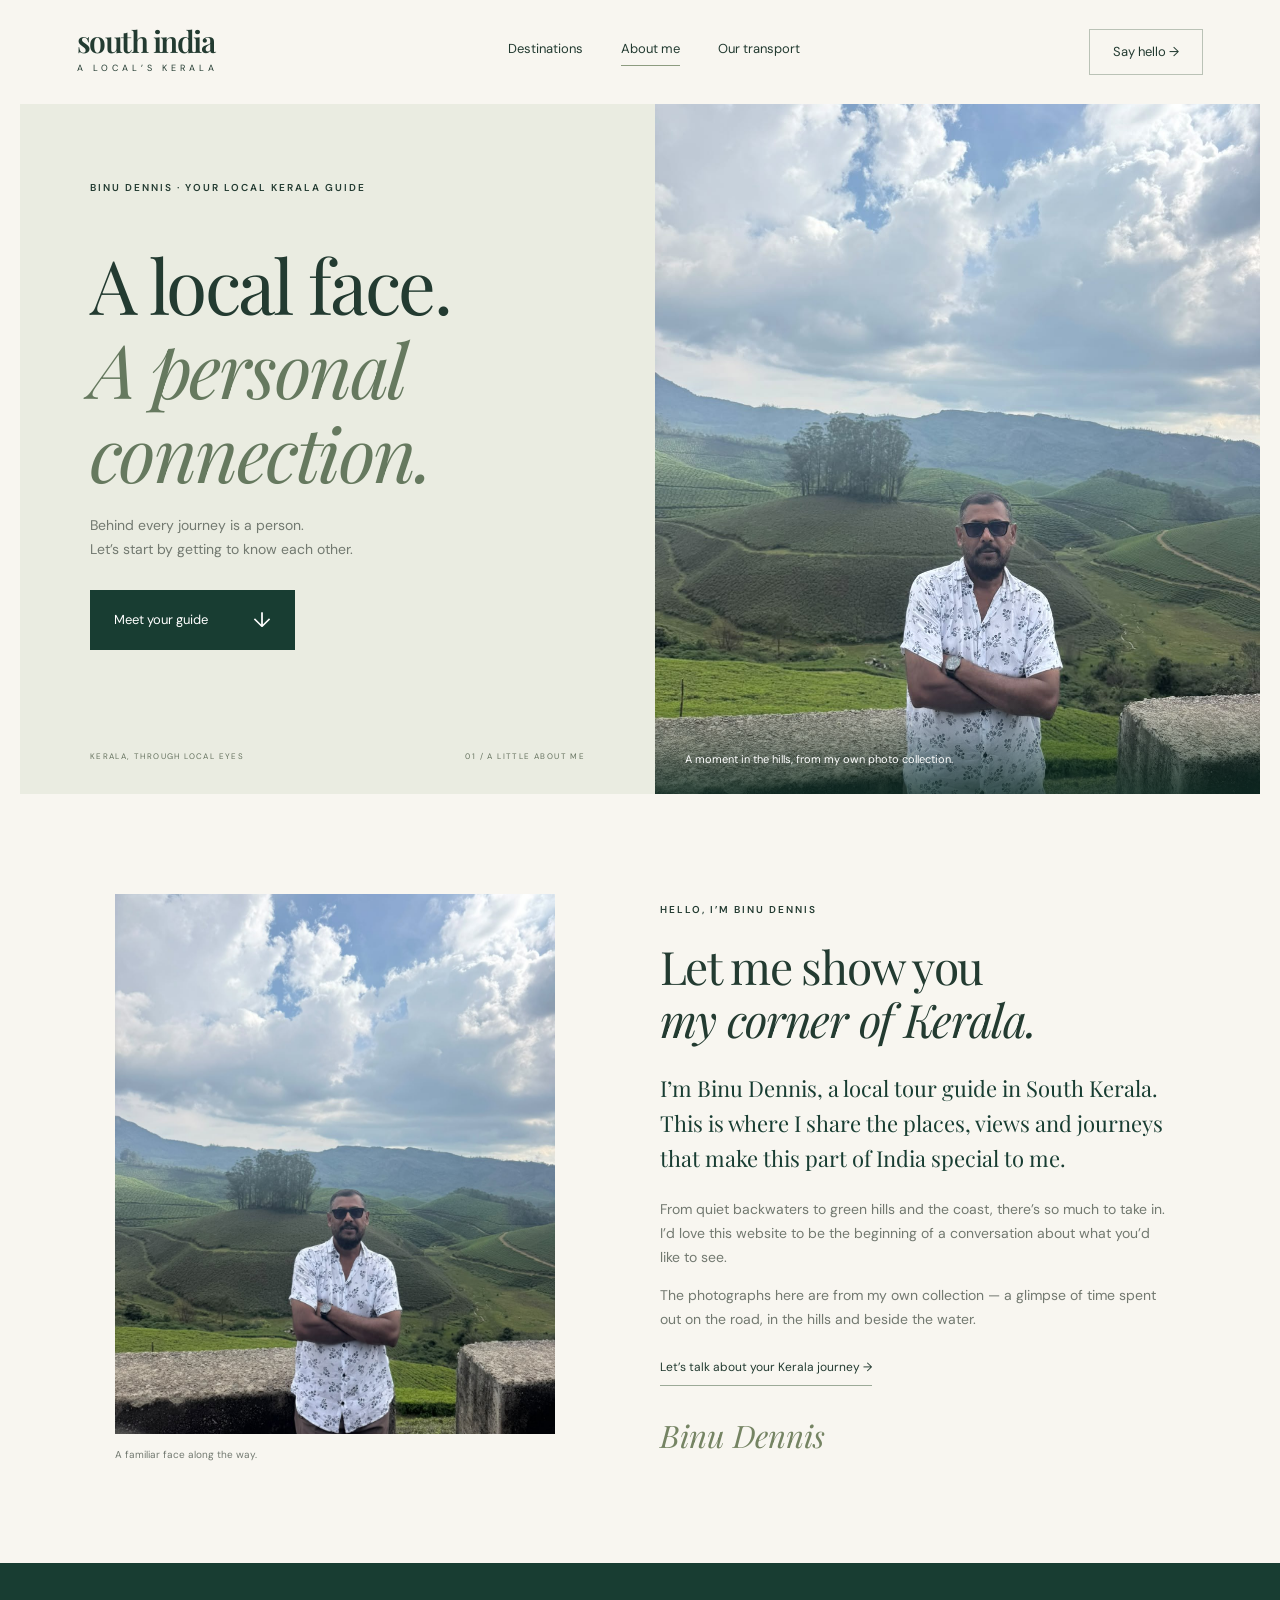
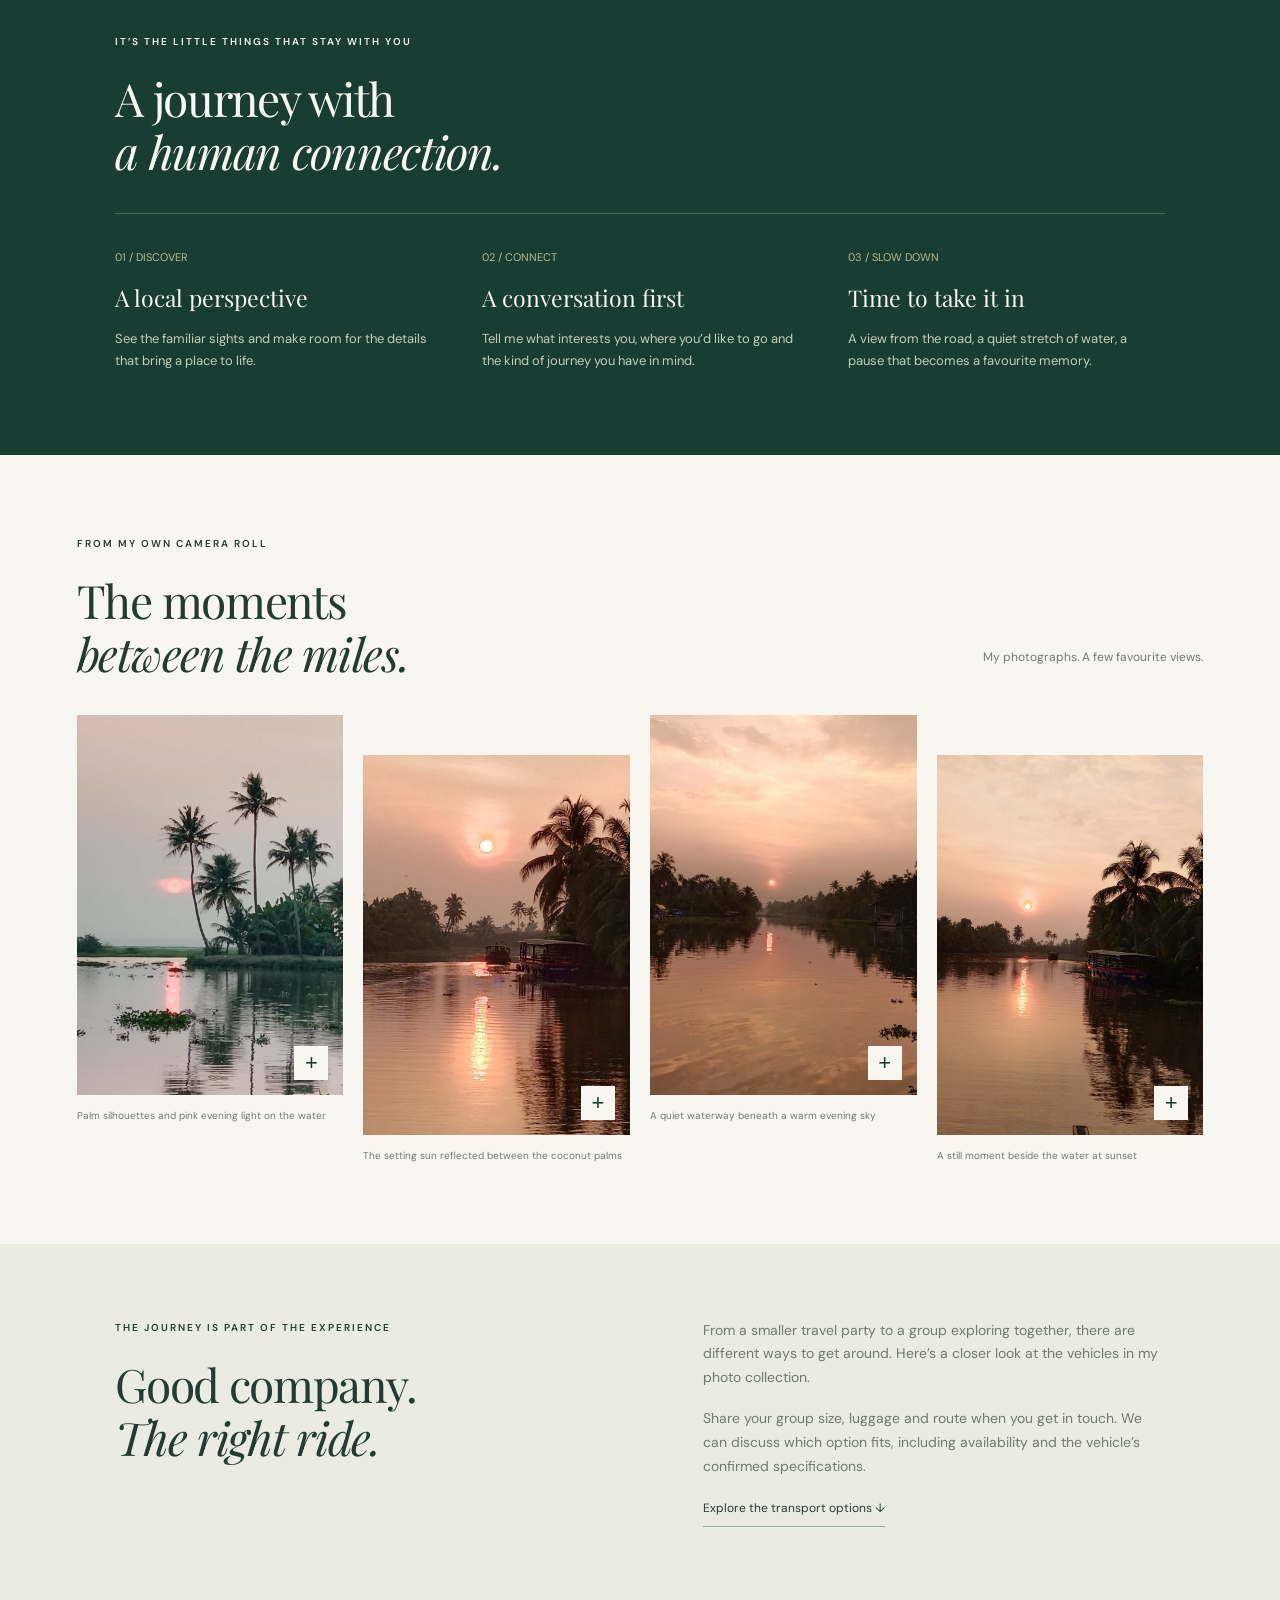
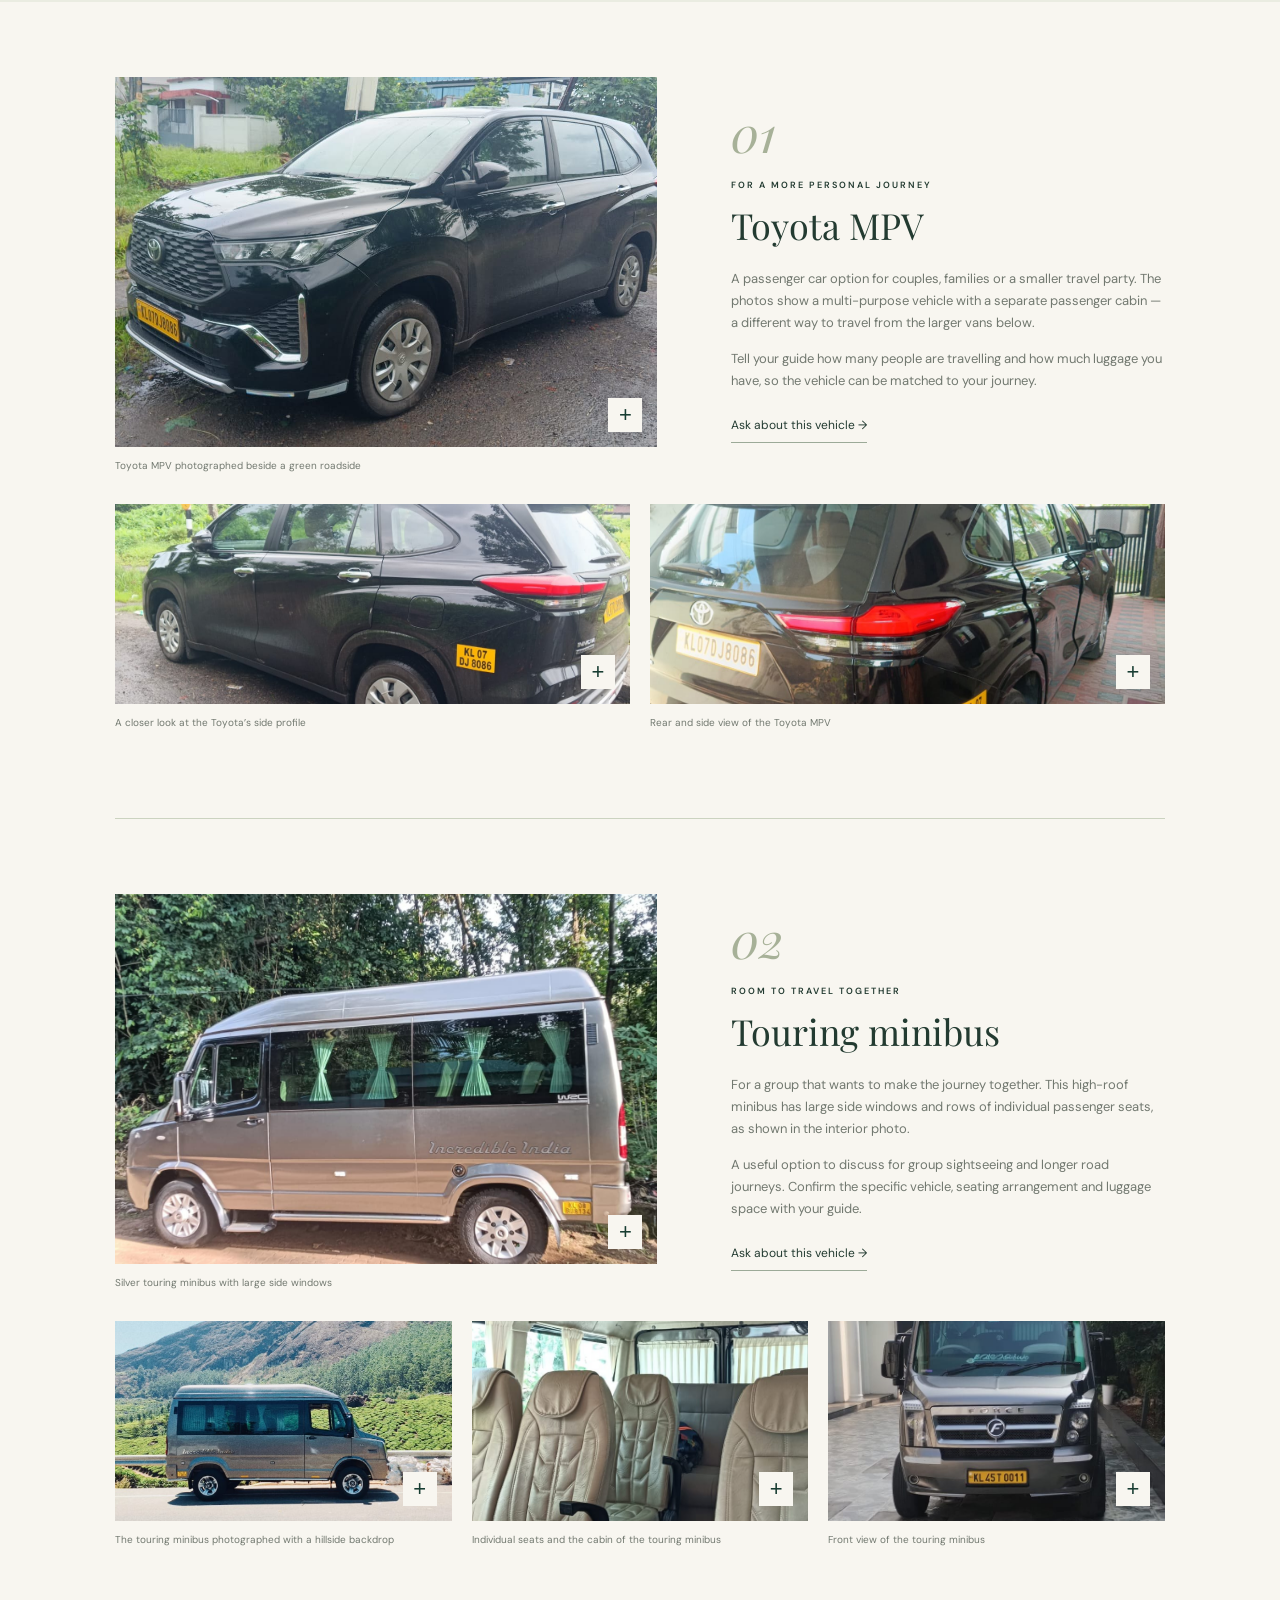
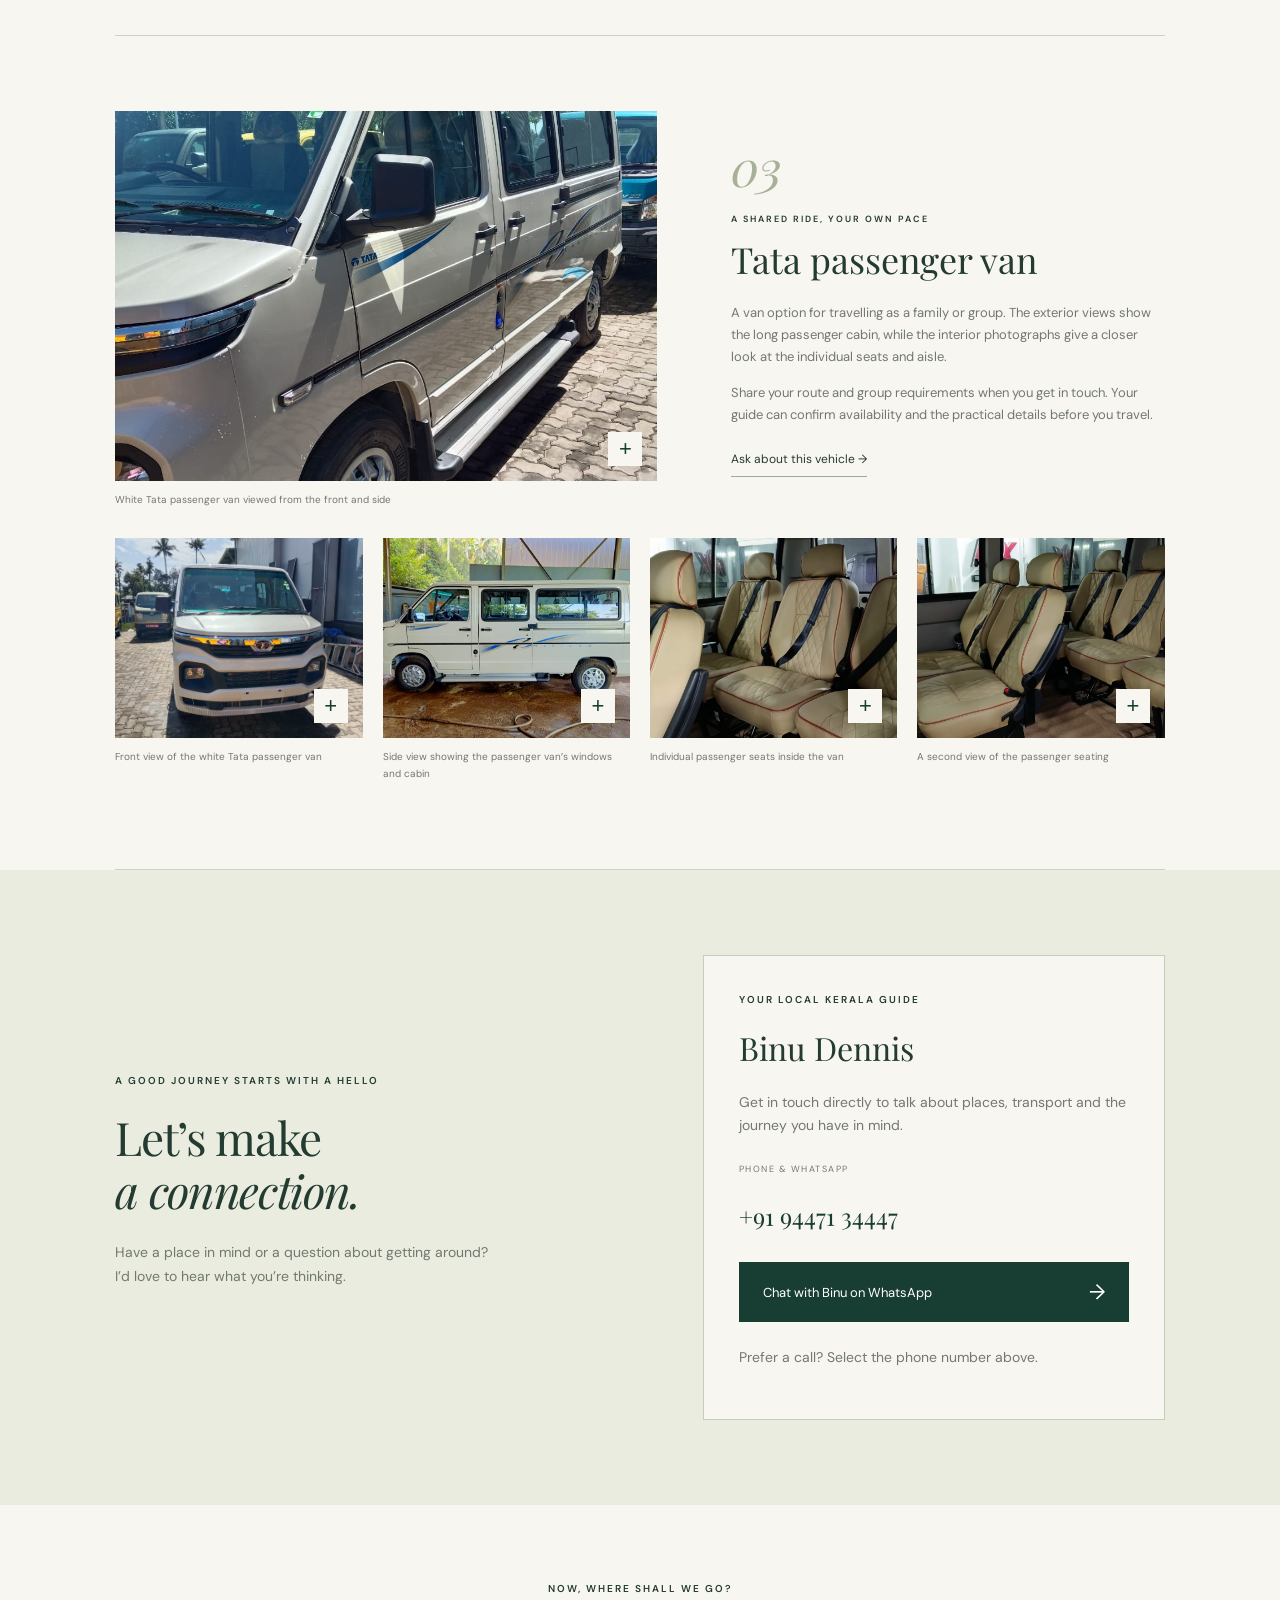
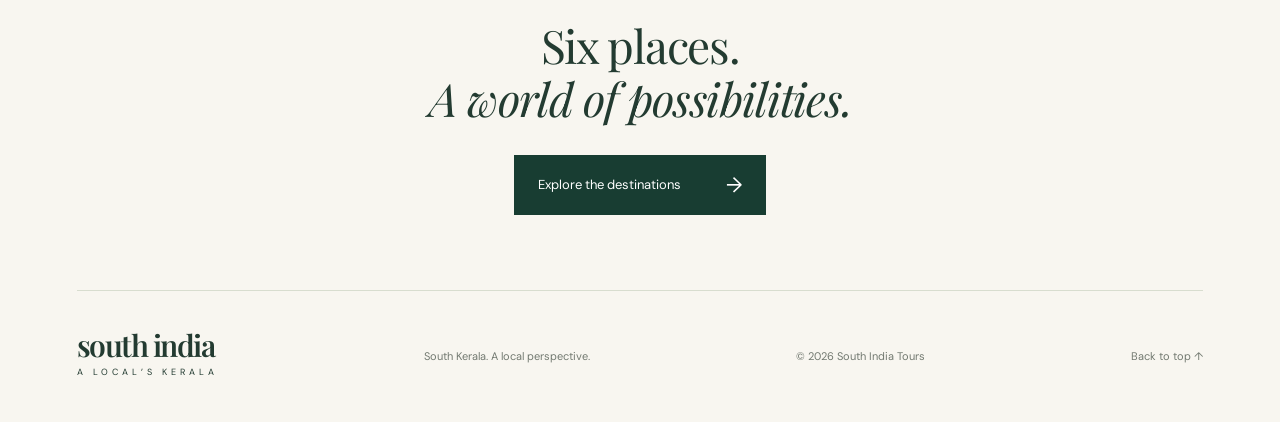
==== about.html @ bb4df58a "Add Binu Dennis about page, personal photos, transport and WhatsApp contact" ====
<!doctype html><html lang="en"><head><meta charset="UTF-8"><meta name="viewport" content="width=device-width, initial-scale=1"><meta name="description" content="Meet your local Kerala guide, see personal photos from the road and explore transport options for your journey."><title>Binu Dennis — Your Guide & Transport | South India Tours</title><link rel="stylesheet" href="style.css"></head><body class="about-page"><header><a class="logo" href="index.html">south india<span>A LOCAL’S KERALA</span></a><nav aria-label="Main navigation"><a href="index.html#destinations">Destinations</a><a href="about.html" aria-current="page">About me</a><a href="#transport">Our transport</a></nav><a class="nav-button" href="#contact">Say hello →</a></header><main>
<section class="about-hero"><div class="about-hero-copy"><p class="eyebrow">BINU DENNIS · YOUR LOCAL KERALA GUIDE</p><h1>A local face.<br><em>A personal<br>connection.</em></h1><p>Behind every journey is a person.<br>Let’s start by getting to know each other.</p><a class="button" href="#my-story">Meet your guide <span>↓</span></a><div class="about-hero-note"><span>KERALA, THROUGH LOCAL EYES</span><span>01 / A LITTLE ABOUT ME</span></div></div><figure class="about-hero-photo"><img class="" src="assets/guide/guide-in-the-hills.jpg" alt="Binu Dennis standing in front of Kerala’s green hills" width="1200" height="1600" fetchpriority="high" decoding="async"><figcaption>A moment in the hills, from my own photo collection.</figcaption></figure></section>
<section class="guide-story" id="my-story"><figure><img class="" src="assets/guide/guide-portrait.jpg" alt="Binu Dennis with tea-covered hills in the background" width="1200" height="1600" loading="lazy" decoding="async"><figcaption>A familiar face along the way.</figcaption></figure><div><p class="eyebrow">HELLO, I’M BINU DENNIS</p><h2>Let me show you<br><em>my corner of Kerala.</em></h2><p class="story-lead">I’m Binu Dennis, a local tour guide in South Kerala. This is where I share the places, views and journeys that make this part of India special to me.</p><p>From quiet backwaters to green hills and the coast, there’s so much to take in. I’d love this website to be the beginning of a conversation about what you’d like to see.</p><p>The photographs here are from my own collection — a glimpse of time spent out on the road, in the hills and beside the water.</p><a class="text-link" href="#contact">Let’s talk about your Kerala journey →</a><div class="guide-signature">Binu Dennis</div></div></section>
<section class="guide-principles"><p class="eyebrow">IT’S THE LITTLE THINGS THAT STAY WITH YOU</p><h2>A journey with<br><em>a human connection.</em></h2><div class="value-grid"><article><span>01 / DISCOVER</span><h3>A local perspective</h3><p>See the familiar sights and make room for the details that bring a place to life.</p></article><article><span>02 / CONNECT</span><h3>A conversation first</h3><p>Tell me what interests you, where you’d like to go and the kind of journey you have in mind.</p></article><article><span>03 / SLOW DOWN</span><h3>Time to take it in</h3><p>A view from the road, a quiet stretch of water, a pause that becomes a favourite memory.</p></article></div></section>
<section class="personal-journal"><div class="section-top"><div><p class="eyebrow">FROM MY OWN CAMERA ROLL</p><h2>The moments<br><em>between the miles.</em></h2></div><p class="muted">My photographs. A few favourite views.</p></div><div class="personal-photo-grid"><figure><button type="button" class="photo-open" data-photo="assets/guide/backwater-dusk.jpg" data-caption="Palm silhouettes and pink evening light on the water" aria-label="Enlarge photograph: Palm silhouettes and pink evening light on the water"><img class="" src="assets/guide/backwater-dusk.jpg" alt="Palm silhouettes and pink evening light on the water" width="960" height="1280" loading="lazy" decoding="async"><span class="enlarge" aria-hidden="true">+</span></button><figcaption>Palm silhouettes and pink evening light on the water</figcaption></figure><figure><button type="button" class="photo-open" data-photo="assets/guide/palms-at-sunset.jpg" data-caption="The setting sun reflected between the coconut palms" aria-label="Enlarge photograph: The setting sun reflected between the coconut palms"><img class="" src="assets/guide/palms-at-sunset.jpg" alt="The setting sun reflected between the coconut palms" width="960" height="1280" loading="lazy" decoding="async"><span class="enlarge" aria-hidden="true">+</span></button><figcaption>The setting sun reflected between the coconut palms</figcaption></figure><figure><button type="button" class="photo-open" data-photo="assets/guide/river-reflections.jpg" data-caption="A quiet waterway beneath a warm evening sky" aria-label="Enlarge photograph: A quiet waterway beneath a warm evening sky"><img class="" src="assets/guide/river-reflections.jpg" alt="A quiet waterway beneath a warm evening sky" width="960" height="1280" loading="lazy" decoding="async"><span class="enlarge" aria-hidden="true">+</span></button><figcaption>A quiet waterway beneath a warm evening sky</figcaption></figure><figure><button type="button" class="photo-open" data-photo="assets/guide/quiet-water.jpg" data-caption="A still moment beside the water at sunset" aria-label="Enlarge photograph: A still moment beside the water at sunset"><img class="" src="assets/guide/quiet-water.jpg" alt="A still moment beside the water at sunset" width="960" height="1280" loading="lazy" decoding="async"><span class="enlarge" aria-hidden="true">+</span></button><figcaption>A still moment beside the water at sunset</figcaption></figure></div></section>
<section class="transport-intro" id="transport"><div><p class="eyebrow">THE JOURNEY IS PART OF THE EXPERIENCE</p><h2>Good company.<br><em>The right ride.</em></h2></div><div><p>From a smaller travel party to a group exploring together, there are different ways to get around. Here’s a closer look at the vehicles in my photo collection.</p><p>Share your group size, luggage and route when you get in touch. We can discuss which option fits, including availability and the vehicle’s confirmed specifications.</p><a class="text-link" href="#vehicle-01">Explore the transport options ↓</a></div></section><section class="transport-collection" aria-label="Vehicle options"><article class="vehicle-story" id="vehicle-01"><div class="vehicle-main"><figure><button type="button" class="photo-open" data-photo="assets/transport/toyota-front.jpg" data-caption="Toyota MPV photographed beside a green roadside" aria-label="Enlarge photograph: Toyota MPV photographed beside a green roadside"><img class="" src="assets/transport/toyota-front.jpg" alt="Toyota MPV photographed beside a green roadside" width="1280" height="720" loading="lazy" decoding="async"><span class="enlarge" aria-hidden="true">+</span></button><figcaption>Toyota MPV photographed beside a green roadside</figcaption></figure><div class="vehicle-copy"><span class="vehicle-number">01</span><p class="eyebrow">FOR A MORE PERSONAL JOURNEY</p><h3>Toyota MPV</h3><p>A passenger car option for couples, families or a smaller travel party. The photos show a multi-purpose vehicle with a separate passenger cabin — a different way to travel from the larger vans below.</p><p>Tell your guide how many people are travelling and how much luggage you have, so the vehicle can be matched to your journey.</p><a class="text-link" href="#contact">Ask about this vehicle →</a></div></div><div class="vehicle-gallery"><figure><button type="button" class="photo-open" data-photo="assets/transport/toyota-side.jpg" data-caption="A closer look at the Toyota’s side profile" aria-label="Enlarge photograph: A closer look at the Toyota’s side profile"><img class="" src="assets/transport/toyota-side.jpg" alt="A closer look at the Toyota’s side profile" width="1280" height="720" loading="lazy" decoding="async"><span class="enlarge" aria-hidden="true">+</span></button><figcaption>A closer look at the Toyota’s side profile</figcaption></figure><figure><button type="button" class="photo-open" data-photo="assets/transport/toyota-rear.jpg" data-caption="Rear and side view of the Toyota MPV" aria-label="Enlarge photograph: Rear and side view of the Toyota MPV"><img class="" src="assets/transport/toyota-rear.jpg" alt="Rear and side view of the Toyota MPV" width="1280" height="720" loading="lazy" decoding="async"><span class="enlarge" aria-hidden="true">+</span></button><figcaption>Rear and side view of the Toyota MPV</figcaption></figure></div></article><article class="vehicle-story" id="vehicle-02"><div class="vehicle-main"><figure><button type="button" class="photo-open" data-photo="assets/transport/minibus-side.jpg" data-caption="Silver touring minibus with large side windows" aria-label="Enlarge photograph: Silver touring minibus with large side windows"><img class="" src="assets/transport/minibus-side.jpg" alt="Silver touring minibus with large side windows" width="1280" height="942" loading="lazy" decoding="async"><span class="enlarge" aria-hidden="true">+</span></button><figcaption>Silver touring minibus with large side windows</figcaption></figure><div class="vehicle-copy"><span class="vehicle-number">02</span><p class="eyebrow">ROOM TO TRAVEL TOGETHER</p><h3>Touring minibus</h3><p>For a group that wants to make the journey together. This high-roof minibus has large side windows and rows of individual passenger seats, as shown in the interior photo.</p><p>A useful option to discuss for group sightseeing and longer road journeys. Confirm the specific vehicle, seating arrangement and luggage space with your guide.</p><a class="text-link" href="#contact">Ask about this vehicle →</a></div></div><div class="vehicle-gallery"><figure><button type="button" class="photo-open" data-photo="assets/transport/minibus-in-the-hills.jpg" data-caption="The touring minibus photographed with a hillside backdrop" aria-label="Enlarge photograph: The touring minibus photographed with a hillside backdrop"><img class="" src="assets/transport/minibus-in-the-hills.jpg" alt="The touring minibus photographed with a hillside backdrop" width="1280" height="575" loading="lazy" decoding="async"><span class="enlarge" aria-hidden="true">+</span></button><figcaption>The touring minibus photographed with a hillside backdrop</figcaption></figure><figure><button type="button" class="photo-open" data-photo="assets/transport/minibus-interior.jpg" data-caption="Individual seats and the cabin of the touring minibus" aria-label="Enlarge photograph: Individual seats and the cabin of the touring minibus"><img class="" src="assets/transport/minibus-interior.jpg" alt="Individual seats and the cabin of the touring minibus" width="720" height="1280" loading="lazy" decoding="async"><span class="enlarge" aria-hidden="true">+</span></button><figcaption>Individual seats and the cabin of the touring minibus</figcaption></figure><figure><button type="button" class="photo-open" data-photo="assets/transport/minibus-front.jpg" data-caption="Front view of the touring minibus" aria-label="Enlarge photograph: Front view of the touring minibus"><img class="" src="assets/transport/minibus-front.jpg" alt="Front view of the touring minibus" width="720" height="1600" loading="lazy" decoding="async"><span class="enlarge" aria-hidden="true">+</span></button><figcaption>Front view of the touring minibus</figcaption></figure></div></article><article class="vehicle-story" id="vehicle-03"><div class="vehicle-main"><figure><button type="button" class="photo-open" data-photo="assets/transport/tata-angle.jpg" data-caption="White Tata passenger van viewed from the front and side" aria-label="Enlarge photograph: White Tata passenger van viewed from the front and side"><img class="" src="assets/transport/tata-angle.jpg" alt="White Tata passenger van viewed from the front and side" width="960" height="1280" loading="lazy" decoding="async"><span class="enlarge" aria-hidden="true">+</span></button><figcaption>White Tata passenger van viewed from the front and side</figcaption></figure><div class="vehicle-copy"><span class="vehicle-number">03</span><p class="eyebrow">A SHARED RIDE, YOUR OWN PACE</p><h3>Tata passenger van</h3><p>A van option for travelling as a family or group. The exterior views show the long passenger cabin, while the interior photographs give a closer look at the individual seats and aisle.</p><p>Share your route and group requirements when you get in touch. Your guide can confirm availability and the practical details before you travel.</p><a class="text-link" href="#contact">Ask about this vehicle →</a></div></div><div class="vehicle-gallery"><figure><button type="button" class="photo-open" data-photo="assets/transport/tata-front.jpg" data-caption="Front view of the white Tata passenger van" aria-label="Enlarge photograph: Front view of the white Tata passenger van"><img class="" src="assets/transport/tata-front.jpg" alt="Front view of the white Tata passenger van" width="1280" height="960" loading="lazy" decoding="async"><span class="enlarge" aria-hidden="true">+</span></button><figcaption>Front view of the white Tata passenger van</figcaption></figure><figure><button type="button" class="photo-open" data-photo="assets/transport/tata-side.jpg" data-caption="Side view showing the passenger van’s windows and cabin" aria-label="Enlarge photograph: Side view showing the passenger van’s windows and cabin"><img class="" src="assets/transport/tata-side.jpg" alt="Side view showing the passenger van’s windows and cabin" width="1600" height="1200" loading="lazy" decoding="async"><span class="enlarge" aria-hidden="true">+</span></button><figcaption>Side view showing the passenger van’s windows and cabin</figcaption></figure><figure><button type="button" class="photo-open" data-photo="assets/transport/tata-interior.jpg" data-caption="Individual passenger seats inside the van" aria-label="Enlarge photograph: Individual passenger seats inside the van"><img class="" src="assets/transport/tata-interior.jpg" alt="Individual passenger seats inside the van" width="1280" height="720" loading="lazy" decoding="async"><span class="enlarge" aria-hidden="true">+</span></button><figcaption>Individual passenger seats inside the van</figcaption></figure><figure><button type="button" class="photo-open" data-photo="assets/transport/tata-seating.jpg" data-caption="A second view of the passenger seating" aria-label="Enlarge photograph: A second view of the passenger seating"><img class="" src="assets/transport/tata-seating.jpg" alt="A second view of the passenger seating" width="1280" height="720" loading="lazy" decoding="async"><span class="enlarge" aria-hidden="true">+</span></button><figcaption>A second view of the passenger seating</figcaption></figure></div></article></section>
<section class="about-contact" id="contact"><div><p class="eyebrow">A GOOD JOURNEY STARTS WITH A HELLO</p><h2>Let’s make<br><em>a connection.</em></h2><p>Have a place in mind or a question about getting around?<br>I’d love to hear what you’re thinking.</p></div><div class="guide-contact-card"><p class="eyebrow">YOUR LOCAL KERALA GUIDE</p><h3>Binu Dennis</h3><p>Get in touch directly to talk about places, transport and the journey you have in mind.</p><span class="contact-label">PHONE &amp; WHATSAPP</span><a class="contact-phone" href="tel:+919447134447">+91 94471 34447</a><a class="button" href="https://wa.me/919447134447" target="_blank" rel="noopener noreferrer">Chat with Binu on WhatsApp <span>→</span></a><p class="form-note">Prefer a call? Select the phone number above.</p></div></section>
<section class="about-discover"><p class="eyebrow">NOW, WHERE SHALL WE GO?</p><h2>Six places.<br><em>A world of possibilities.</em></h2><a class="button" href="index.html#destinations">Explore the destinations <span>→</span></a></section></main><footer><a class="logo" href="index.html">south india<span>A LOCAL’S KERALA</span></a><p>South Kerala. A local perspective.</p><span>© <span id="year"></span> South India Tours</span><a href="#">Back to top ↑</a></footer><dialog class="photo-dialog" aria-label="Expanded photograph"><button class="photo-close" type="button" aria-label="Close photograph">Close ×</button><img alt=""><p></p></dialog><script src="app.js"></script></body></html>
---- style.css ----
@import url('https://fonts.googleapis.com/css2?family=DM+Sans:wght@400;500;600;700&family=Playfair+Display:ital,wght@0,400;0,500;0,600;1,400;1,500&display=swap');
:root{--paper:#f8f6f0;--green:#183d32;--ink:#233b31;--muted:#727970}*{box-sizing:border-box}html{scroll-behavior:smooth;scroll-padding-top:30px}body{margin:0;background:var(--paper);color:var(--ink);font:15px/1.7 'DM Sans',sans-serif}a{color:inherit;text-decoration:none}header{height:104px;display:flex;align-items:center;justify-content:space-between;padding:0 6%}.logo{font-family:'Playfair Display',Georgia,serif;font-size:30px;font-weight:600;letter-spacing:-1.5px;line-height:1.1}.logo span{display:block;font:9px/2.4 'DM Sans',sans-serif;letter-spacing:4px;text-align:center}nav{display:flex;gap:38px;font-size:13px}.nav-button{border:1px solid #bac2b6;padding:11px 23px;font-size:13px}.hero{height:650px;min-height:560px;position:relative;color:white;margin:0 20px;overflow:hidden}.hero>img,.shade{position:absolute;width:100%;height:100%;object-fit:cover}.shade{background:linear-gradient(90deg,rgba(8,30,28,.66),rgba(8,30,28,.08)),linear-gradient(0deg,rgba(8,30,28,.45),transparent 40%)}.hero-content{position:relative;padding:85px 6%}.eyebrow{font-size:10px;font-weight:600;letter-spacing:2px;margin:0 0 22px}h1,h2,h3{font-family:'Playfair Display',Georgia,serif;font-weight:400;line-height:1.15}h1{font-size:88px;letter-spacing:-3px;margin:22px 0}h1 em{color:#ede1b7}h2{font-size:46px;letter-spacing:-1.3px;margin:0}em{font-weight:400}h3{font-size:24px}.hero-content>p:not(.eyebrow){font-size:14px;line-height:1.9;color:#e4e8df}.button{background:var(--green);color:white;padding:16px 24px;display:inline-flex;align-items:center;justify-content:space-between;gap:45px;font:13px 'DM Sans',sans-serif;border:0;cursor:pointer}.cream{background:#f3eedb;color:var(--green);margin-top:20px}.button span{font-size:21px}.hero-bottom{position:absolute;bottom:28px;left:6%;right:6%;display:flex;justify-content:space-between;font-size:9px;letter-spacing:1.5px}.intro{display:grid;grid-template-columns:1.2fr 1fr;gap:0 10%;padding:100px 9%}.intro>.eyebrow{grid-column:1/-1}.intro>div p{margin:0 0 15px;color:var(--muted);font-size:14px}.text-link{font-size:12px;padding-bottom:7px;border-bottom:1px solid #9caa98;display:inline-block}.destinations,.journeys{padding:25px 6% 85px}.section-top{display:flex;align-items:end;justify-content:space-between;margin-bottom:35px;gap:24px}.destination-grid{display:grid;grid-template-columns:1.2fr 1fr 1fr;gap:20px}.destination{height:400px;position:relative;overflow:hidden;color:white;background:#607669}.destination img{width:100%;height:100%;object-fit:cover;transition:transform .5s}.destination:after{content:'';position:absolute;inset:0;background:linear-gradient(transparent 35%,#102e28bd)}.destination:hover img{transform:scale(1.04)}.destination>div{position:absolute;bottom:25px;left:25px;right:25px;z-index:1}.destination small{font-size:8px;letter-spacing:1.4px}.destination h3{font-size:32px;margin:10px 0 0}.destination h3 span{float:right;font-family:Arial;font-size:22px}.journeys{background:#eeeee5;padding-top:70px}.muted{font-size:12px;color:var(--muted)}.tour-grid{display:grid;grid-template-columns:repeat(3,1fr);gap:28px}.tour-photo{height:240px;position:relative;background:#61786b}.tour-photo img{width:100%;height:100%;object-fit:cover}.tour-photo span{position:absolute;bottom:15px;left:15px;background:var(--paper);padding:5px 12px;font-size:8px;letter-spacing:1.5px}.tour-grid .eyebrow{margin:24px 0 12px;font-size:9px}.tour-grid h3{margin:0;font-size:25px}.tour-grid article>p:not(.eyebrow){font-size:12px;color:var(--muted)}.tour-grid article>a{font-size:12px;border-bottom:1px solid #b3beae;padding-bottom:5px}.values{background:var(--green);color:#f4f1e5;padding:70px 9%}.values>div:not(.value-grid){display:grid;grid-template-columns:1.2fr 1fr;gap:10%;align-items:center}.values p:not(.eyebrow){color:#b9c7b9;font-size:13px}.value-grid{display:grid;grid-template-columns:repeat(3,1fr);gap:50px;margin-top:50px;padding-top:30px;border-top:1px solid #496356}.value-grid span{font-size:11px;color:#b5bd93}.value-grid h3{margin:16px 0;font-size:23px}.plan{padding:90px 9%;display:grid;grid-template-columns:1fr 1fr;gap:10%}.plan h2{font-size:60px}.plan>div>p:last-child{color:var(--muted);font-size:14px;margin-top:30px}label{display:block;font-size:11px;margin-bottom:18px}input,select,textarea{display:block;width:100%;border:0;border-bottom:1px solid #c5cbbc;background:transparent;padding:10px 0;font:13px 'DM Sans',sans-serif;color:var(--ink);border-radius:0}textarea{resize:vertical}.form-row{display:grid;grid-template-columns:1fr 1fr;gap:25px}.plan button{width:100%}.form-note{font-size:10px;color:var(--muted)}#form-status{font-size:13px}footer{border-top:1px solid #d8ddcf;margin:0 6%;padding:38px 0;display:flex;align-items:center;justify-content:space-between;gap:25px}footer p,footer>span,footer>a:last-child{font-size:11px;color:var(--muted)}a:hover{opacity:.82}a:focus-visible,button:focus-visible,input:focus-visible,select:focus-visible,textarea:focus-visible{outline:2px solid #b59a51;outline-offset:5px}@media(min-width:1600px){body{max-width:1800px;margin:auto}}@media(max-width:800px){header{height:85px;padding:0 5%}nav{gap:18px}nav a:last-child{display:none}.logo{font-size:25px}.nav-button{padding:9px 12px;font-size:11px}.hero{margin:0 10px;height:610px}.hero-content{padding:95px 7%}h1{font-size:70px}.hero-bottom span:nth-child(2){display:none}.intro{padding:65px 7%;gap:25px;grid-template-columns:1fr}.intro>.eyebrow{margin-bottom:0}.section-top{align-items:start;flex-direction:column}h2{font-size:37px}.destination-grid{grid-template-columns:1fr}.destination{height:340px}.tour-grid{grid-template-columns:1fr}.tour-photo{height:300px}.tour-grid article{padding-bottom:25px}.values>div:not(.value-grid){grid-template-columns:1fr;gap:20px}.value-grid{gap:25px}.plan{grid-template-columns:1fr;gap:35px;padding:65px 7%}footer{flex-wrap:wrap}footer p{display:none}}@media(max-width:480px){nav{display:none}.hero-content{padding-top:85px}h1{font-size:63px}.hero-content>p:not(.eyebrow){font-size:12px}.eyebrow{font-size:9px;letter-spacing:1.4px}.hero-bottom{font-size:8px}.value-grid{grid-template-columns:1fr;gap:15px}.value-grid h3{margin:7px 0}.plan h2{font-size:50px}footer .logo{width:100%;margin-bottom:15px}.logo span{text-align:left}}@media(prefers-reduced-motion:reduce){html{scroll-behavior:auto}*{transition:none!important}}
/* Local guide edition */
h1{font-size:72px;line-height:1.12}.hero-content{padding-top:95px}.draft-label{display:inline-block;font-size:9px;letter-spacing:1.2px;border:1px solid #c8d0bf;padding:6px 10px;margin-bottom:20px;color:#61705f}.destination p{font-size:12px;line-height:1.7;color:#eeeee2;max-width:260px;margin:12px 0 0}.destination-note{font-size:11px;color:var(--muted);margin-top:20px}.coast-card{background:linear-gradient(175deg,#8db8b4 0%,#467f7d 45%,#c2d5bf 46%,#e9dfbe 49%,#cbbb96 80%)}.coast-art{position:absolute;inset:0;background:repeating-radial-gradient(ellipse at 110% 0%,transparent 0 35px,#fff2 37px 39px,transparent 41px 72px);transform:rotate(-8deg) scale(1.2)}.coast-art span{position:absolute;top:60px;left:35%;font:90px Georgia;color:#fff8}.moments{padding:90px 9%;background:#eae9df;display:grid;grid-template-columns:1.1fr 1fr;gap:12%;position:relative}.moment-heading>p:last-child{color:var(--muted);max-width:350px;font-size:14px;margin-top:25px}.moment-notes article{border-top:1px solid #c4caba;padding:20px 0 10px}.moment-notes article>span{font-size:9px;letter-spacing:2px;color:#637562}.moment-notes h3{font-size:27px;margin:12px 0}.moment-notes p{font-size:13px;color:var(--muted)}.contact-section{text-align:center;padding:80px 20px 90px;background:radial-gradient(ellipse at 50% 100%,#e5e9d9,transparent 70%)}.contact-mark{font-size:55px;color:#a28049;margin-bottom:22px}.contact-section h2{font-size:55px}.contact-section>p:not(.eyebrow){font-size:14px;color:var(--muted);margin-top:25px}.contact-placeholder{display:inline-flex;align-items:center;gap:12px;margin-top:18px;border:1px solid #c4ccba;padding:17px 20px;font-size:10px;letter-spacing:1.2px}.contact-placeholder small{letter-spacing:0;color:var(--muted);border-left:1px solid #c4ccba;padding-left:12px}.contact-dot{height:7px;width:7px;background:#a08450;border-radius:50%}.contact-section .contact-footnote{font-size:11px!important}nav a{white-space:nowrap}@media(max-width:800px){h1{font-size:57px}.moments{grid-template-columns:1fr;gap:25px;padding:65px 7%}.contact-section h2{font-size:40px}.hero-content{padding-top:105px}nav{gap:15px;font-size:11px}.contact-placeholder{font-size:8px;gap:8px;padding:14px}}@media(max-width:480px){h1{font-size:48px;letter-spacing:-2px}.hero-content{padding-top:105px}.contact-section h2{font-size:35px}.contact-placeholder{flex-wrap:wrap;justify-content:center}.destination{height:380px}}

/* Expanded Kerala destination collection */
.destination-grid{grid-template-columns:repeat(3,minmax(0,1fr));gap:22px}.destination{height:410px}.landscape-card{isolation:isolate}.landscape-art{position:absolute;inset:0;overflow:hidden}.hills{background:linear-gradient(#a8c3bd 0%,#dae0c6 40%,#6e9372 41%,#1c5946 100%)}.hills .landscape-art:before,.hills .landscape-art:after{content:'';position:absolute;width:150%;height:70%;left:-30%;top:35%;border-radius:50%;background:repeating-linear-gradient(175deg,#456f4c 0 8px,#78965e 9px 14px);transform:rotate(-15deg)}.hills .landscape-art:after{left:20%;top:55%;transform:rotate(20deg);background:repeating-linear-gradient(175deg,#244f3b 0 9px,#597f49 10px 14px)}.forest{background:linear-gradient(#aebfaf,#4a7164 45%,#153e33)}.forest .landscape-art{background:repeating-conic-gradient(from 25deg at 50% 100%,transparent 0 20deg,#143d3260 21deg 25deg,transparent 26deg 50deg)}.cliffs{background:linear-gradient(#a8cbc9 0 35%,#518e95 36% 65%,#d7c7a5 66%)}.cliffs .landscape-art:before{content:'';position:absolute;inset:20% 50% 0 -30%;background:linear-gradient(100deg,#718760,#ae6e4a);clip-path:polygon(0 0,90% 25%,100% 55%,75% 100%,0 100%)}.beach{background:linear-gradient(#b6d6d5 0 35%,#518a91 36% 60%,#e2d3b0 61%)}.beach .landscape-art:before{content:'';position:absolute;width:28px;height:130px;right:23%;top:22%;background:repeating-linear-gradient(#ebe5d2 0 25px,#9b4a3e 25px 50px);clip-path:polygon(25% 0,75% 0,100% 100%,0 100%)}@media(min-width:801px){.destination:last-child{grid-column:2/3}}@media(max-width:1000px) and (min-width:801px){.destination-grid{grid-template-columns:repeat(2,minmax(0,1fr))}}@media(max-width:800px){.destination-grid{grid-template-columns:1fr}.destination{height:390px}}
/* Destination stories and photographic journals */
.destination{display:block;height:460px}.destination-grid .destination:last-child{grid-column:auto}.destination img{display:block}.destination>div{bottom:28px}.destination:after{background:linear-gradient(transparent 20%,rgba(8,29,24,.88) 100%)}.card-link{display:inline-block;margin-top:17px;font-size:10px;letter-spacing:1px;border-bottom:1px solid #ffffff70;padding-bottom:4px}.destination:focus-visible{outline-offset:5px}.photo-journal{padding:65px 6% 80px;background:#e8ebdf}.journal-heading{text-align:center;margin-bottom:38px}.journal-heading>p:last-child{font-size:13px;color:var(--muted)}.journal-grid{display:grid;grid-template-columns:repeat(6,minmax(0,1fr));gap:16px}.journal-grid figure{margin:0}.journal-grid img{width:100%;height:230px;object-fit:cover;display:block}.journal-grid a:nth-child(even){padding-top:30px}.journal-grid figcaption{font-family:'Playfair Display',Georgia,serif;font-size:18px;margin-top:12px}.journal-grid figcaption span{font:9px 'DM Sans',sans-serif;opacity:.6;margin-right:10px}.breadcrumbs{padding:0 6% 22px;display:flex;flex-wrap:wrap;gap:14px;font-size:10px;letter-spacing:.5px;color:var(--muted)}.breadcrumbs a{text-decoration:underline;text-underline-offset:4px}.place-hero{height:620px;margin:0 20px;position:relative;overflow:hidden;color:#fff}.place-hero>img{width:100%;height:100%;object-fit:cover}.place-hero>.shade{inset:0;background:linear-gradient(0deg,#102b25c9,transparent 85%)}.place-hero-copy{position:absolute;bottom:75px;left:6%;right:6%}.place-hero h1{font-size:110px;margin:12px 0;letter-spacing:-4px}.place-tagline{font-family:'Playfair Display',Georgia,serif;font-style:italic;font-size:30px;margin:15px 0 28px;color:#f1e9cd}.place-label{font-size:9px;letter-spacing:2px;border-top:1px solid #fff6;padding-top:16px}.hero-gallery{position:absolute;right:6%;bottom:35px;font-size:10px;letter-spacing:1px}.place-overview{display:grid;grid-template-columns:1fr 1.25fr;gap:12%;padding:90px 9%}.place-overview p:not(.eyebrow){font-size:14px;color:var(--muted)}.place-overview .place-lead{font:24px/1.5 'Playfair Display',Georgia,serif!important;color:var(--green)!important;margin-top:0}.place-history{padding:0 9% 90px;display:grid;grid-template-columns:1.15fr 1fr;gap:9%;align-items:center}.place-history figure{margin:0}.place-history img{width:100%;height:440px;object-fit:cover;display:block}.place-history figcaption{font-size:10px;color:var(--muted);margin-top:12px}.place-history>div>p:not(.eyebrow){font-size:14px;color:var(--muted);margin:25px 0}.place-highlights{background:var(--green);color:var(--paper);padding:70px 9%}.place-highlights .muted{color:#c0cbbd}.highlight-grid{display:grid;grid-template-columns:repeat(3,minmax(0,1fr));gap:42px}.highlight-grid article{border-top:1px solid #69806b;padding-top:24px}.highlight-grid .eyebrow{color:#c3c998}.highlight-grid h3{font-size:25px;margin:16px 0}.highlight-grid article>p{font-size:13px;color:#c7d0c2}.place-gallery{padding:85px 9%}.gallery-grid{display:grid;grid-template-columns:1.2fr 1fr;gap:40px 25px;align-items:start}.gallery-item{margin:0}.gallery-item:nth-child(even){padding-top:40px}.gallery-item img{width:100%;height:340px;object-fit:cover;display:block;transition:transform .4s}.gallery-item:nth-child(3) img{height:380px}.gallery-item:nth-child(4) img{height:300px}.photo-open{display:block;padding:0;border:0;width:100%;position:relative;cursor:zoom-in;overflow:hidden;background:#d4decf}.photo-open:hover img{transform:scale(1.025)}.enlarge{position:absolute;right:15px;bottom:15px;background:var(--paper);color:var(--green);width:34px;height:34px;display:grid;place-items:center;font-size:22px}.gallery-item figcaption{display:flex;gap:16px;color:var(--muted);font-size:11px;line-height:1.7;margin-top:12px}.gallery-item figcaption>span{color:#9c8c62}.field-notes{padding:60px 9%;background:#eaece1;display:grid;grid-template-columns:1.2fr 1fr 1fr;gap:50px}.field-notes h2{font-size:37px}.field-notes h3{font-size:22px;margin-top:0}.field-notes article p{font-size:13px;color:var(--muted)}.place-contact{text-align:center;padding:80px 7%}.place-contact>p:not(.eyebrow){font-size:14px;color:var(--muted);margin:25px 0}.more-places{padding:25px 6% 65px}.next-place{margin-top:35px;padding-top:20px;border-top:1px solid #cbd1c1;display:flex;justify-content:space-between;font-size:12px}.next-place>span{font-family:'Playfair Display',Georgia,serif;font-size:23px}.photo-dialog{padding:60px 24px 20px;border:1px solid #8d9f8b;background:#102a23;color:var(--paper);max-width:min(1100px,94vw);width:fit-content;max-height:94vh}.photo-dialog::backdrop{background:#071913e8}.photo-dialog>img{display:block;max-width:100%;max-height:70vh;width:auto;height:auto;margin:auto;object-fit:contain}.photo-dialog>p{font-size:12px;max-width:700px;margin:15px auto 0}.photo-close{position:absolute;top:15px;right:22px;border:1px solid #ffffff70;padding:7px 12px;color:white;background:transparent;cursor:pointer}.photo-dialog button:focus-visible,.photo-open:focus-visible{outline:2px solid #c6b676;outline-offset:4px}@media(max-width:1100px){.journal-grid{grid-template-columns:repeat(3,minmax(0,1fr))}.journal-grid a:nth-child(even){padding-top:0}.journal-grid img{height:240px}.place-hero h1{font-size:90px}}@media(max-width:800px){.destination{height:420px}.place-hero{height:520px;margin:0 10px}.place-hero h1{font-size:75px;letter-spacing:-2px}.place-hero-copy{bottom:85px}.place-tagline{font-size:26px}.place-overview{grid-template-columns:1fr;gap:28px;padding:55px 7%}.place-history{grid-template-columns:1fr;gap:35px;padding:0 7% 55px}.place-history img{height:350px}.highlight-grid{grid-template-columns:1fr;gap:20px}.place-highlights{padding:55px 7%}.place-gallery{padding:55px 7%}.gallery-grid{gap:25px 18px}.gallery-item img,.gallery-item:nth-child(3) img,.gallery-item:nth-child(4) img{height:250px}.field-notes{grid-template-columns:1fr;gap:22px;padding:50px 7%}.field-notes h3{margin-bottom:10px}.more-places .destination-grid{grid-template-columns:1fr}.photo-journal{padding:50px 7%}.journal-grid{grid-template-columns:repeat(2,minmax(0,1fr))}.journal-grid img{height:230px}.journal-grid figcaption{font-size:17px}.place-contact{padding:55px 7%}}@media(max-width:480px){.place-hero h1{font-size:59px}.place-tagline{font-size:23px}.place-label{font-size:8px;letter-spacing:1px}.gallery-grid{grid-template-columns:1fr}.gallery-item:nth-child(even){padding-top:0}.gallery-item img,.gallery-item:nth-child(3) img,.gallery-item:nth-child(4) img{height:300px}.journal-grid img{height:190px}.breadcrumbs{font-size:9px;gap:10px}.place-contact h2{font-size:34px}.destination-page header .nav-button{font-size:10px}.destination-page header .logo{font-size:24px}}
/* Binu's story and transport */
.about-hero{display:grid;grid-template-columns:1.05fr 1fr;margin:0 20px;background:#eaece1;min-height:690px}.about-hero-copy{padding:75px 11% 30px;display:flex;flex-direction:column;align-items:flex-start}.about-hero h1{font-size:75px;line-height:1.12;margin:24px 0 20px;letter-spacing:-2.5px}.about-hero h1 em{color:#66795f}.about-hero-copy>p:not(.eyebrow){font-size:14px;color:var(--muted);margin:0 0 28px}.about-hero-note{margin-top:auto;padding-top:40px;width:100%;display:flex;flex-wrap:wrap;justify-content:space-between;gap:15px;font-size:8px;letter-spacing:1.4px;color:#66735f}.about-hero-photo{margin:0;position:relative;min-height:690px;overflow:hidden}.about-hero-photo>img{height:100%;width:100%;object-fit:cover;object-position:center 60%;display:block;position:absolute;inset:0}.about-hero-photo figcaption{position:absolute;bottom:0;left:0;right:0;background:linear-gradient(transparent,#102e25c9);color:white;padding:50px 30px 25px;font-size:11px}.guide-story{padding:100px 9%;display:grid;grid-template-columns:1fr 1.15fr;gap:10%;align-items:center}.guide-story figure{margin:0}.guide-story img{display:block;width:100%;height:540px;object-fit:cover;object-position:50% 65%}.guide-story figcaption{color:var(--muted);font-size:10px;margin-top:12px}.guide-story>div>p:not(.eyebrow){font-size:14px;color:var(--muted)}.guide-story .story-lead{font:22px/1.6 'Playfair Display',Georgia,serif!important;color:var(--green)!important;margin-top:25px}.guide-story .text-link{margin-top:12px}.guide-principles{padding:70px 9%;background:var(--green);color:var(--paper)}.guide-principles .value-grid{margin-top:35px}.guide-principles .value-grid p{color:#c3cebd;font-size:13px}.personal-journal{padding:80px 6%}.personal-photo-grid{display:grid;grid-template-columns:repeat(4,minmax(0,1fr));gap:20px}.personal-photo-grid figure{margin:0}.personal-photo-grid figure:nth-child(even){padding-top:40px}.personal-photo-grid img{width:100%;height:380px;object-fit:cover;display:block}.personal-photo-grid figcaption{font-size:10px;color:var(--muted);margin-top:12px;line-height:1.7}.transport-intro{padding:75px 9%;display:grid;grid-template-columns:1fr 1fr;gap:12%;background:#eaece1}.transport-intro>div>p:not(.eyebrow){font-size:14px;color:var(--muted);margin:0 0 17px}.transport-collection{padding:0 9%}.vehicle-story{padding:75px 0;border-bottom:1px solid #cbd3c0;scroll-margin-top:40px}.vehicle-main{display:grid;grid-template-columns:1.25fr 1fr;gap:7%;align-items:center}.vehicle-main figure{margin:0}.vehicle-main img{height:370px;width:100%;object-fit:cover;display:block}.vehicle-story figcaption{font-size:10px;color:var(--muted);margin-top:10px}.vehicle-number{font:italic 50px/1 'Playfair Display',Georgia,serif;color:#a7b198;display:block;margin-bottom:20px}.vehicle-copy>.eyebrow{font-size:9px;margin-bottom:12px}.vehicle-copy h3{font-size:36px;margin:0 0 22px}.vehicle-copy>p:not(.eyebrow){font-size:13px;color:var(--muted)}.vehicle-copy .text-link{margin-top:10px}.vehicle-gallery{display:flex;gap:20px;overflow-x:auto;padding:30px 0 12px;scroll-snap-type:x proximity}.vehicle-gallery figure{margin:0;flex:1 0 230px;min-width:0;scroll-snap-align:start}.vehicle-gallery img{width:100%;height:200px;object-fit:cover;display:block}.about-contact{padding:85px 9%;display:grid;grid-template-columns:1fr 1fr;gap:12%;align-items:center;background:#e9ecdf}.about-contact>div>p:not(.eyebrow){font-size:14px;color:var(--muted);margin-top:24px}.guide-contact-card{border:1px solid #c4ceb8;background:var(--paper);padding:35px}.guide-contact-card h3{font-size:32px;margin:0}.guide-contact-card .contact-phone{font-size:24px;display:block;margin:18px 0;color:var(--green);font-family:'Playfair Display',Georgia,serif}.guide-contact-card .button{width:100%;margin-top:8px}.contact-label{display:block;font-size:9px;letter-spacing:1.5px;color:var(--muted);margin-top:24px}.about-discover{padding:75px 7%;text-align:center}.about-discover .button{margin-top:30px}.home-guide{padding:85px 9%;display:grid;grid-template-columns:.8fr 1.2fr;gap:10%;align-items:center}.home-guide figure{margin:0}.home-guide img{width:100%;height:430px;object-fit:cover;object-position:center 64%;display:block}.home-guide>div>p:not(.eyebrow){font-size:14px;color:var(--muted);max-width:500px;margin-top:26px}.home-guide-links{display:flex;align-items:center;gap:25px;flex-wrap:wrap;margin-top:28px}.contact-actions{display:flex;gap:16px;justify-content:center;align-items:center;flex-wrap:wrap;margin-top:25px}.contact-actions .text-link{font-size:16px}.guide-signature{font:italic 31px 'Playfair Display',Georgia,serif;color:#758463;margin-top:28px}.about-page .photo-dialog>img{max-height:72vh}nav a[aria-current="page"]{border-bottom:1px solid #8d9c80;padding-bottom:5px}@media(max-width:1100px){.about-hero h1{font-size:60px}.about-hero-copy{padding:65px 9% 30px}.about-hero,.about-hero-photo{min-height:650px}.personal-photo-grid{grid-template-columns:repeat(2,minmax(0,1fr))}.personal-photo-grid figure:nth-child(even){padding-top:0}.vehicle-main{gap:5%}.vehicle-copy h3{font-size:30px}}@media(max-width:800px){.about-hero{grid-template-columns:1fr;margin:0 10px}.about-hero-copy{padding:50px 7% 35px}.about-hero h1{font-size:60px}.about-hero-photo{min-height:560px}.about-hero-note{margin-top:5px;padding-top:25px}.guide-story{padding:60px 7%;grid-template-columns:1fr;gap:35px}.guide-story img{height:470px}.guide-principles{padding:55px 7%}.personal-journal{padding:55px 7%}.personal-photo-grid{gap:20px 15px}.personal-photo-grid img{height:300px}.transport-intro{grid-template-columns:1fr;gap:28px;padding:55px 7%}.transport-collection{padding:0 7%}.vehicle-story{padding:50px 0}.vehicle-main{grid-template-columns:1fr;gap:30px}.vehicle-main img{height:auto;max-height:420px;object-fit:contain}.vehicle-copy{max-width:600px}.vehicle-number{font-size:40px}.vehicle-gallery figure{flex:0 0 75%}.vehicle-gallery img{height:240px}.about-contact{grid-template-columns:1fr;gap:30px;padding:55px 7%}.guide-contact-card{padding:28px}.home-guide{grid-template-columns:1fr;gap:30px;padding:55px 7%}.home-guide img{height:450px}.home-guide-links{gap:20px}}@media(max-width:480px){.about-hero h1{font-size:52px}.about-hero-photo{min-height:470px}.about-hero .eyebrow{font-size:8px}.personal-photo-grid img{height:255px}.guide-story img{height:450px}.vehicle-gallery figure{flex-basis:85%}.vehicle-gallery img{height:210px}.vehicle-copy h3{font-size:30px}.about-contact h2{font-size:38px}.home-guide img{height:420px}.home-guide h2{font-size:34px}}
@media(max-width:800px){header nav a:last-child{display:inline}}@media(max-width:480px){header{height:auto;min-height:105px;flex-wrap:wrap;gap:14px 10px;padding:16px 6% 12px}header nav{display:flex;order:3;width:100%;justify-content:space-between;gap:12px;font-size:10px;line-height:1.5}header .nav-button{margin-left:auto}}
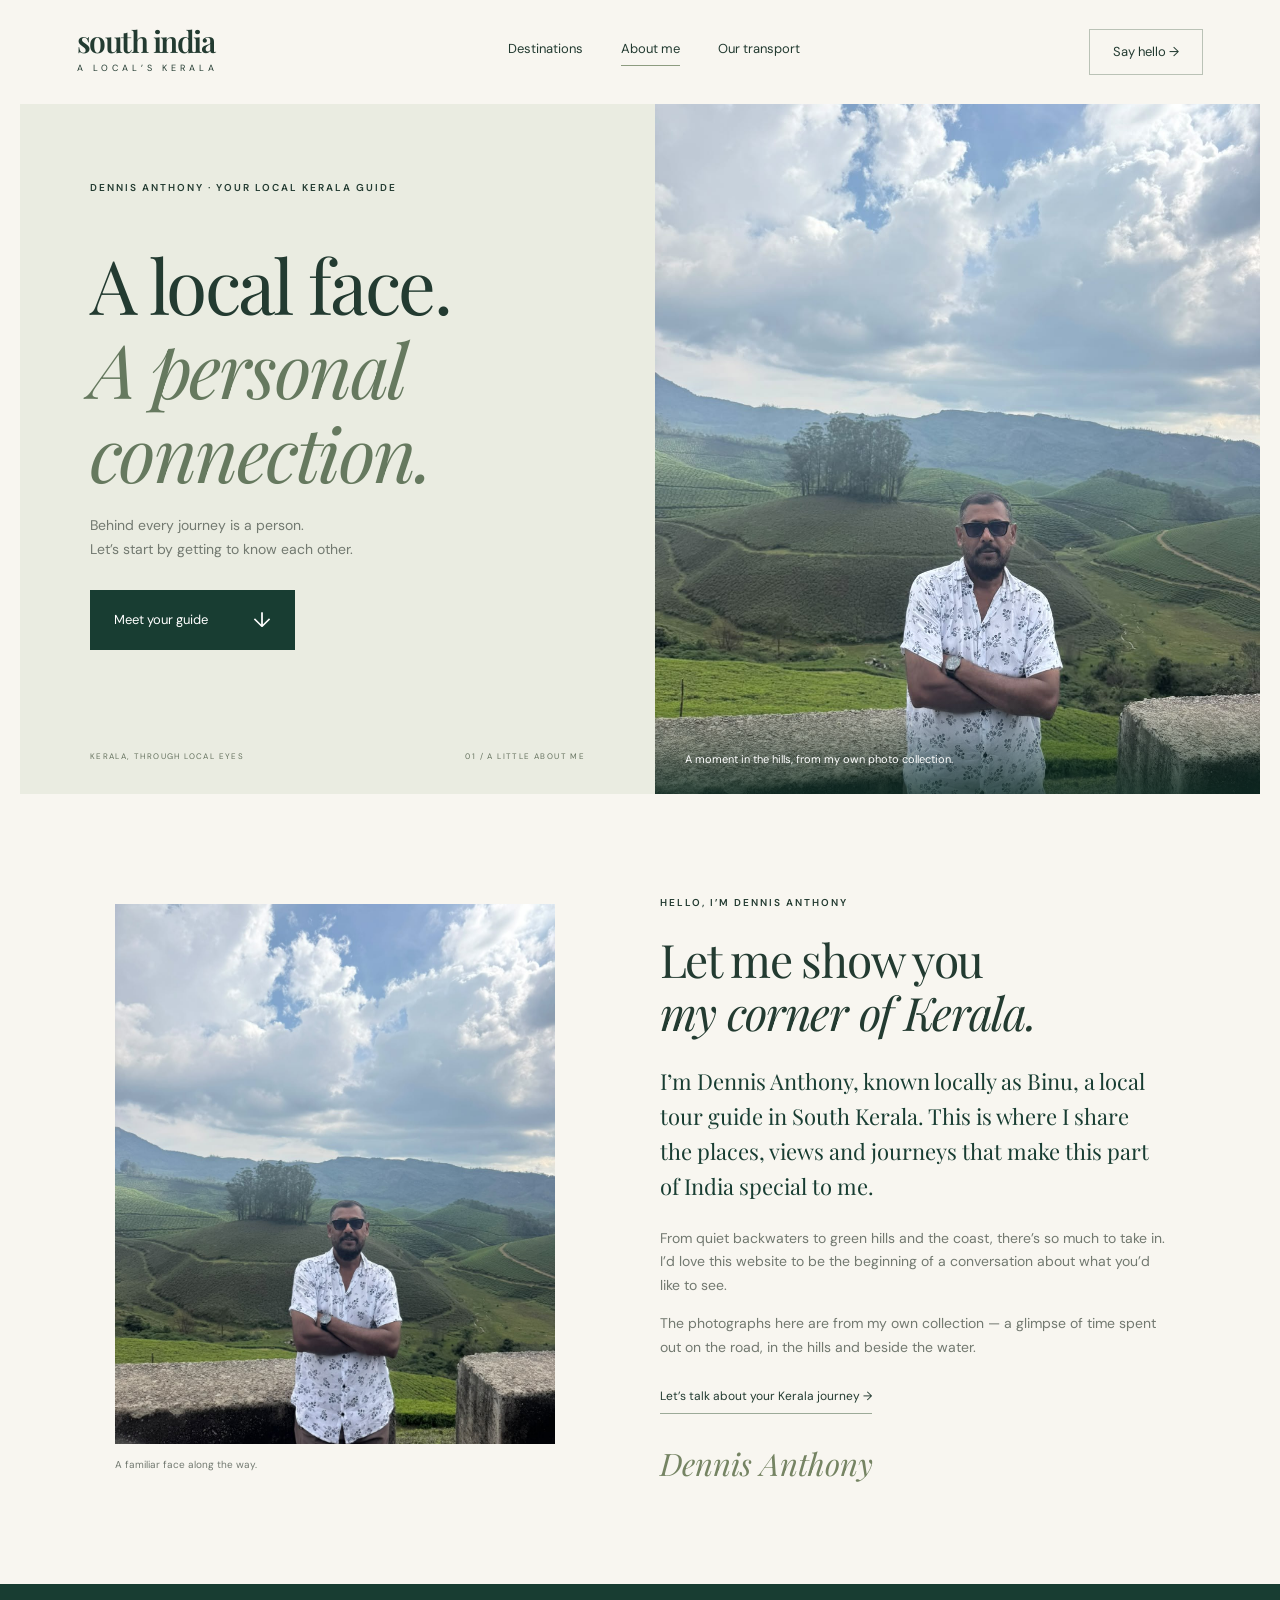
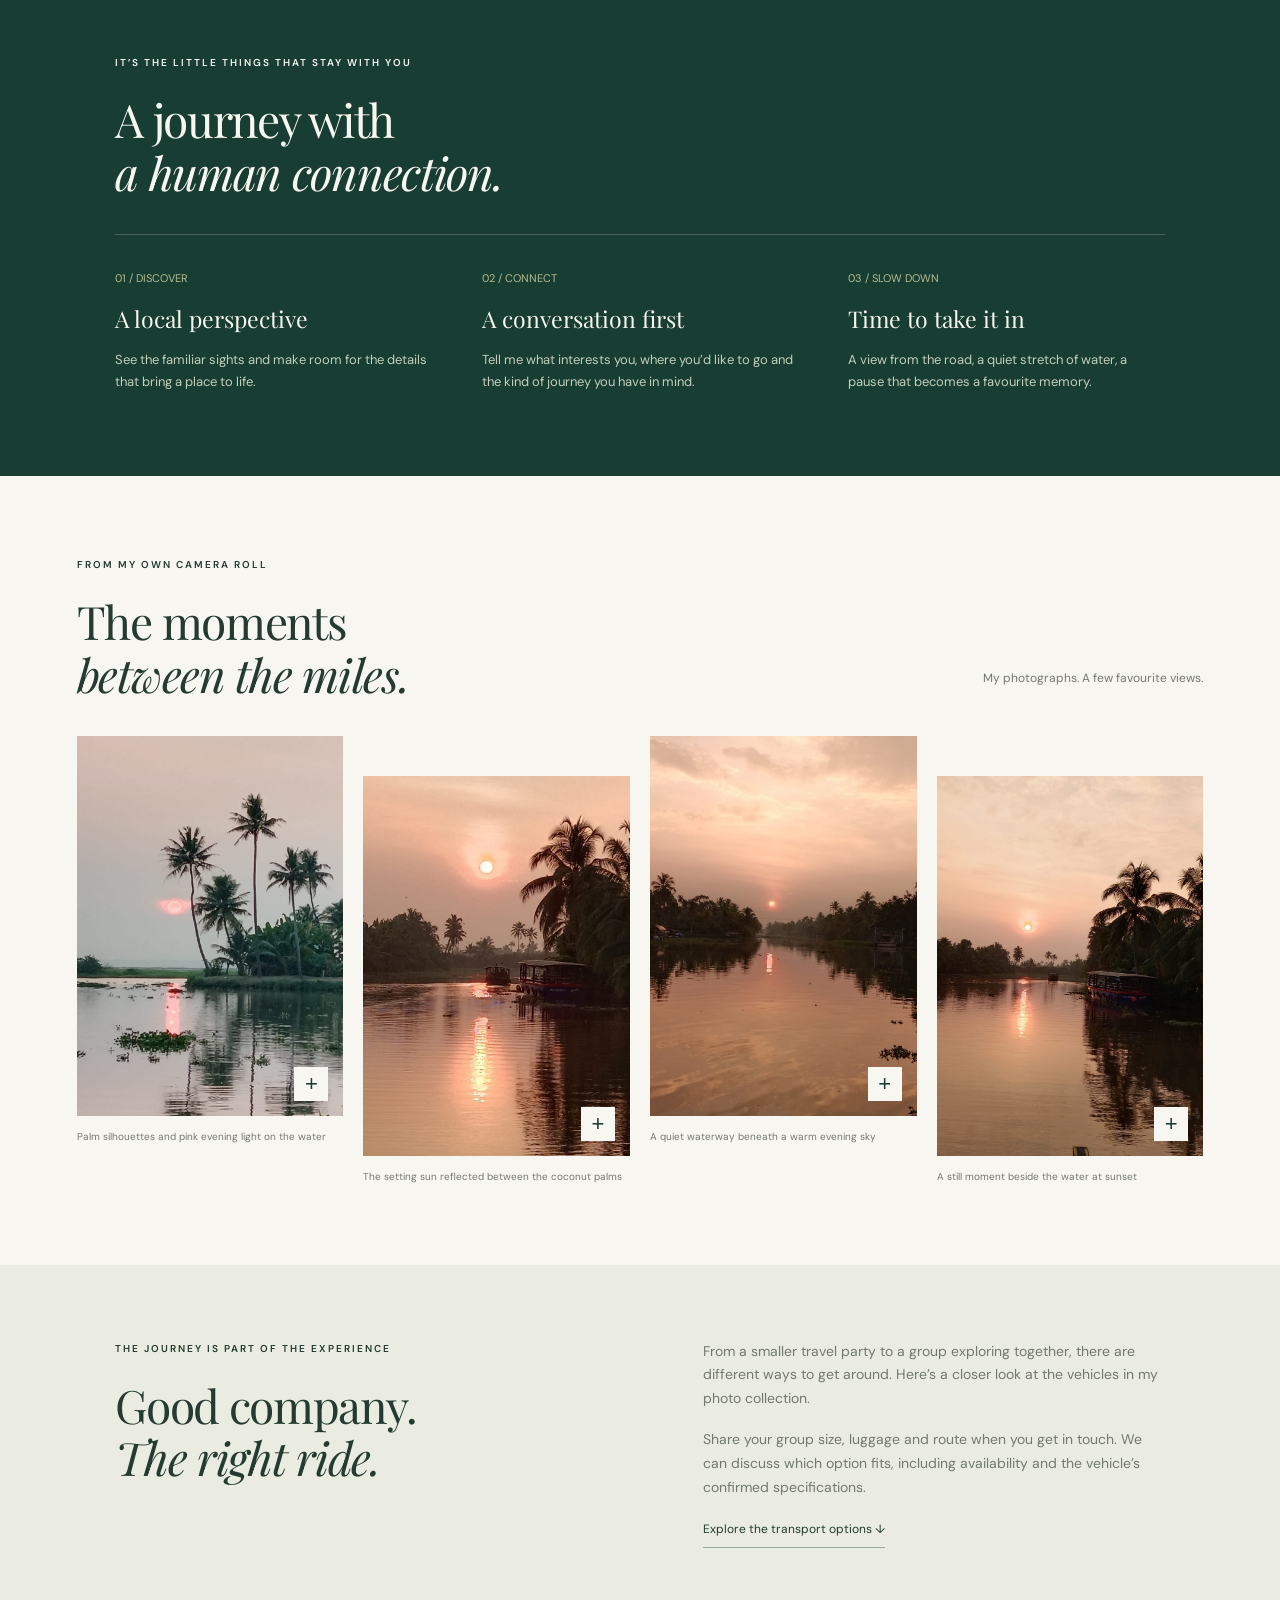
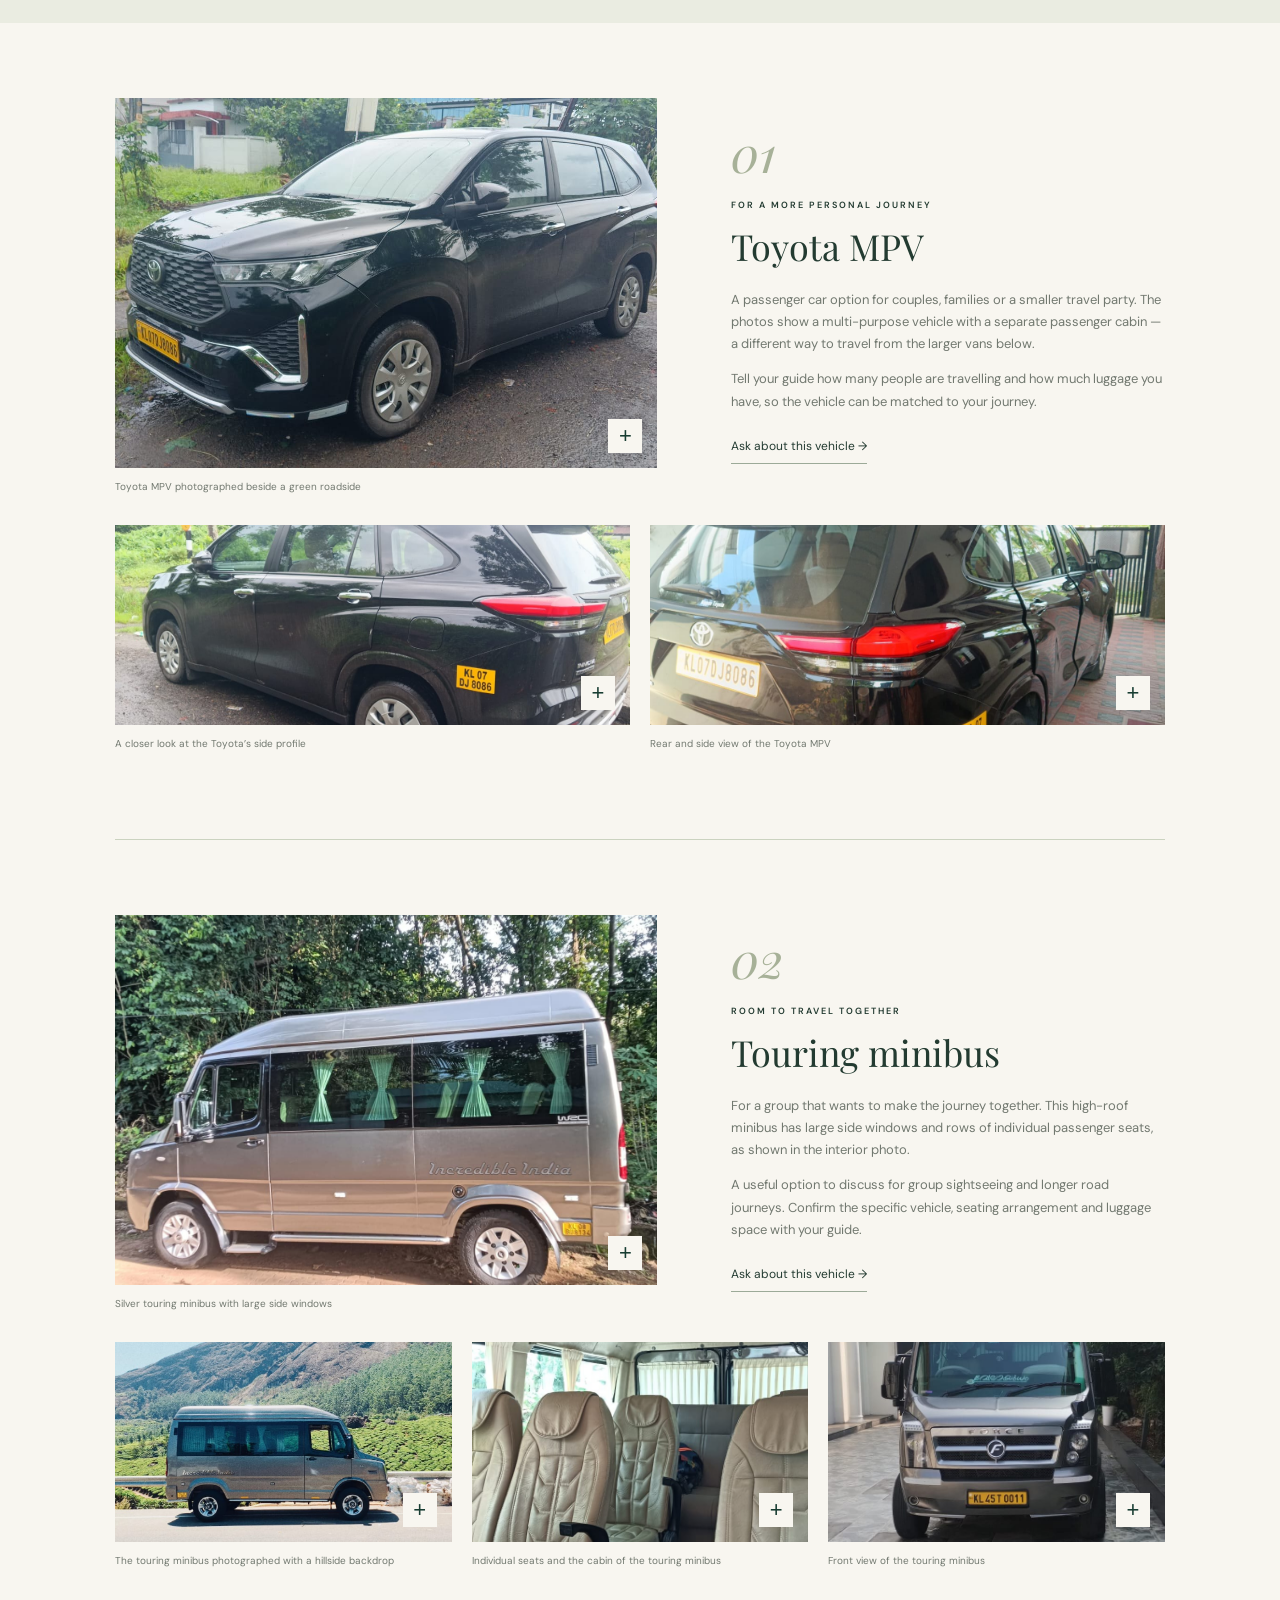
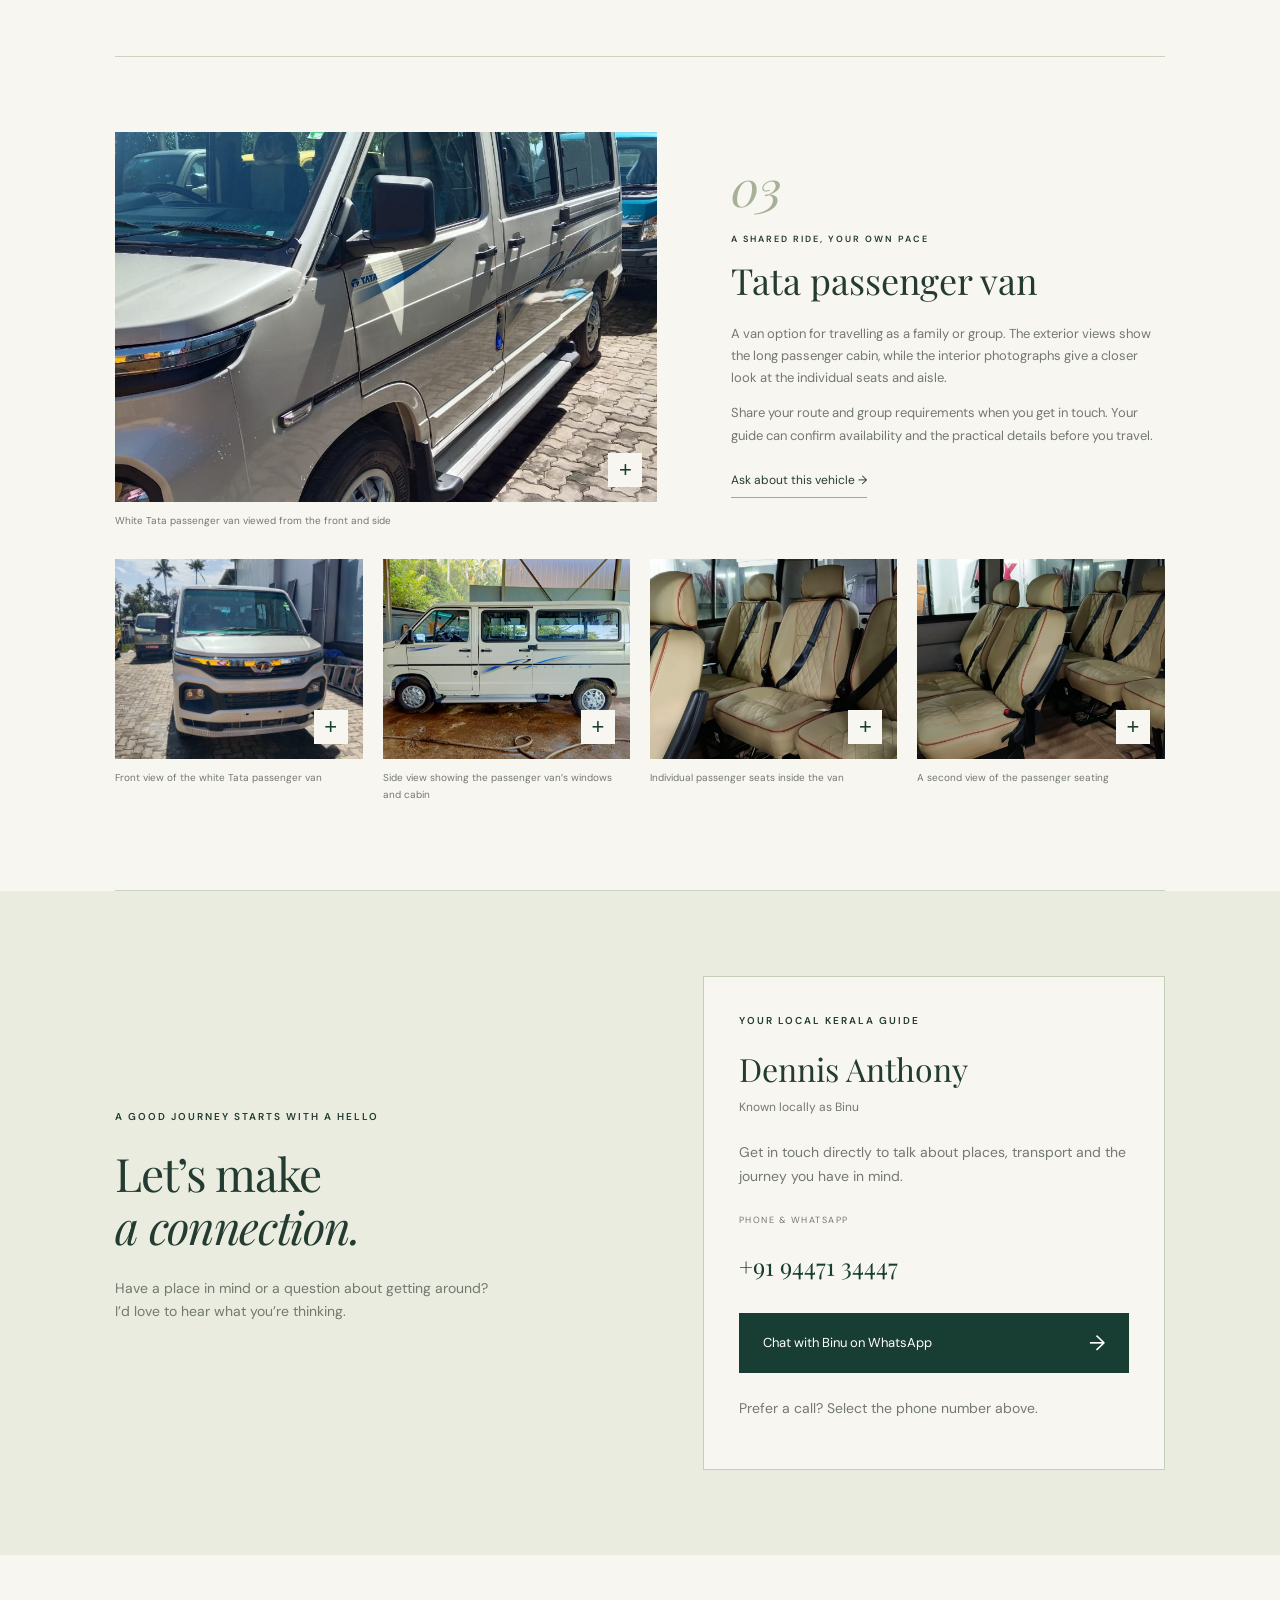
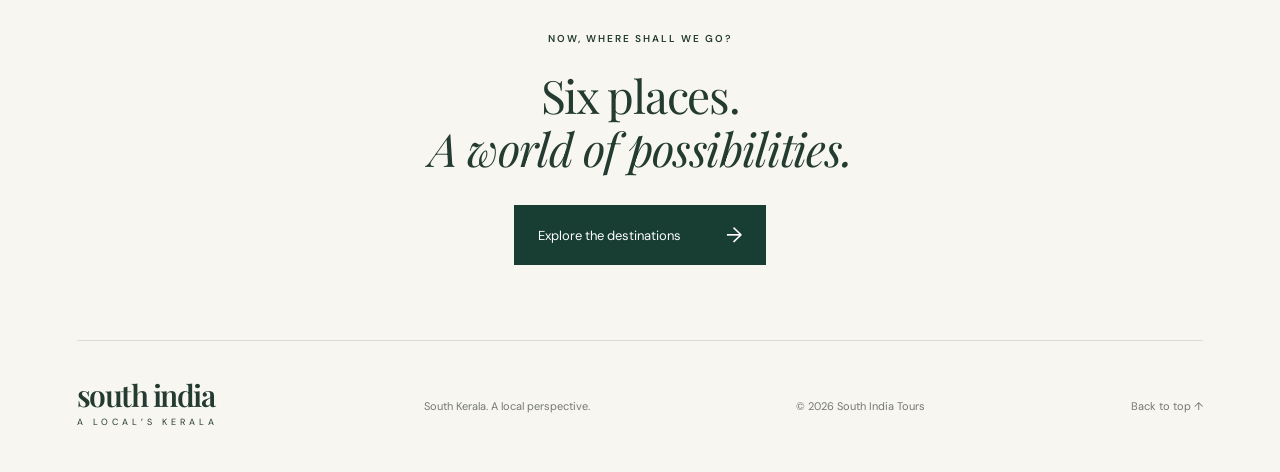
==== commit 97729180: "Use Dennis Anthony as guide name and Binu as local name" ====
--- a/about.html
+++ b/about.html
@@ -1,8 +1,8 @@
-<!doctype html><html lang="en"><head><meta charset="UTF-8"><meta name="viewport" content="width=device-width, initial-scale=1"><meta name="description" content="Meet your local Kerala guide, see personal photos from the road and explore transport options for your journey."><title>Binu Dennis — Your Guide & Transport | South India Tours</title><link rel="stylesheet" href="style.css"></head><body class="about-page"><header><a class="logo" href="index.html">south india<span>A LOCAL’S KERALA</span></a><nav aria-label="Main navigation"><a href="index.html#destinations">Destinations</a><a href="about.html" aria-current="page">About me</a><a href="#transport">Our transport</a></nav><a class="nav-button" href="#contact">Say hello →</a></header><main>
-<section class="about-hero"><div class="about-hero-copy"><p class="eyebrow">BINU DENNIS · YOUR LOCAL KERALA GUIDE</p><h1>A local face.<br><em>A personal<br>connection.</em></h1><p>Behind every journey is a person.<br>Let’s start by getting to know each other.</p><a class="button" href="#my-story">Meet your guide <span>↓</span></a><div class="about-hero-note"><span>KERALA, THROUGH LOCAL EYES</span><span>01 / A LITTLE ABOUT ME</span></div></div><figure class="about-hero-photo"><img class="" src="assets/guide/guide-in-the-hills.jpg" alt="Binu Dennis standing in front of Kerala’s green hills" width="1200" height="1600" fetchpriority="high" decoding="async"><figcaption>A moment in the hills, from my own photo collection.</figcaption></figure></section>
-<section class="guide-story" id="my-story"><figure><img class="" src="assets/guide/guide-portrait.jpg" alt="Binu Dennis with tea-covered hills in the background" width="1200" height="1600" loading="lazy" decoding="async"><figcaption>A familiar face along the way.</figcaption></figure><div><p class="eyebrow">HELLO, I’M BINU DENNIS</p><h2>Let me show you<br><em>my corner of Kerala.</em></h2><p class="story-lead">I’m Binu Dennis, a local tour guide in South Kerala. This is where I share the places, views and journeys that make this part of India special to me.</p><p>From quiet backwaters to green hills and the coast, there’s so much to take in. I’d love this website to be the beginning of a conversation about what you’d like to see.</p><p>The photographs here are from my own collection — a glimpse of time spent out on the road, in the hills and beside the water.</p><a class="text-link" href="#contact">Let’s talk about your Kerala journey →</a><div class="guide-signature">Binu Dennis</div></div></section>
+<!doctype html><html lang="en"><head><meta charset="UTF-8"><meta name="viewport" content="width=device-width, initial-scale=1"><meta name="description" content="Meet your local Kerala guide, see personal photos from the road and explore transport options for your journey."><title>Dennis Anthony — Your Guide & Transport | South India Tours</title><link rel="stylesheet" href="style.css"></head><body class="about-page"><header><a class="logo" href="index.html">south india<span>A LOCAL’S KERALA</span></a><nav aria-label="Main navigation"><a href="index.html#destinations">Destinations</a><a href="about.html" aria-current="page">About me</a><a href="#transport">Our transport</a></nav><a class="nav-button" href="#contact">Say hello →</a></header><main>
+<section class="about-hero"><div class="about-hero-copy"><p class="eyebrow">DENNIS ANTHONY · YOUR LOCAL KERALA GUIDE</p><h1>A local face.<br><em>A personal<br>connection.</em></h1><p>Behind every journey is a person.<br>Let’s start by getting to know each other.</p><a class="button" href="#my-story">Meet your guide <span>↓</span></a><div class="about-hero-note"><span>KERALA, THROUGH LOCAL EYES</span><span>01 / A LITTLE ABOUT ME</span></div></div><figure class="about-hero-photo"><img class="" src="assets/guide/guide-in-the-hills.jpg" alt="Dennis Anthony standing in front of Kerala’s green hills" width="1200" height="1600" fetchpriority="high" decoding="async"><figcaption>A moment in the hills, from my own photo collection.</figcaption></figure></section>
+<section class="guide-story" id="my-story"><figure><img class="" src="assets/guide/guide-portrait.jpg" alt="Dennis Anthony with tea-covered hills in the background" width="1200" height="1600" loading="lazy" decoding="async"><figcaption>A familiar face along the way.</figcaption></figure><div><p class="eyebrow">HELLO, I’M DENNIS ANTHONY</p><h2>Let me show you<br><em>my corner of Kerala.</em></h2><p class="story-lead">I’m Dennis Anthony, known locally as Binu, a local tour guide in South Kerala. This is where I share the places, views and journeys that make this part of India special to me.</p><p>From quiet backwaters to green hills and the coast, there’s so much to take in. I’d love this website to be the beginning of a conversation about what you’d like to see.</p><p>The photographs here are from my own collection — a glimpse of time spent out on the road, in the hills and beside the water.</p><a class="text-link" href="#contact">Let’s talk about your Kerala journey →</a><div class="guide-signature">Dennis Anthony</div></div></section>
 <section class="guide-principles"><p class="eyebrow">IT’S THE LITTLE THINGS THAT STAY WITH YOU</p><h2>A journey with<br><em>a human connection.</em></h2><div class="value-grid"><article><span>01 / DISCOVER</span><h3>A local perspective</h3><p>See the familiar sights and make room for the details that bring a place to life.</p></article><article><span>02 / CONNECT</span><h3>A conversation first</h3><p>Tell me what interests you, where you’d like to go and the kind of journey you have in mind.</p></article><article><span>03 / SLOW DOWN</span><h3>Time to take it in</h3><p>A view from the road, a quiet stretch of water, a pause that becomes a favourite memory.</p></article></div></section>
 <section class="personal-journal"><div class="section-top"><div><p class="eyebrow">FROM MY OWN CAMERA ROLL</p><h2>The moments<br><em>between the miles.</em></h2></div><p class="muted">My photographs. A few favourite views.</p></div><div class="personal-photo-grid"><figure><button type="button" class="photo-open" data-photo="assets/guide/backwater-dusk.jpg" data-caption="Palm silhouettes and pink evening light on the water" aria-label="Enlarge photograph: Palm silhouettes and pink evening light on the water"><img class="" src="assets/guide/backwater-dusk.jpg" alt="Palm silhouettes and pink evening light on the water" width="960" height="1280" loading="lazy" decoding="async"><span class="enlarge" aria-hidden="true">+</span></button><figcaption>Palm silhouettes and pink evening light on the water</figcaption></figure><figure><button type="button" class="photo-open" data-photo="assets/guide/palms-at-sunset.jpg" data-caption="The setting sun reflected between the coconut palms" aria-label="Enlarge photograph: The setting sun reflected between the coconut palms"><img class="" src="assets/guide/palms-at-sunset.jpg" alt="The setting sun reflected between the coconut palms" width="960" height="1280" loading="lazy" decoding="async"><span class="enlarge" aria-hidden="true">+</span></button><figcaption>The setting sun reflected between the coconut palms</figcaption></figure><figure><button type="button" class="photo-open" data-photo="assets/guide/river-reflections.jpg" data-caption="A quiet waterway beneath a warm evening sky" aria-label="Enlarge photograph: A quiet waterway beneath a warm evening sky"><img class="" src="assets/guide/river-reflections.jpg" alt="A quiet waterway beneath a warm evening sky" width="960" height="1280" loading="lazy" decoding="async"><span class="enlarge" aria-hidden="true">+</span></button><figcaption>A quiet waterway beneath a warm evening sky</figcaption></figure><figure><button type="button" class="photo-open" data-photo="assets/guide/quiet-water.jpg" data-caption="A still moment beside the water at sunset" aria-label="Enlarge photograph: A still moment beside the water at sunset"><img class="" src="assets/guide/quiet-water.jpg" alt="A still moment beside the water at sunset" width="960" height="1280" loading="lazy" decoding="async"><span class="enlarge" aria-hidden="true">+</span></button><figcaption>A still moment beside the water at sunset</figcaption></figure></div></section>
 <section class="transport-intro" id="transport"><div><p class="eyebrow">THE JOURNEY IS PART OF THE EXPERIENCE</p><h2>Good company.<br><em>The right ride.</em></h2></div><div><p>From a smaller travel party to a group exploring together, there are different ways to get around. Here’s a closer look at the vehicles in my photo collection.</p><p>Share your group size, luggage and route when you get in touch. We can discuss which option fits, including availability and the vehicle’s confirmed specifications.</p><a class="text-link" href="#vehicle-01">Explore the transport options ↓</a></div></section><section class="transport-collection" aria-label="Vehicle options"><article class="vehicle-story" id="vehicle-01"><div class="vehicle-main"><figure><button type="button" class="photo-open" data-photo="assets/transport/toyota-front.jpg" data-caption="Toyota MPV photographed beside a green roadside" aria-label="Enlarge photograph: Toyota MPV photographed beside a green roadside"><img class="" src="assets/transport/toyota-front.jpg" alt="Toyota MPV photographed beside a green roadside" width="1280" height="720" loading="lazy" decoding="async"><span class="enlarge" aria-hidden="true">+</span></button><figcaption>Toyota MPV photographed beside a green roadside</figcaption></figure><div class="vehicle-copy"><span class="vehicle-number">01</span><p class="eyebrow">FOR A MORE PERSONAL JOURNEY</p><h3>Toyota MPV</h3><p>A passenger car option for couples, families or a smaller travel party. The photos show a multi-purpose vehicle with a separate passenger cabin — a different way to travel from the larger vans below.</p><p>Tell your guide how many people are travelling and how much luggage you have, so the vehicle can be matched to your journey.</p><a class="text-link" href="#contact">Ask about this vehicle →</a></div></div><div class="vehicle-gallery"><figure><button type="button" class="photo-open" data-photo="assets/transport/toyota-side.jpg" data-caption="A closer look at the Toyota’s side profile" aria-label="Enlarge photograph: A closer look at the Toyota’s side profile"><img class="" src="assets/transport/toyota-side.jpg" alt="A closer look at the Toyota’s side profile" width="1280" height="720" loading="lazy" decoding="async"><span class="enlarge" aria-hidden="true">+</span></button><figcaption>A closer look at the Toyota’s side profile</figcaption></figure><figure><button type="button" class="photo-open" data-photo="assets/transport/toyota-rear.jpg" data-caption="Rear and side view of the Toyota MPV" aria-label="Enlarge photograph: Rear and side view of the Toyota MPV"><img class="" src="assets/transport/toyota-rear.jpg" alt="Rear and side view of the Toyota MPV" width="1280" height="720" loading="lazy" decoding="async"><span class="enlarge" aria-hidden="true">+</span></button><figcaption>Rear and side view of the Toyota MPV</figcaption></figure></div></article><article class="vehicle-story" id="vehicle-02"><div class="vehicle-main"><figure><button type="button" class="photo-open" data-photo="assets/transport/minibus-side.jpg" data-caption="Silver touring minibus with large side windows" aria-label="Enlarge photograph: Silver touring minibus with large side windows"><img class="" src="assets/transport/minibus-side.jpg" alt="Silver touring minibus with large side windows" width="1280" height="942" loading="lazy" decoding="async"><span class="enlarge" aria-hidden="true">+</span></button><figcaption>Silver touring minibus with large side windows</figcaption></figure><div class="vehicle-copy"><span class="vehicle-number">02</span><p class="eyebrow">ROOM TO TRAVEL TOGETHER</p><h3>Touring minibus</h3><p>For a group that wants to make the journey together. This high-roof minibus has large side windows and rows of individual passenger seats, as shown in the interior photo.</p><p>A useful option to discuss for group sightseeing and longer road journeys. Confirm the specific vehicle, seating arrangement and luggage space with your guide.</p><a class="text-link" href="#contact">Ask about this vehicle →</a></div></div><div class="vehicle-gallery"><figure><button type="button" class="photo-open" data-photo="assets/transport/minibus-in-the-hills.jpg" data-caption="The touring minibus photographed with a hillside backdrop" aria-label="Enlarge photograph: The touring minibus photographed with a hillside backdrop"><img class="" src="assets/transport/minibus-in-the-hills.jpg" alt="The touring minibus photographed with a hillside backdrop" width="1280" height="575" loading="lazy" decoding="async"><span class="enlarge" aria-hidden="true">+</span></button><figcaption>The touring minibus photographed with a hillside backdrop</figcaption></figure><figure><button type="button" class="photo-open" data-photo="assets/transport/minibus-interior.jpg" data-caption="Individual seats and the cabin of the touring minibus" aria-label="Enlarge photograph: Individual seats and the cabin of the touring minibus"><img class="" src="assets/transport/minibus-interior.jpg" alt="Individual seats and the cabin of the touring minibus" width="720" height="1280" loading="lazy" decoding="async"><span class="enlarge" aria-hidden="true">+</span></button><figcaption>Individual seats and the cabin of the touring minibus</figcaption></figure><figure><button type="button" class="photo-open" data-photo="assets/transport/minibus-front.jpg" data-caption="Front view of the touring minibus" aria-label="Enlarge photograph: Front view of the touring minibus"><img class="" src="assets/transport/minibus-front.jpg" alt="Front view of the touring minibus" width="720" height="1600" loading="lazy" decoding="async"><span class="enlarge" aria-hidden="true">+</span></button><figcaption>Front view of the touring minibus</figcaption></figure></div></article><article class="vehicle-story" id="vehicle-03"><div class="vehicle-main"><figure><button type="button" class="photo-open" data-photo="assets/transport/tata-angle.jpg" data-caption="White Tata passenger van viewed from the front and side" aria-label="Enlarge photograph: White Tata passenger van viewed from the front and side"><img class="" src="assets/transport/tata-angle.jpg" alt="White Tata passenger van viewed from the front and side" width="960" height="1280" loading="lazy" decoding="async"><span class="enlarge" aria-hidden="true">+</span></button><figcaption>White Tata passenger van viewed from the front and side</figcaption></figure><div class="vehicle-copy"><span class="vehicle-number">03</span><p class="eyebrow">A SHARED RIDE, YOUR OWN PACE</p><h3>Tata passenger van</h3><p>A van option for travelling as a family or group. The exterior views show the long passenger cabin, while the interior photographs give a closer look at the individual seats and aisle.</p><p>Share your route and group requirements when you get in touch. Your guide can confirm availability and the practical details before you travel.</p><a class="text-link" href="#contact">Ask about this vehicle →</a></div></div><div class="vehicle-gallery"><figure><button type="button" class="photo-open" data-photo="assets/transport/tata-front.jpg" data-caption="Front view of the white Tata passenger van" aria-label="Enlarge photograph: Front view of the white Tata passenger van"><img class="" src="assets/transport/tata-front.jpg" alt="Front view of the white Tata passenger van" width="1280" height="960" loading="lazy" decoding="async"><span class="enlarge" aria-hidden="true">+</span></button><figcaption>Front view of the white Tata passenger van</figcaption></figure><figure><button type="button" class="photo-open" data-photo="assets/transport/tata-side.jpg" data-caption="Side view showing the passenger van’s windows and cabin" aria-label="Enlarge photograph: Side view showing the passenger van’s windows and cabin"><img class="" src="assets/transport/tata-side.jpg" alt="Side view showing the passenger van’s windows and cabin" width="1600" height="1200" loading="lazy" decoding="async"><span class="enlarge" aria-hidden="true">+</span></button><figcaption>Side view showing the passenger van’s windows and cabin</figcaption></figure><figure><button type="button" class="photo-open" data-photo="assets/transport/tata-interior.jpg" data-caption="Individual passenger seats inside the van" aria-label="Enlarge photograph: Individual passenger seats inside the van"><img class="" src="assets/transport/tata-interior.jpg" alt="Individual passenger seats inside the van" width="1280" height="720" loading="lazy" decoding="async"><span class="enlarge" aria-hidden="true">+</span></button><figcaption>Individual passenger seats inside the van</figcaption></figure><figure><button type="button" class="photo-open" data-photo="assets/transport/tata-seating.jpg" data-caption="A second view of the passenger seating" aria-label="Enlarge photograph: A second view of the passenger seating"><img class="" src="assets/transport/tata-seating.jpg" alt="A second view of the passenger seating" width="1280" height="720" loading="lazy" decoding="async"><span class="enlarge" aria-hidden="true">+</span></button><figcaption>A second view of the passenger seating</figcaption></figure></div></article></section>
-<section class="about-contact" id="contact"><div><p class="eyebrow">A GOOD JOURNEY STARTS WITH A HELLO</p><h2>Let’s make<br><em>a connection.</em></h2><p>Have a place in mind or a question about getting around?<br>I’d love to hear what you’re thinking.</p></div><div class="guide-contact-card"><p class="eyebrow">YOUR LOCAL KERALA GUIDE</p><h3>Binu Dennis</h3><p>Get in touch directly to talk about places, transport and the journey you have in mind.</p><span class="contact-label">PHONE &amp; WHATSAPP</span><a class="contact-phone" href="tel:+919447134447">+91 94471 34447</a><a class="button" href="https://wa.me/919447134447" target="_blank" rel="noopener noreferrer">Chat with Binu on WhatsApp <span>→</span></a><p class="form-note">Prefer a call? Select the phone number above.</p></div></section>
+<section class="about-contact" id="contact"><div><p class="eyebrow">A GOOD JOURNEY STARTS WITH A HELLO</p><h2>Let’s make<br><em>a connection.</em></h2><p>Have a place in mind or a question about getting around?<br>I’d love to hear what you’re thinking.</p></div><div class="guide-contact-card"><p class="eyebrow">YOUR LOCAL KERALA GUIDE</p><h3>Dennis Anthony <small class="local-name">Known locally as Binu</small></h3><p>Get in touch directly to talk about places, transport and the journey you have in mind.</p><span class="contact-label">PHONE &amp; WHATSAPP</span><a class="contact-phone" href="tel:+919447134447">+91 94471 34447</a><a class="button" href="https://wa.me/919447134447" target="_blank" rel="noopener noreferrer">Chat with Binu on WhatsApp <span>→</span></a><p class="form-note">Prefer a call? Select the phone number above.</p></div></section>
 <section class="about-discover"><p class="eyebrow">NOW, WHERE SHALL WE GO?</p><h2>Six places.<br><em>A world of possibilities.</em></h2><a class="button" href="index.html#destinations">Explore the destinations <span>→</span></a></section></main><footer><a class="logo" href="index.html">south india<span>A LOCAL’S KERALA</span></a><p>South Kerala. A local perspective.</p><span>© <span id="year"></span> South India Tours</span><a href="#">Back to top ↑</a></footer><dialog class="photo-dialog" aria-label="Expanded photograph"><button class="photo-close" type="button" aria-label="Close photograph">Close ×</button><img alt=""><p></p></dialog><script src="app.js"></script></body></html>
--- a/style.css
+++ b/style.css
@@ -10,3 +10,5 @@
 /* Binu's story and transport */
 .about-hero{display:grid;grid-template-columns:1.05fr 1fr;margin:0 20px;background:#eaece1;min-height:690px}.about-hero-copy{padding:75px 11% 30px;display:flex;flex-direction:column;align-items:flex-start}.about-hero h1{font-size:75px;line-height:1.12;margin:24px 0 20px;letter-spacing:-2.5px}.about-hero h1 em{color:#66795f}.about-hero-copy>p:not(.eyebrow){font-size:14px;color:var(--muted);margin:0 0 28px}.about-hero-note{margin-top:auto;padding-top:40px;width:100%;display:flex;flex-wrap:wrap;justify-content:space-between;gap:15px;font-size:8px;letter-spacing:1.4px;color:#66735f}.about-hero-photo{margin:0;position:relative;min-height:690px;overflow:hidden}.about-hero-photo>img{height:100%;width:100%;object-fit:cover;object-position:center 60%;display:block;position:absolute;inset:0}.about-hero-photo figcaption{position:absolute;bottom:0;left:0;right:0;background:linear-gradient(transparent,#102e25c9);color:white;padding:50px 30px 25px;font-size:11px}.guide-story{padding:100px 9%;display:grid;grid-template-columns:1fr 1.15fr;gap:10%;align-items:center}.guide-story figure{margin:0}.guide-story img{display:block;width:100%;height:540px;object-fit:cover;object-position:50% 65%}.guide-story figcaption{color:var(--muted);font-size:10px;margin-top:12px}.guide-story>div>p:not(.eyebrow){font-size:14px;color:var(--muted)}.guide-story .story-lead{font:22px/1.6 'Playfair Display',Georgia,serif!important;color:var(--green)!important;margin-top:25px}.guide-story .text-link{margin-top:12px}.guide-principles{padding:70px 9%;background:var(--green);color:var(--paper)}.guide-principles .value-grid{margin-top:35px}.guide-principles .value-grid p{color:#c3cebd;font-size:13px}.personal-journal{padding:80px 6%}.personal-photo-grid{display:grid;grid-template-columns:repeat(4,minmax(0,1fr));gap:20px}.personal-photo-grid figure{margin:0}.personal-photo-grid figure:nth-child(even){padding-top:40px}.personal-photo-grid img{width:100%;height:380px;object-fit:cover;display:block}.personal-photo-grid figcaption{font-size:10px;color:var(--muted);margin-top:12px;line-height:1.7}.transport-intro{padding:75px 9%;display:grid;grid-template-columns:1fr 1fr;gap:12%;background:#eaece1}.transport-intro>div>p:not(.eyebrow){font-size:14px;color:var(--muted);margin:0 0 17px}.transport-collection{padding:0 9%}.vehicle-story{padding:75px 0;border-bottom:1px solid #cbd3c0;scroll-margin-top:40px}.vehicle-main{display:grid;grid-template-columns:1.25fr 1fr;gap:7%;align-items:center}.vehicle-main figure{margin:0}.vehicle-main img{height:370px;width:100%;object-fit:cover;display:block}.vehicle-story figcaption{font-size:10px;color:var(--muted);margin-top:10px}.vehicle-number{font:italic 50px/1 'Playfair Display',Georgia,serif;color:#a7b198;display:block;margin-bottom:20px}.vehicle-copy>.eyebrow{font-size:9px;margin-bottom:12px}.vehicle-copy h3{font-size:36px;margin:0 0 22px}.vehicle-copy>p:not(.eyebrow){font-size:13px;color:var(--muted)}.vehicle-copy .text-link{margin-top:10px}.vehicle-gallery{display:flex;gap:20px;overflow-x:auto;padding:30px 0 12px;scroll-snap-type:x proximity}.vehicle-gallery figure{margin:0;flex:1 0 230px;min-width:0;scroll-snap-align:start}.vehicle-gallery img{width:100%;height:200px;object-fit:cover;display:block}.about-contact{padding:85px 9%;display:grid;grid-template-columns:1fr 1fr;gap:12%;align-items:center;background:#e9ecdf}.about-contact>div>p:not(.eyebrow){font-size:14px;color:var(--muted);margin-top:24px}.guide-contact-card{border:1px solid #c4ceb8;background:var(--paper);padding:35px}.guide-contact-card h3{font-size:32px;margin:0}.guide-contact-card .contact-phone{font-size:24px;display:block;margin:18px 0;color:var(--green);font-family:'Playfair Display',Georgia,serif}.guide-contact-card .button{width:100%;margin-top:8px}.contact-label{display:block;font-size:9px;letter-spacing:1.5px;color:var(--muted);margin-top:24px}.about-discover{padding:75px 7%;text-align:center}.about-discover .button{margin-top:30px}.home-guide{padding:85px 9%;display:grid;grid-template-columns:.8fr 1.2fr;gap:10%;align-items:center}.home-guide figure{margin:0}.home-guide img{width:100%;height:430px;object-fit:cover;object-position:center 64%;display:block}.home-guide>div>p:not(.eyebrow){font-size:14px;color:var(--muted);max-width:500px;margin-top:26px}.home-guide-links{display:flex;align-items:center;gap:25px;flex-wrap:wrap;margin-top:28px}.contact-actions{display:flex;gap:16px;justify-content:center;align-items:center;flex-wrap:wrap;margin-top:25px}.contact-actions .text-link{font-size:16px}.guide-signature{font:italic 31px 'Playfair Display',Georgia,serif;color:#758463;margin-top:28px}.about-page .photo-dialog>img{max-height:72vh}nav a[aria-current="page"]{border-bottom:1px solid #8d9c80;padding-bottom:5px}@media(max-width:1100px){.about-hero h1{font-size:60px}.about-hero-copy{padding:65px 9% 30px}.about-hero,.about-hero-photo{min-height:650px}.personal-photo-grid{grid-template-columns:repeat(2,minmax(0,1fr))}.personal-photo-grid figure:nth-child(even){padding-top:0}.vehicle-main{gap:5%}.vehicle-copy h3{font-size:30px}}@media(max-width:800px){.about-hero{grid-template-columns:1fr;margin:0 10px}.about-hero-copy{padding:50px 7% 35px}.about-hero h1{font-size:60px}.about-hero-photo{min-height:560px}.about-hero-note{margin-top:5px;padding-top:25px}.guide-story{padding:60px 7%;grid-template-columns:1fr;gap:35px}.guide-story img{height:470px}.guide-principles{padding:55px 7%}.personal-journal{padding:55px 7%}.personal-photo-grid{gap:20px 15px}.personal-photo-grid img{height:300px}.transport-intro{grid-template-columns:1fr;gap:28px;padding:55px 7%}.transport-collection{padding:0 7%}.vehicle-story{padding:50px 0}.vehicle-main{grid-template-columns:1fr;gap:30px}.vehicle-main img{height:auto;max-height:420px;object-fit:contain}.vehicle-copy{max-width:600px}.vehicle-number{font-size:40px}.vehicle-gallery figure{flex:0 0 75%}.vehicle-gallery img{height:240px}.about-contact{grid-template-columns:1fr;gap:30px;padding:55px 7%}.guide-contact-card{padding:28px}.home-guide{grid-template-columns:1fr;gap:30px;padding:55px 7%}.home-guide img{height:450px}.home-guide-links{gap:20px}}@media(max-width:480px){.about-hero h1{font-size:52px}.about-hero-photo{min-height:470px}.about-hero .eyebrow{font-size:8px}.personal-photo-grid img{height:255px}.guide-story img{height:450px}.vehicle-gallery figure{flex-basis:85%}.vehicle-gallery img{height:210px}.vehicle-copy h3{font-size:30px}.about-contact h2{font-size:38px}.home-guide img{height:420px}.home-guide h2{font-size:34px}}
 @media(max-width:800px){header nav a:last-child{display:inline}}@media(max-width:480px){header{height:auto;min-height:105px;flex-wrap:wrap;gap:14px 10px;padding:16px 6% 12px}header nav{display:flex;order:3;width:100%;justify-content:space-between;gap:12px;font-size:10px;line-height:1.5}header .nav-button{margin-left:auto}}
+
+.local-name{display:block;font:12px/1.7 "DM Sans",sans-serif;color:var(--muted);margin-top:9px}
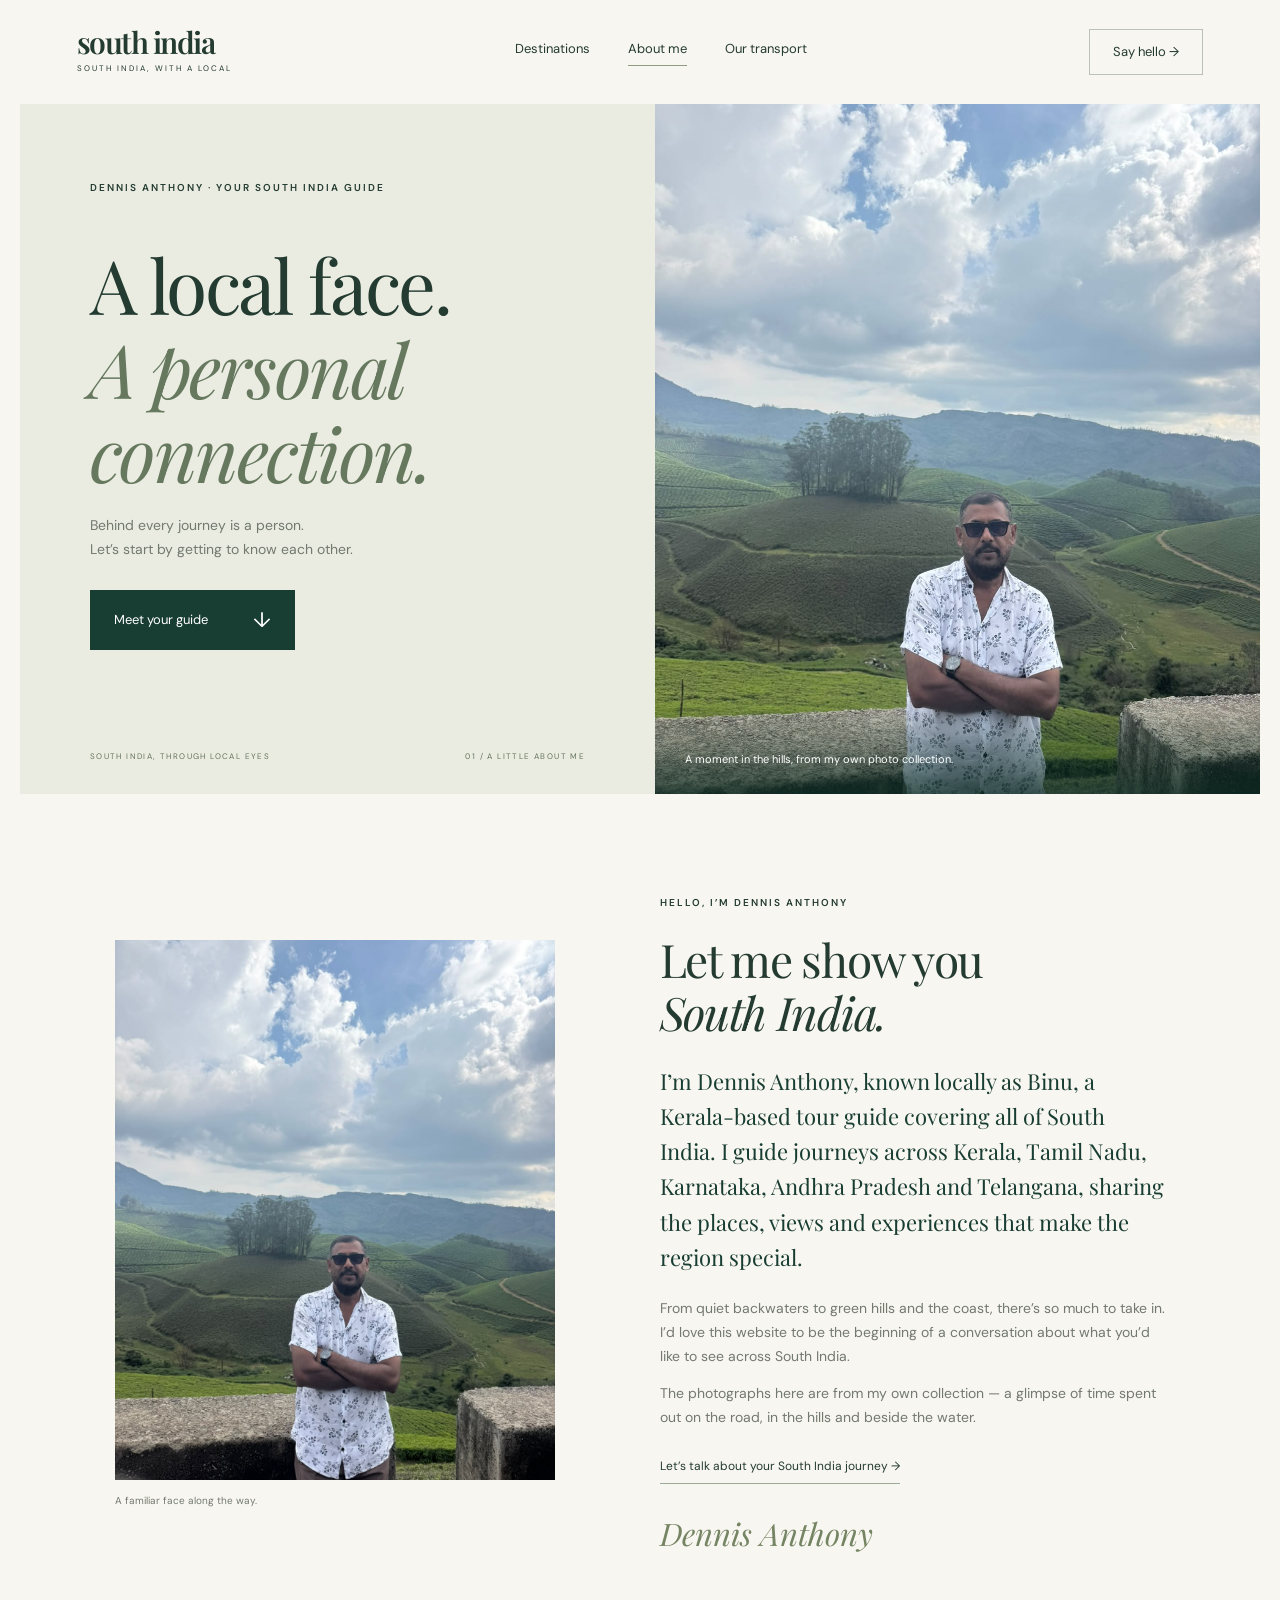
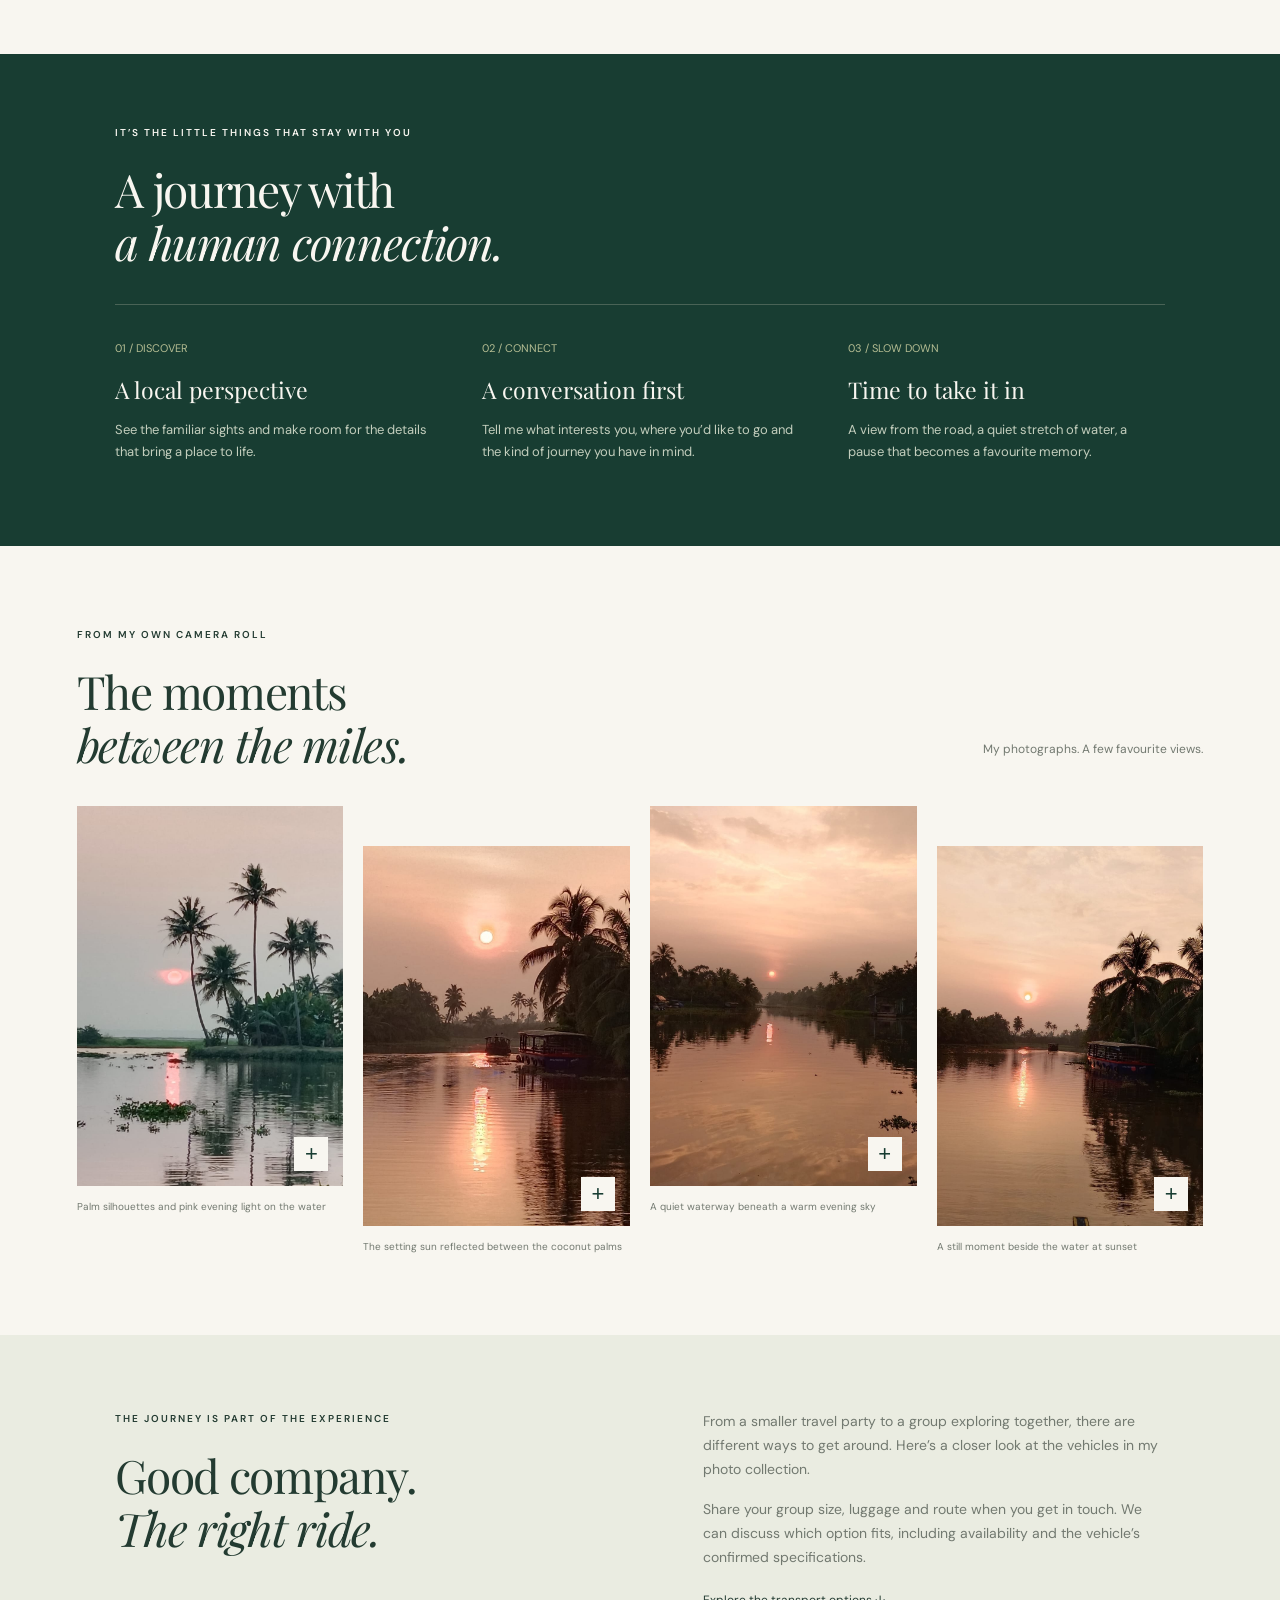
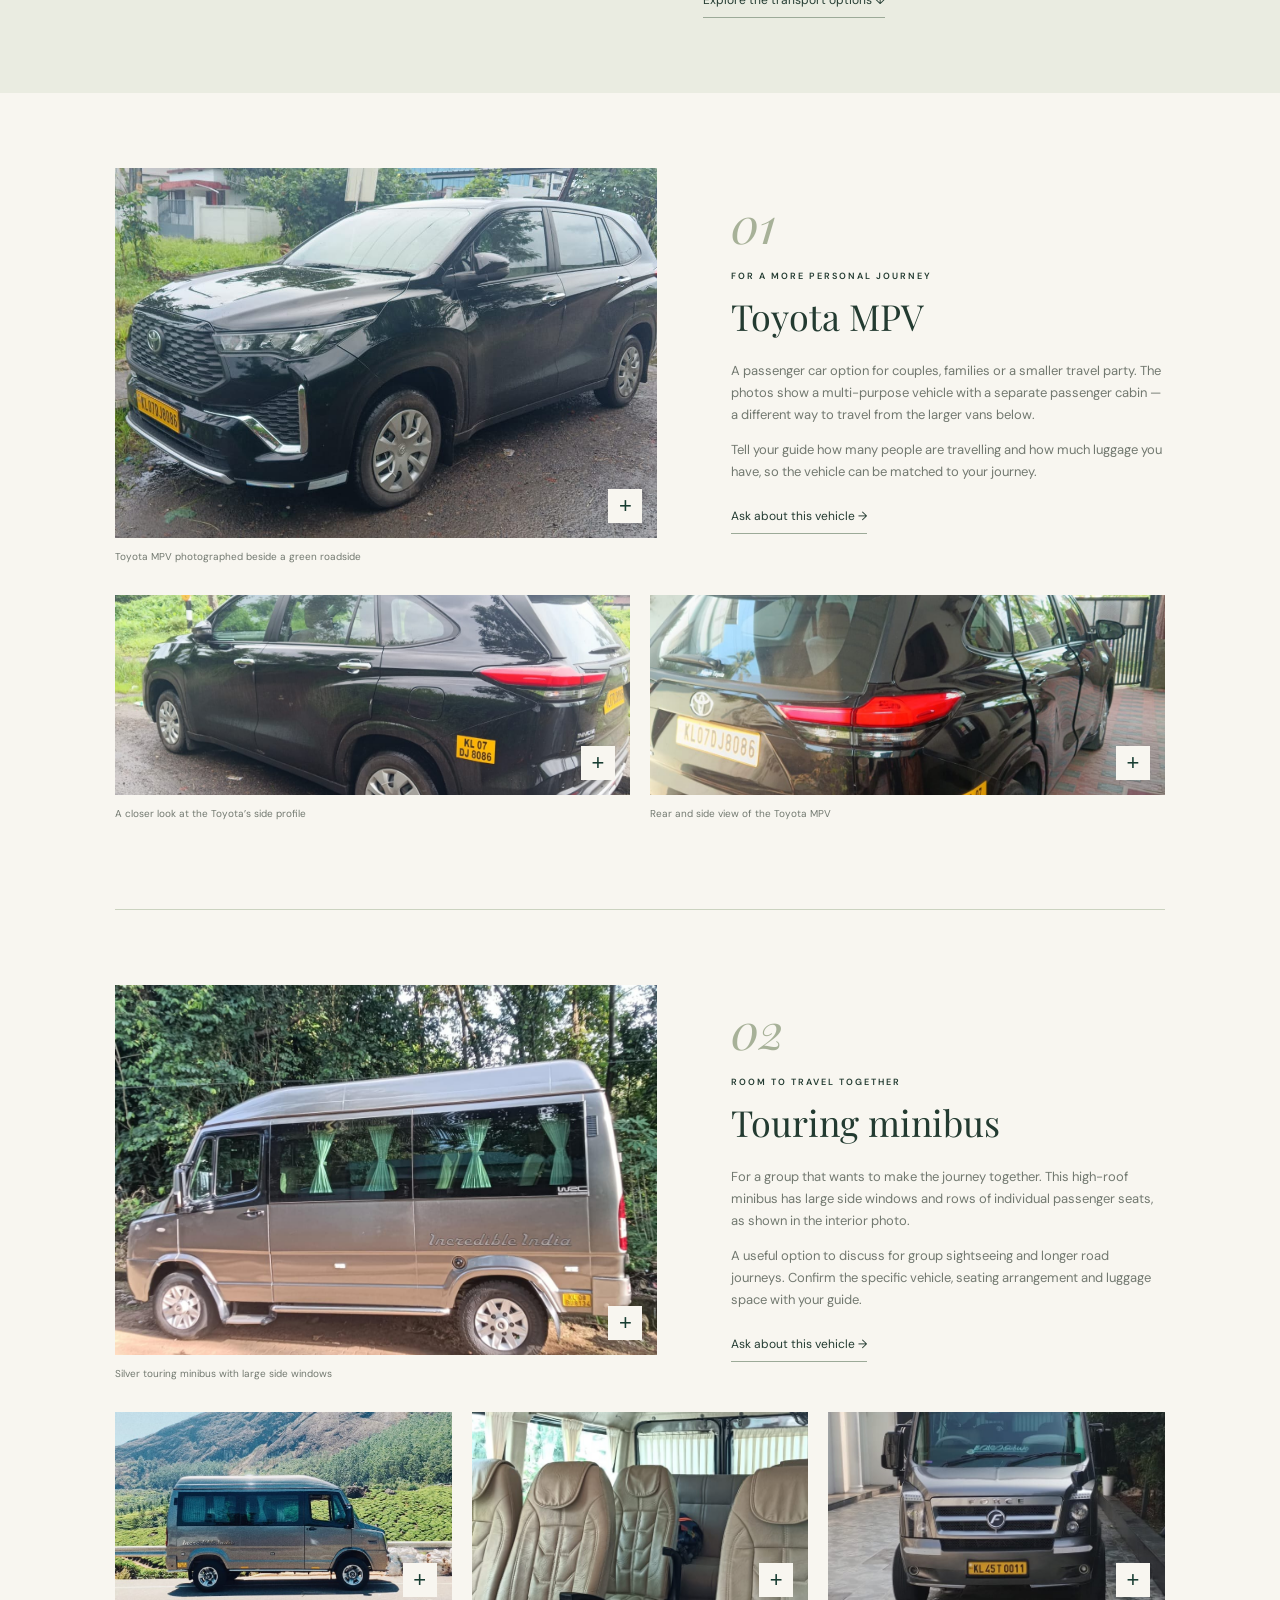
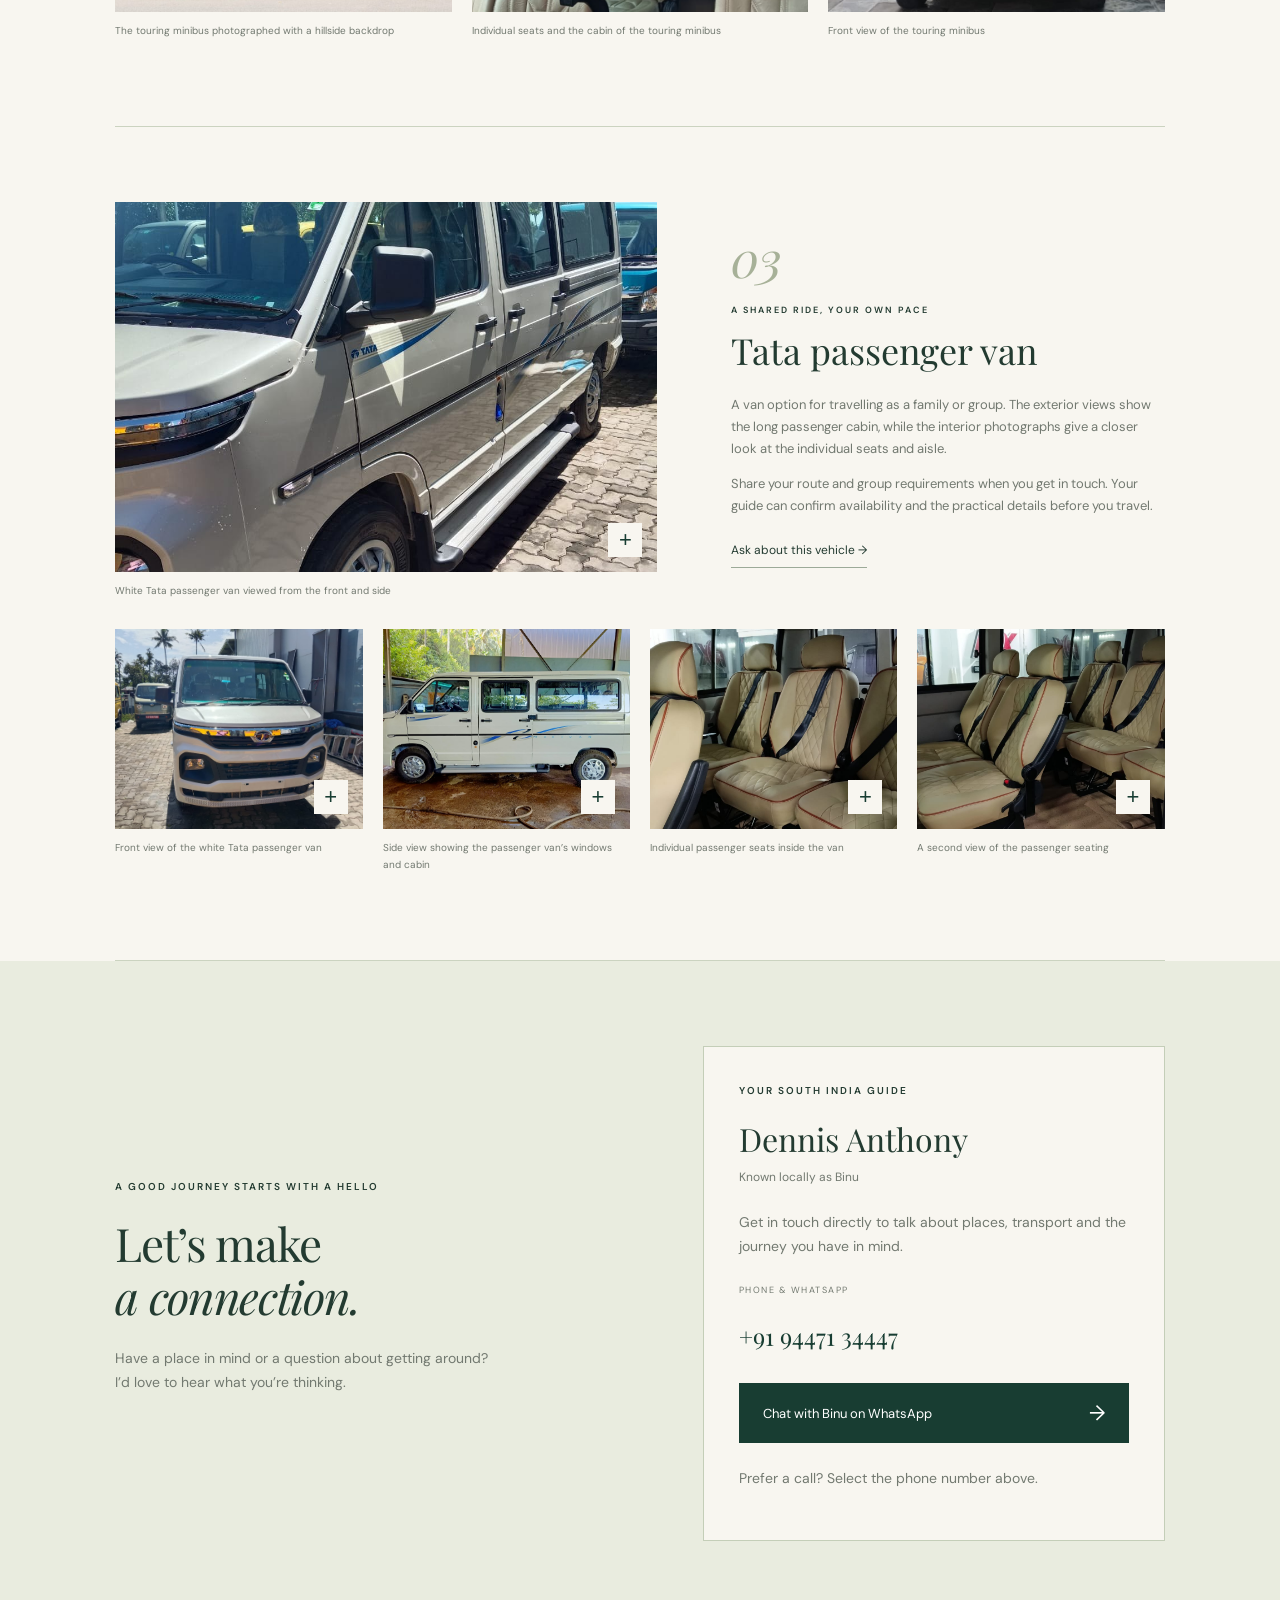
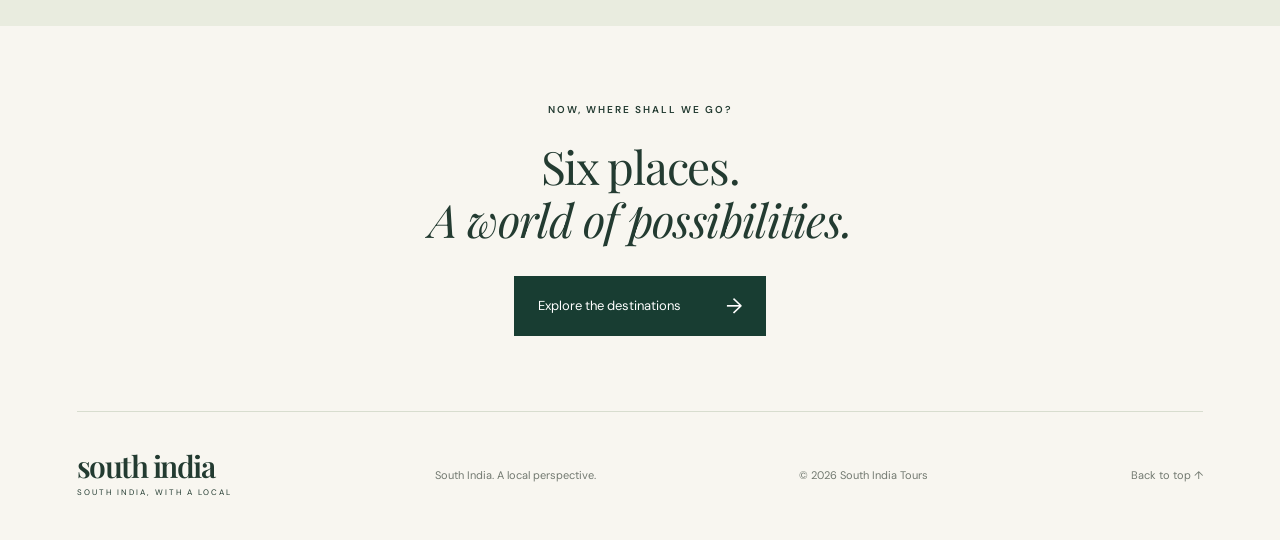
==== commit b34ff897: "Promote guided tours across all of South India" ====
--- a/about.html
+++ b/about.html
@@ -1,8 +1,8 @@
-<!doctype html><html lang="en"><head><meta charset="UTF-8"><meta name="viewport" content="width=device-width, initial-scale=1"><meta name="description" content="Meet your local Kerala guide, see personal photos from the road and explore transport options for your journey."><title>Dennis Anthony — Your Guide & Transport | South India Tours</title><link rel="stylesheet" href="style.css"></head><body class="about-page"><header><a class="logo" href="index.html">south india<span>A LOCAL’S KERALA</span></a><nav aria-label="Main navigation"><a href="index.html#destinations">Destinations</a><a href="about.html" aria-current="page">About me</a><a href="#transport">Our transport</a></nav><a class="nav-button" href="#contact">Say hello →</a></header><main>
-<section class="about-hero"><div class="about-hero-copy"><p class="eyebrow">DENNIS ANTHONY · YOUR LOCAL KERALA GUIDE</p><h1>A local face.<br><em>A personal<br>connection.</em></h1><p>Behind every journey is a person.<br>Let’s start by getting to know each other.</p><a class="button" href="#my-story">Meet your guide <span>↓</span></a><div class="about-hero-note"><span>KERALA, THROUGH LOCAL EYES</span><span>01 / A LITTLE ABOUT ME</span></div></div><figure class="about-hero-photo"><img class="" src="assets/guide/guide-in-the-hills.jpg" alt="Dennis Anthony standing in front of Kerala’s green hills" width="1200" height="1600" fetchpriority="high" decoding="async"><figcaption>A moment in the hills, from my own photo collection.</figcaption></figure></section>
-<section class="guide-story" id="my-story"><figure><img class="" src="assets/guide/guide-portrait.jpg" alt="Dennis Anthony with tea-covered hills in the background" width="1200" height="1600" loading="lazy" decoding="async"><figcaption>A familiar face along the way.</figcaption></figure><div><p class="eyebrow">HELLO, I’M DENNIS ANTHONY</p><h2>Let me show you<br><em>my corner of Kerala.</em></h2><p class="story-lead">I’m Dennis Anthony, known locally as Binu, a local tour guide in South Kerala. This is where I share the places, views and journeys that make this part of India special to me.</p><p>From quiet backwaters to green hills and the coast, there’s so much to take in. I’d love this website to be the beginning of a conversation about what you’d like to see.</p><p>The photographs here are from my own collection — a glimpse of time spent out on the road, in the hills and beside the water.</p><a class="text-link" href="#contact">Let’s talk about your Kerala journey →</a><div class="guide-signature">Dennis Anthony</div></div></section>
+<!doctype html><html lang="en"><head><meta charset="UTF-8"><meta name="viewport" content="width=device-width, initial-scale=1"><meta name="description" content="Meet Dennis Anthony, known locally as Binu, your Kerala-based guide for tours across South India. Explore personal photos and transport options."><title>Dennis Anthony — Your South India Guide & Transport | South India Tours</title><link rel="stylesheet" href="style.css"></head><body class="about-page"><header><a class="logo" href="index.html">south india<span>SOUTH INDIA, WITH A LOCAL</span></a><nav aria-label="Main navigation"><a href="index.html#destinations">Destinations</a><a href="about.html" aria-current="page">About me</a><a href="#transport">Our transport</a></nav><a class="nav-button" href="#contact">Say hello →</a></header><main>
+<section class="about-hero"><div class="about-hero-copy"><p class="eyebrow">DENNIS ANTHONY · YOUR SOUTH INDIA GUIDE</p><h1>A local face.<br><em>A personal<br>connection.</em></h1><p>Behind every journey is a person.<br>Let’s start by getting to know each other.</p><a class="button" href="#my-story">Meet your guide <span>↓</span></a><div class="about-hero-note"><span>SOUTH INDIA, THROUGH LOCAL EYES</span><span>01 / A LITTLE ABOUT ME</span></div></div><figure class="about-hero-photo"><img class="" src="assets/guide/guide-in-the-hills.jpg" alt="Dennis Anthony standing in front of Kerala’s green hills" width="1200" height="1600" fetchpriority="high" decoding="async"><figcaption>A moment in the hills, from my own photo collection.</figcaption></figure></section>
+<section class="guide-story" id="my-story"><figure><img class="" src="assets/guide/guide-portrait.jpg" alt="Dennis Anthony with tea-covered hills in the background" width="1200" height="1600" loading="lazy" decoding="async"><figcaption>A familiar face along the way.</figcaption></figure><div><p class="eyebrow">HELLO, I’M DENNIS ANTHONY</p><h2>Let me show you<br><em>South India.</em></h2><p class="story-lead">I’m Dennis Anthony, known locally as Binu, a Kerala-based tour guide covering all of South India. I guide journeys across Kerala, Tamil Nadu, Karnataka, Andhra Pradesh and Telangana, sharing the places, views and experiences that make the region special.</p><p>From quiet backwaters to green hills and the coast, there’s so much to take in. I’d love this website to be the beginning of a conversation about what you’d like to see across South India.</p><p>The photographs here are from my own collection — a glimpse of time spent out on the road, in the hills and beside the water.</p><a class="text-link" href="#contact">Let’s talk about your South India journey →</a><div class="guide-signature">Dennis Anthony</div></div></section>
 <section class="guide-principles"><p class="eyebrow">IT’S THE LITTLE THINGS THAT STAY WITH YOU</p><h2>A journey with<br><em>a human connection.</em></h2><div class="value-grid"><article><span>01 / DISCOVER</span><h3>A local perspective</h3><p>See the familiar sights and make room for the details that bring a place to life.</p></article><article><span>02 / CONNECT</span><h3>A conversation first</h3><p>Tell me what interests you, where you’d like to go and the kind of journey you have in mind.</p></article><article><span>03 / SLOW DOWN</span><h3>Time to take it in</h3><p>A view from the road, a quiet stretch of water, a pause that becomes a favourite memory.</p></article></div></section>
 <section class="personal-journal"><div class="section-top"><div><p class="eyebrow">FROM MY OWN CAMERA ROLL</p><h2>The moments<br><em>between the miles.</em></h2></div><p class="muted">My photographs. A few favourite views.</p></div><div class="personal-photo-grid"><figure><button type="button" class="photo-open" data-photo="assets/guide/backwater-dusk.jpg" data-caption="Palm silhouettes and pink evening light on the water" aria-label="Enlarge photograph: Palm silhouettes and pink evening light on the water"><img class="" src="assets/guide/backwater-dusk.jpg" alt="Palm silhouettes and pink evening light on the water" width="960" height="1280" loading="lazy" decoding="async"><span class="enlarge" aria-hidden="true">+</span></button><figcaption>Palm silhouettes and pink evening light on the water</figcaption></figure><figure><button type="button" class="photo-open" data-photo="assets/guide/palms-at-sunset.jpg" data-caption="The setting sun reflected between the coconut palms" aria-label="Enlarge photograph: The setting sun reflected between the coconut palms"><img class="" src="assets/guide/palms-at-sunset.jpg" alt="The setting sun reflected between the coconut palms" width="960" height="1280" loading="lazy" decoding="async"><span class="enlarge" aria-hidden="true">+</span></button><figcaption>The setting sun reflected between the coconut palms</figcaption></figure><figure><button type="button" class="photo-open" data-photo="assets/guide/river-reflections.jpg" data-caption="A quiet waterway beneath a warm evening sky" aria-label="Enlarge photograph: A quiet waterway beneath a warm evening sky"><img class="" src="assets/guide/river-reflections.jpg" alt="A quiet waterway beneath a warm evening sky" width="960" height="1280" loading="lazy" decoding="async"><span class="enlarge" aria-hidden="true">+</span></button><figcaption>A quiet waterway beneath a warm evening sky</figcaption></figure><figure><button type="button" class="photo-open" data-photo="assets/guide/quiet-water.jpg" data-caption="A still moment beside the water at sunset" aria-label="Enlarge photograph: A still moment beside the water at sunset"><img class="" src="assets/guide/quiet-water.jpg" alt="A still moment beside the water at sunset" width="960" height="1280" loading="lazy" decoding="async"><span class="enlarge" aria-hidden="true">+</span></button><figcaption>A still moment beside the water at sunset</figcaption></figure></div></section>
 <section class="transport-intro" id="transport"><div><p class="eyebrow">THE JOURNEY IS PART OF THE EXPERIENCE</p><h2>Good company.<br><em>The right ride.</em></h2></div><div><p>From a smaller travel party to a group exploring together, there are different ways to get around. Here’s a closer look at the vehicles in my photo collection.</p><p>Share your group size, luggage and route when you get in touch. We can discuss which option fits, including availability and the vehicle’s confirmed specifications.</p><a class="text-link" href="#vehicle-01">Explore the transport options ↓</a></div></section><section class="transport-collection" aria-label="Vehicle options"><article class="vehicle-story" id="vehicle-01"><div class="vehicle-main"><figure><button type="button" class="photo-open" data-photo="assets/transport/toyota-front.jpg" data-caption="Toyota MPV photographed beside a green roadside" aria-label="Enlarge photograph: Toyota MPV photographed beside a green roadside"><img class="" src="assets/transport/toyota-front.jpg" alt="Toyota MPV photographed beside a green roadside" width="1280" height="720" loading="lazy" decoding="async"><span class="enlarge" aria-hidden="true">+</span></button><figcaption>Toyota MPV photographed beside a green roadside</figcaption></figure><div class="vehicle-copy"><span class="vehicle-number">01</span><p class="eyebrow">FOR A MORE PERSONAL JOURNEY</p><h3>Toyota MPV</h3><p>A passenger car option for couples, families or a smaller travel party. The photos show a multi-purpose vehicle with a separate passenger cabin — a different way to travel from the larger vans below.</p><p>Tell your guide how many people are travelling and how much luggage you have, so the vehicle can be matched to your journey.</p><a class="text-link" href="#contact">Ask about this vehicle →</a></div></div><div class="vehicle-gallery"><figure><button type="button" class="photo-open" data-photo="assets/transport/toyota-side.jpg" data-caption="A closer look at the Toyota’s side profile" aria-label="Enlarge photograph: A closer look at the Toyota’s side profile"><img class="" src="assets/transport/toyota-side.jpg" alt="A closer look at the Toyota’s side profile" width="1280" height="720" loading="lazy" decoding="async"><span class="enlarge" aria-hidden="true">+</span></button><figcaption>A closer look at the Toyota’s side profile</figcaption></figure><figure><button type="button" class="photo-open" data-photo="assets/transport/toyota-rear.jpg" data-caption="Rear and side view of the Toyota MPV" aria-label="Enlarge photograph: Rear and side view of the Toyota MPV"><img class="" src="assets/transport/toyota-rear.jpg" alt="Rear and side view of the Toyota MPV" width="1280" height="720" loading="lazy" decoding="async"><span class="enlarge" aria-hidden="true">+</span></button><figcaption>Rear and side view of the Toyota MPV</figcaption></figure></div></article><article class="vehicle-story" id="vehicle-02"><div class="vehicle-main"><figure><button type="button" class="photo-open" data-photo="assets/transport/minibus-side.jpg" data-caption="Silver touring minibus with large side windows" aria-label="Enlarge photograph: Silver touring minibus with large side windows"><img class="" src="assets/transport/minibus-side.jpg" alt="Silver touring minibus with large side windows" width="1280" height="942" loading="lazy" decoding="async"><span class="enlarge" aria-hidden="true">+</span></button><figcaption>Silver touring minibus with large side windows</figcaption></figure><div class="vehicle-copy"><span class="vehicle-number">02</span><p class="eyebrow">ROOM TO TRAVEL TOGETHER</p><h3>Touring minibus</h3><p>For a group that wants to make the journey together. This high-roof minibus has large side windows and rows of individual passenger seats, as shown in the interior photo.</p><p>A useful option to discuss for group sightseeing and longer road journeys. Confirm the specific vehicle, seating arrangement and luggage space with your guide.</p><a class="text-link" href="#contact">Ask about this vehicle →</a></div></div><div class="vehicle-gallery"><figure><button type="button" class="photo-open" data-photo="assets/transport/minibus-in-the-hills.jpg" data-caption="The touring minibus photographed with a hillside backdrop" aria-label="Enlarge photograph: The touring minibus photographed with a hillside backdrop"><img class="" src="assets/transport/minibus-in-the-hills.jpg" alt="The touring minibus photographed with a hillside backdrop" width="1280" height="575" loading="lazy" decoding="async"><span class="enlarge" aria-hidden="true">+</span></button><figcaption>The touring minibus photographed with a hillside backdrop</figcaption></figure><figure><button type="button" class="photo-open" data-photo="assets/transport/minibus-interior.jpg" data-caption="Individual seats and the cabin of the touring minibus" aria-label="Enlarge photograph: Individual seats and the cabin of the touring minibus"><img class="" src="assets/transport/minibus-interior.jpg" alt="Individual seats and the cabin of the touring minibus" width="720" height="1280" loading="lazy" decoding="async"><span class="enlarge" aria-hidden="true">+</span></button><figcaption>Individual seats and the cabin of the touring minibus</figcaption></figure><figure><button type="button" class="photo-open" data-photo="assets/transport/minibus-front.jpg" data-caption="Front view of the touring minibus" aria-label="Enlarge photograph: Front view of the touring minibus"><img class="" src="assets/transport/minibus-front.jpg" alt="Front view of the touring minibus" width="720" height="1600" loading="lazy" decoding="async"><span class="enlarge" aria-hidden="true">+</span></button><figcaption>Front view of the touring minibus</figcaption></figure></div></article><article class="vehicle-story" id="vehicle-03"><div class="vehicle-main"><figure><button type="button" class="photo-open" data-photo="assets/transport/tata-angle.jpg" data-caption="White Tata passenger van viewed from the front and side" aria-label="Enlarge photograph: White Tata passenger van viewed from the front and side"><img class="" src="assets/transport/tata-angle.jpg" alt="White Tata passenger van viewed from the front and side" width="960" height="1280" loading="lazy" decoding="async"><span class="enlarge" aria-hidden="true">+</span></button><figcaption>White Tata passenger van viewed from the front and side</figcaption></figure><div class="vehicle-copy"><span class="vehicle-number">03</span><p class="eyebrow">A SHARED RIDE, YOUR OWN PACE</p><h3>Tata passenger van</h3><p>A van option for travelling as a family or group. The exterior views show the long passenger cabin, while the interior photographs give a closer look at the individual seats and aisle.</p><p>Share your route and group requirements when you get in touch. Your guide can confirm availability and the practical details before you travel.</p><a class="text-link" href="#contact">Ask about this vehicle →</a></div></div><div class="vehicle-gallery"><figure><button type="button" class="photo-open" data-photo="assets/transport/tata-front.jpg" data-caption="Front view of the white Tata passenger van" aria-label="Enlarge photograph: Front view of the white Tata passenger van"><img class="" src="assets/transport/tata-front.jpg" alt="Front view of the white Tata passenger van" width="1280" height="960" loading="lazy" decoding="async"><span class="enlarge" aria-hidden="true">+</span></button><figcaption>Front view of the white Tata passenger van</figcaption></figure><figure><button type="button" class="photo-open" data-photo="assets/transport/tata-side.jpg" data-caption="Side view showing the passenger van’s windows and cabin" aria-label="Enlarge photograph: Side view showing the passenger van’s windows and cabin"><img class="" src="assets/transport/tata-side.jpg" alt="Side view showing the passenger van’s windows and cabin" width="1600" height="1200" loading="lazy" decoding="async"><span class="enlarge" aria-hidden="true">+</span></button><figcaption>Side view showing the passenger van’s windows and cabin</figcaption></figure><figure><button type="button" class="photo-open" data-photo="assets/transport/tata-interior.jpg" data-caption="Individual passenger seats inside the van" aria-label="Enlarge photograph: Individual passenger seats inside the van"><img class="" src="assets/transport/tata-interior.jpg" alt="Individual passenger seats inside the van" width="1280" height="720" loading="lazy" decoding="async"><span class="enlarge" aria-hidden="true">+</span></button><figcaption>Individual passenger seats inside the van</figcaption></figure><figure><button type="button" class="photo-open" data-photo="assets/transport/tata-seating.jpg" data-caption="A second view of the passenger seating" aria-label="Enlarge photograph: A second view of the passenger seating"><img class="" src="assets/transport/tata-seating.jpg" alt="A second view of the passenger seating" width="1280" height="720" loading="lazy" decoding="async"><span class="enlarge" aria-hidden="true">+</span></button><figcaption>A second view of the passenger seating</figcaption></figure></div></article></section>
-<section class="about-contact" id="contact"><div><p class="eyebrow">A GOOD JOURNEY STARTS WITH A HELLO</p><h2>Let’s make<br><em>a connection.</em></h2><p>Have a place in mind or a question about getting around?<br>I’d love to hear what you’re thinking.</p></div><div class="guide-contact-card"><p class="eyebrow">YOUR LOCAL KERALA GUIDE</p><h3>Dennis Anthony <small class="local-name">Known locally as Binu</small></h3><p>Get in touch directly to talk about places, transport and the journey you have in mind.</p><span class="contact-label">PHONE &amp; WHATSAPP</span><a class="contact-phone" href="tel:+919447134447">+91 94471 34447</a><a class="button" href="https://wa.me/919447134447" target="_blank" rel="noopener noreferrer">Chat with Binu on WhatsApp <span>→</span></a><p class="form-note">Prefer a call? Select the phone number above.</p></div></section>
-<section class="about-discover"><p class="eyebrow">NOW, WHERE SHALL WE GO?</p><h2>Six places.<br><em>A world of possibilities.</em></h2><a class="button" href="index.html#destinations">Explore the destinations <span>→</span></a></section></main><footer><a class="logo" href="index.html">south india<span>A LOCAL’S KERALA</span></a><p>South Kerala. A local perspective.</p><span>© <span id="year"></span> South India Tours</span><a href="#">Back to top ↑</a></footer><dialog class="photo-dialog" aria-label="Expanded photograph"><button class="photo-close" type="button" aria-label="Close photograph">Close ×</button><img alt=""><p></p></dialog><script src="app.js"></script></body></html>+<section class="about-contact" id="contact"><div><p class="eyebrow">A GOOD JOURNEY STARTS WITH A HELLO</p><h2>Let’s make<br><em>a connection.</em></h2><p>Have a place in mind or a question about getting around?<br>I’d love to hear what you’re thinking.</p></div><div class="guide-contact-card"><p class="eyebrow">YOUR SOUTH INDIA GUIDE</p><h3>Dennis Anthony <small class="local-name">Known locally as Binu</small></h3><p>Get in touch directly to talk about places, transport and the journey you have in mind.</p><span class="contact-label">PHONE &amp; WHATSAPP</span><a class="contact-phone" href="tel:+919447134447">+91 94471 34447</a><a class="button" href="https://wa.me/919447134447" target="_blank" rel="noopener noreferrer">Chat with Binu on WhatsApp <span>→</span></a><p class="form-note">Prefer a call? Select the phone number above.</p></div></section>
+<section class="about-discover"><p class="eyebrow">NOW, WHERE SHALL WE GO?</p><h2>Six places.<br><em>A world of possibilities.</em></h2><a class="button" href="index.html#destinations">Explore the destinations <span>→</span></a></section></main><footer><a class="logo" href="index.html">south india<span>SOUTH INDIA, WITH A LOCAL</span></a><p>South India. A local perspective.</p><span>© <span id="year"></span> South India Tours</span><a href="#">Back to top ↑</a></footer><dialog class="photo-dialog" aria-label="Expanded photograph"><button class="photo-close" type="button" aria-label="Close photograph">Close ×</button><img alt=""><p></p></dialog><script src="app.js"></script></body></html>
--- a/style.css
+++ b/style.css
@@ -12,3 +12,5 @@
 @media(max-width:800px){header nav a:last-child{display:inline}}@media(max-width:480px){header{height:auto;min-height:105px;flex-wrap:wrap;gap:14px 10px;padding:16px 6% 12px}header nav{display:flex;order:3;width:100%;justify-content:space-between;gap:12px;font-size:10px;line-height:1.5}header .nav-button{margin-left:auto}}
 
 .local-name{display:block;font:12px/1.7 "DM Sans",sans-serif;color:var(--muted);margin-top:9px}
+
+.region-coverage{text-align:center;padding:65px 9%;background:#eaece1}.region-coverage>p:not(.eyebrow){max-width:680px;margin:25px auto;font-size:14px;color:var(--muted)}.region-coverage ul{list-style:none;padding:0;display:flex;justify-content:center;gap:12px;flex-wrap:wrap;margin:28px 0}.region-coverage li{border:1px solid #bbc7b1;padding:8px 16px;font-size:12px}.logo span{letter-spacing:2px;font-size:8px}
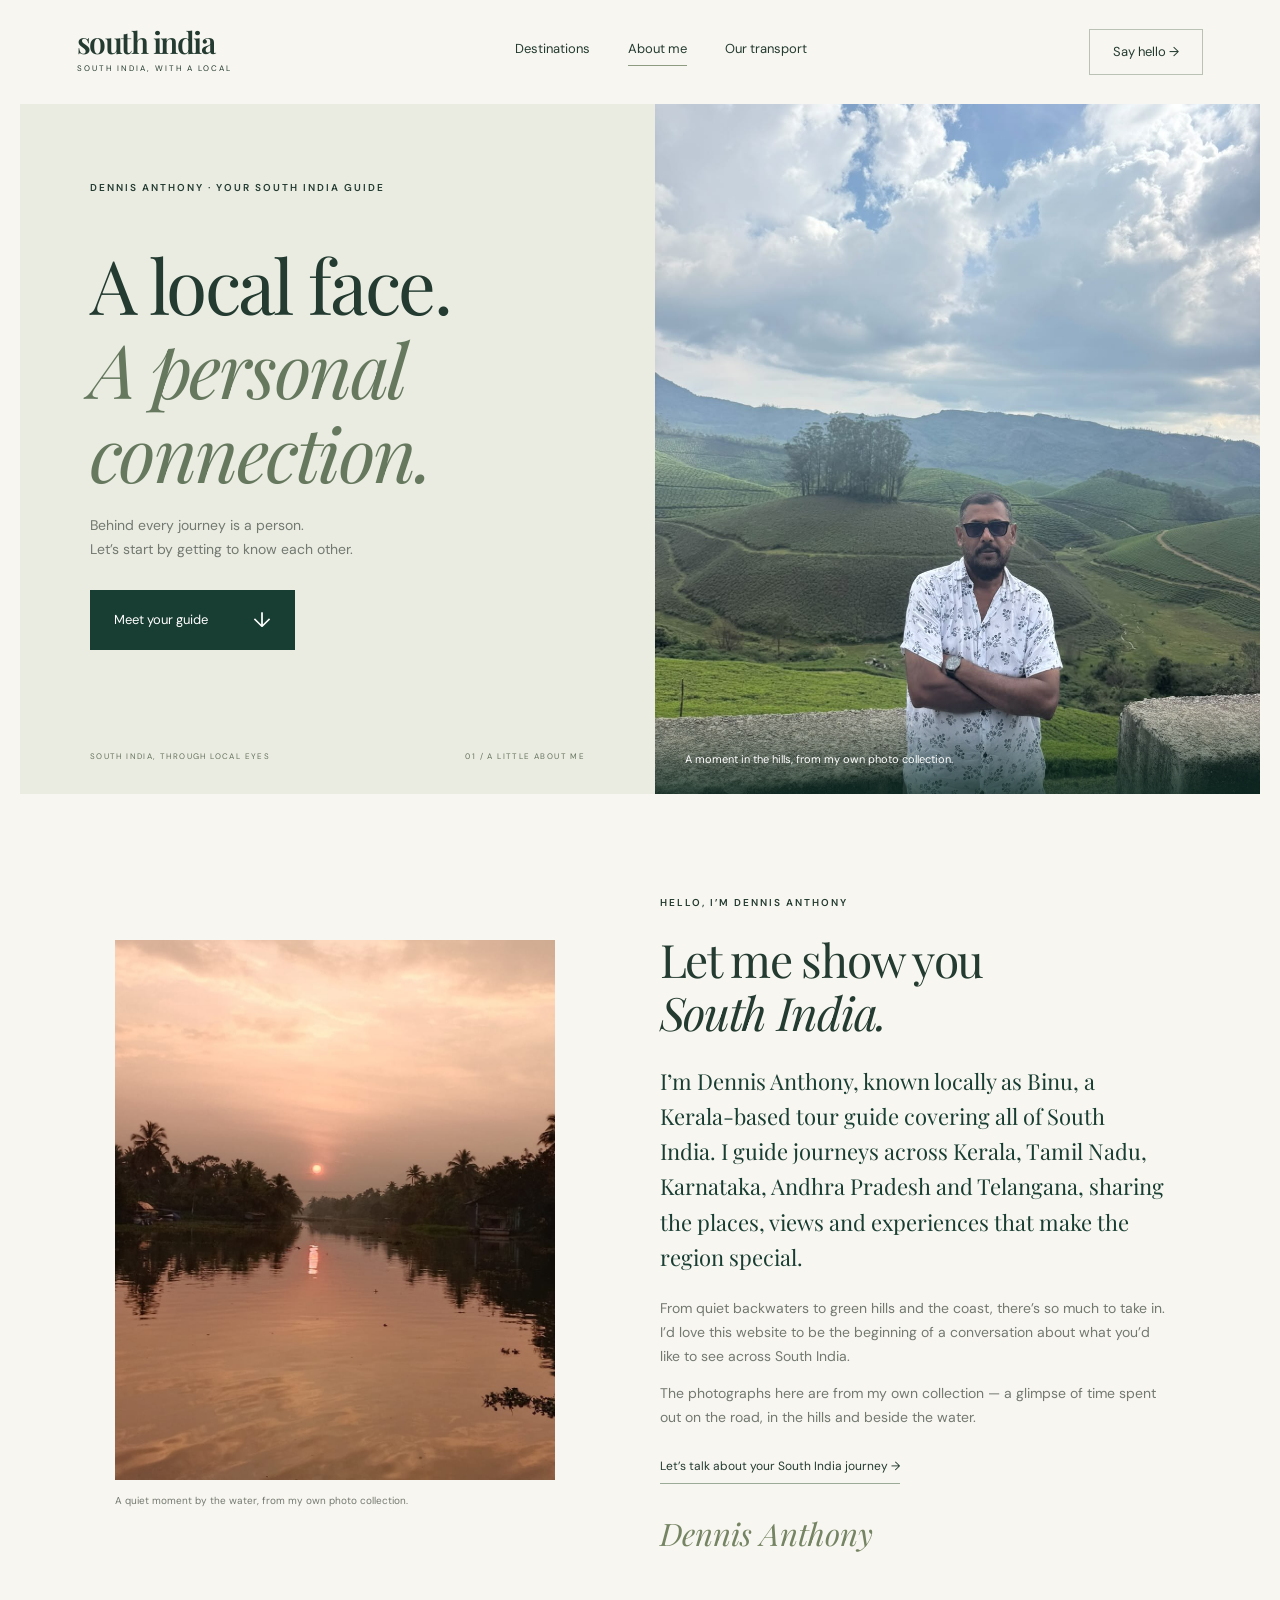
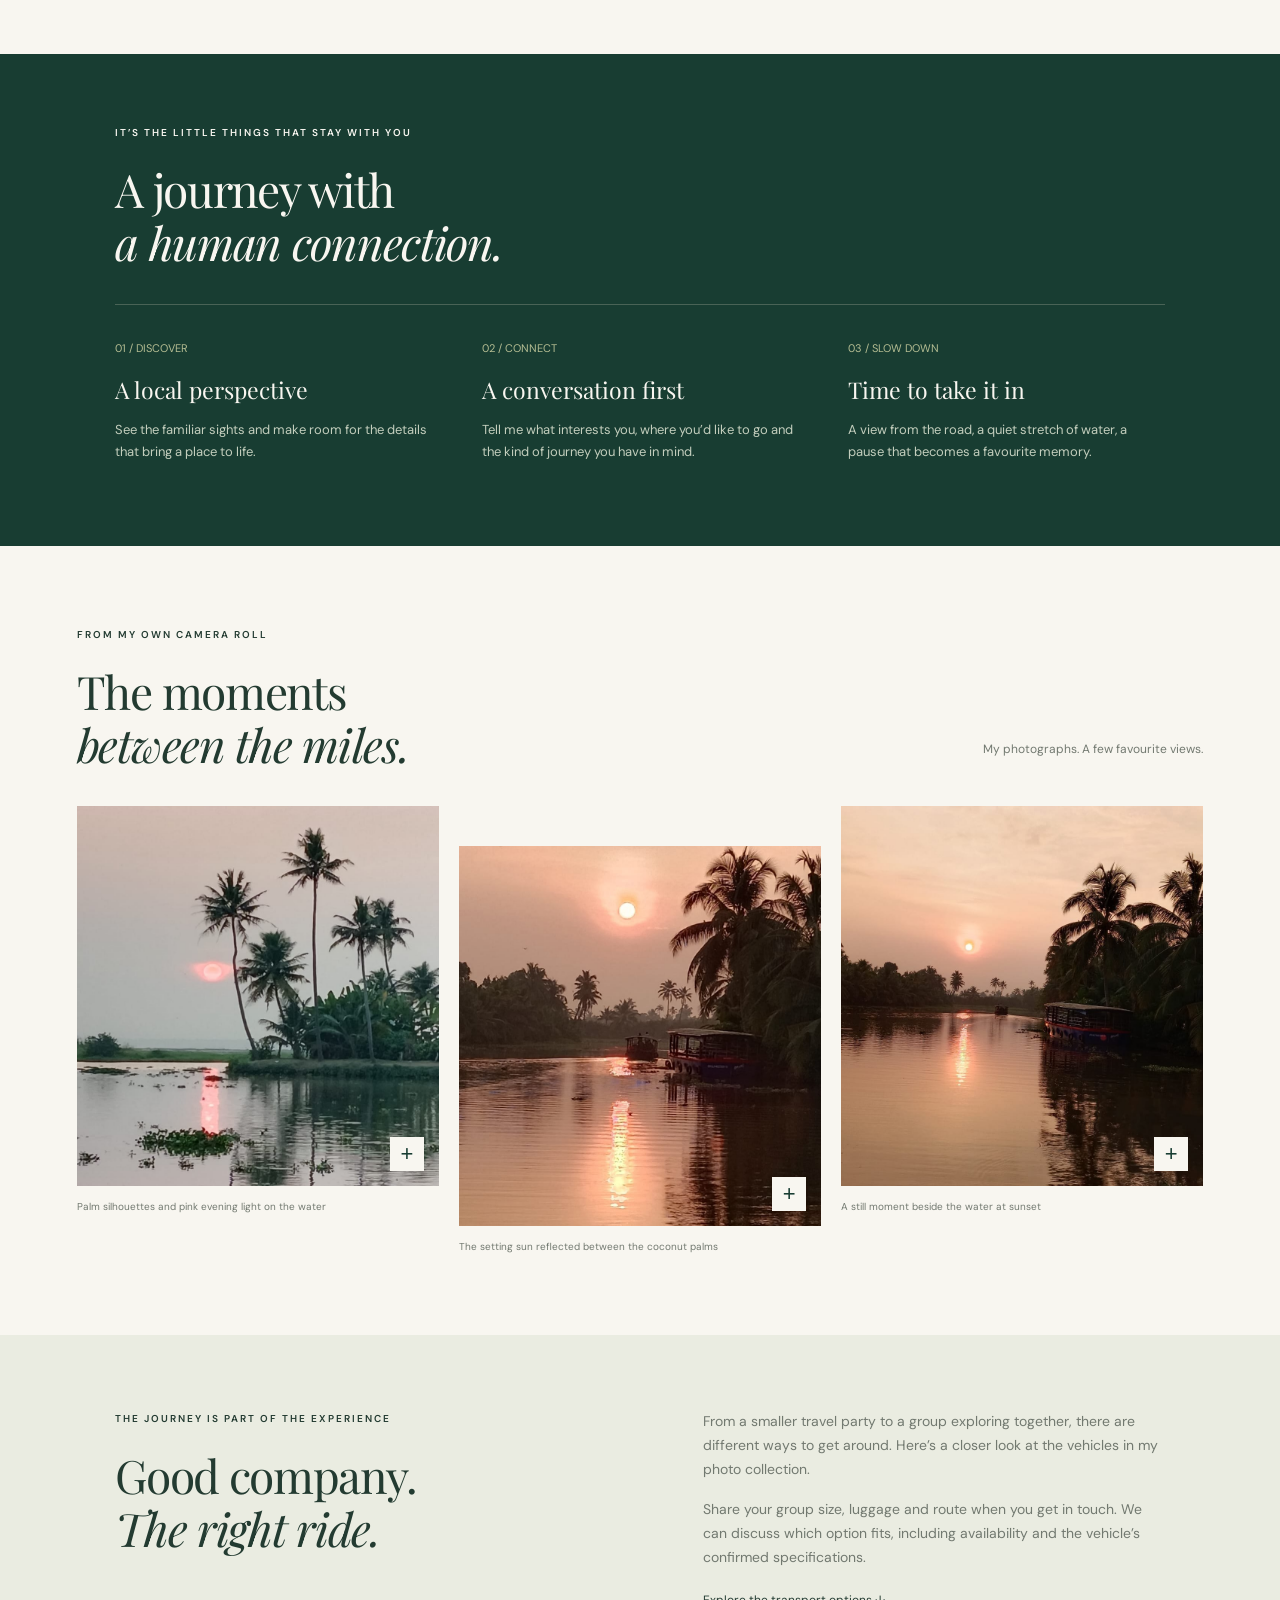
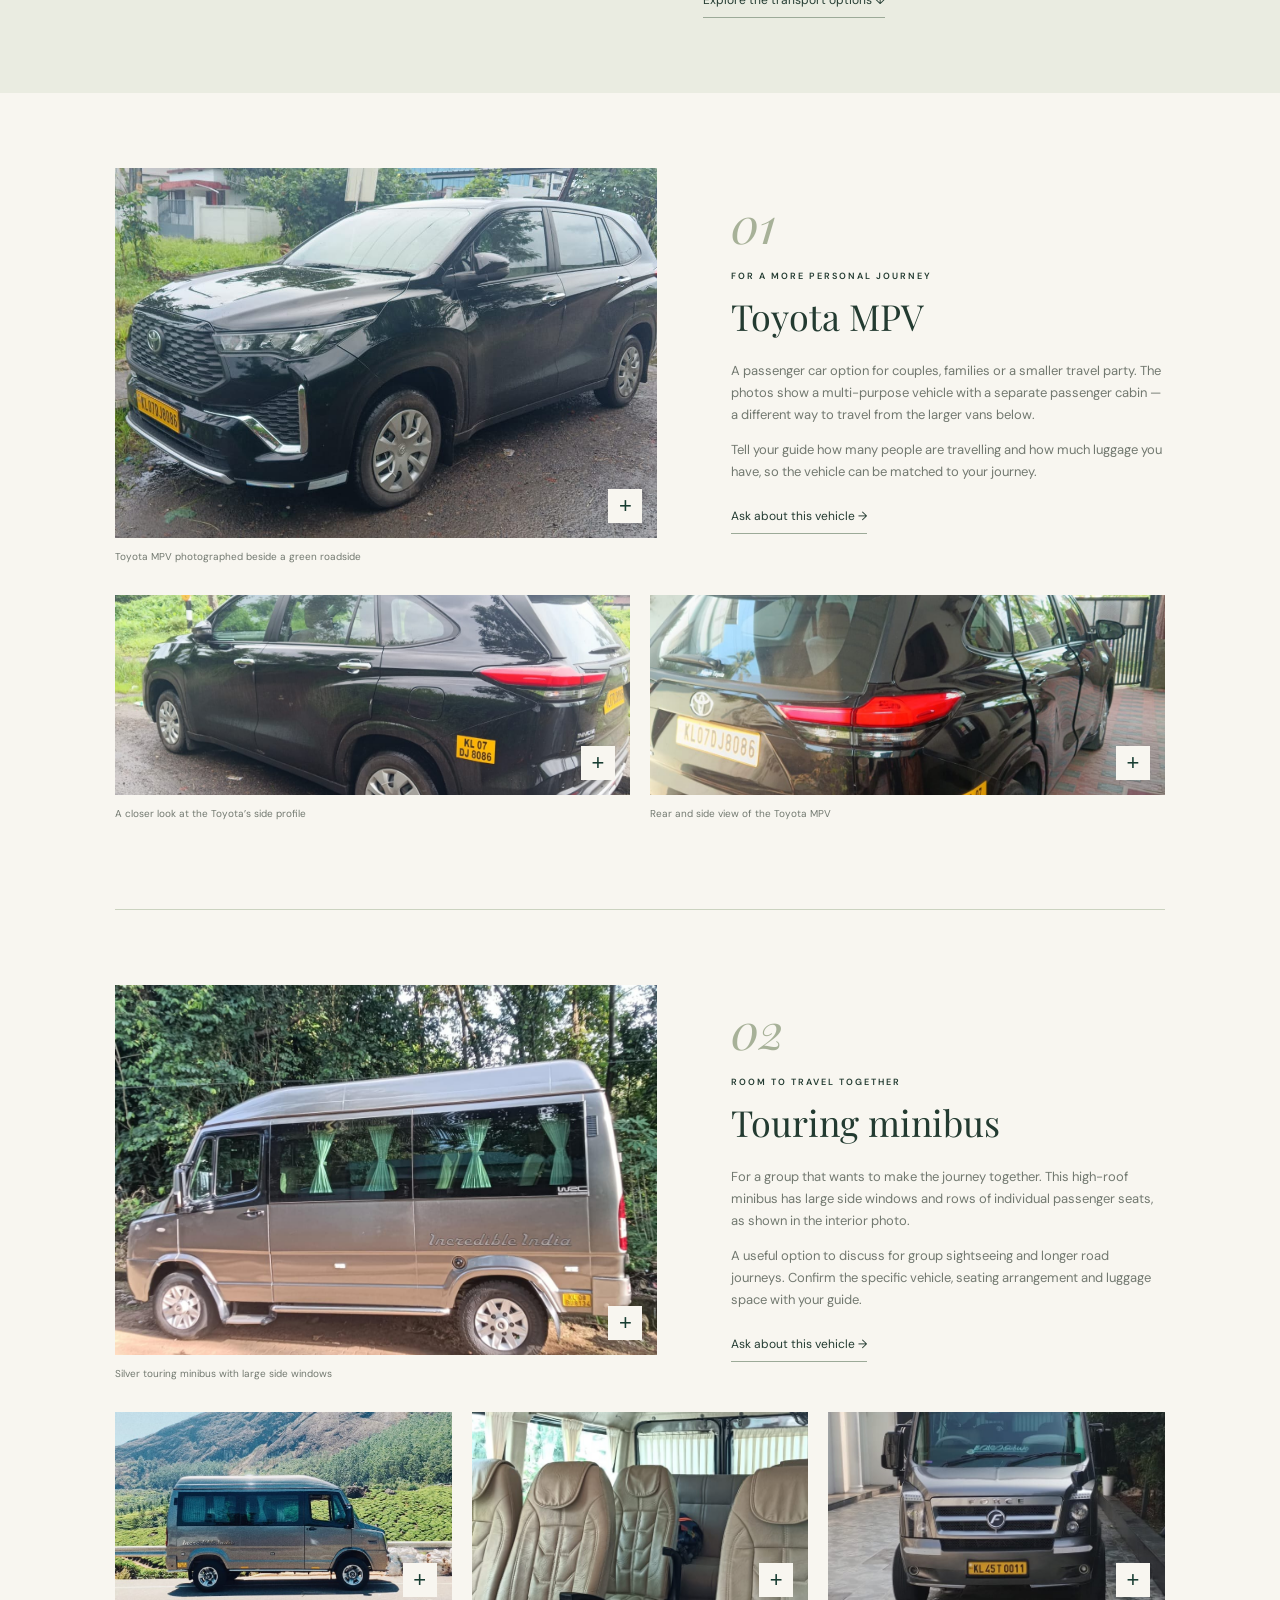
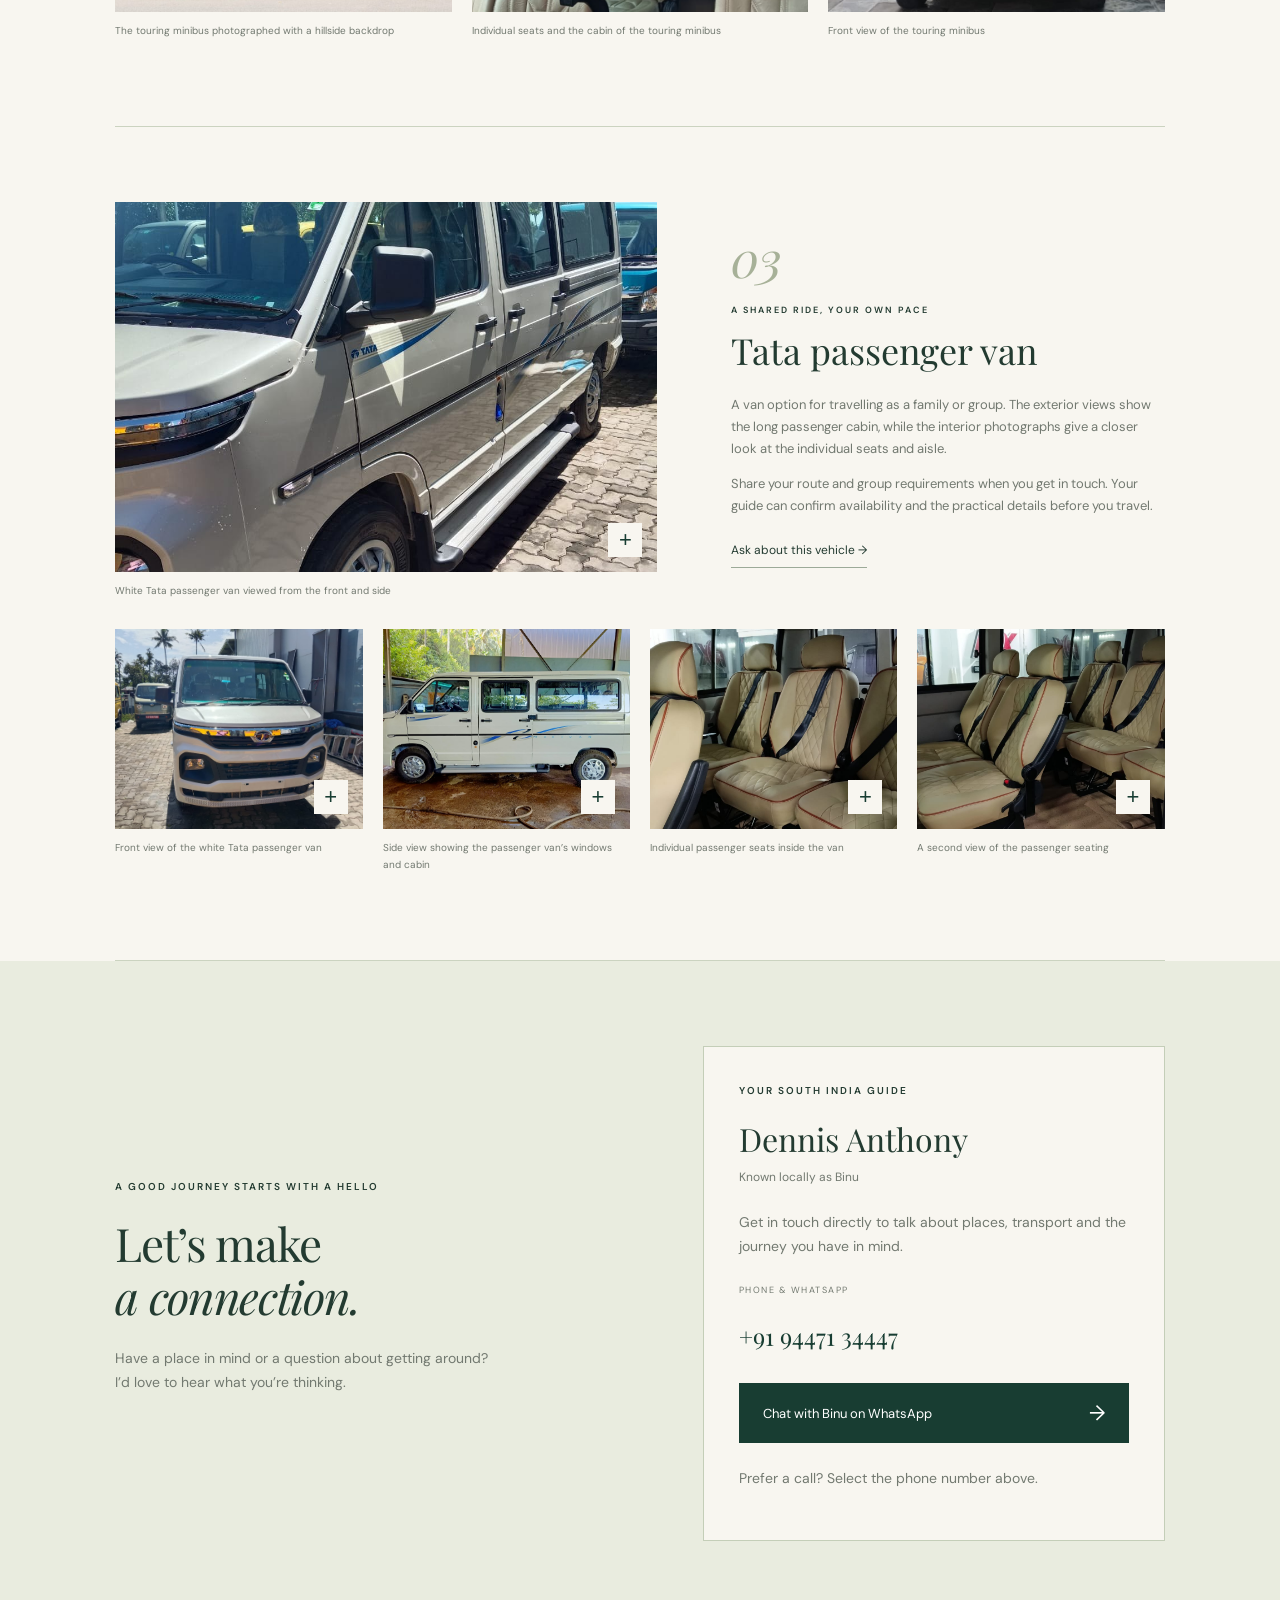
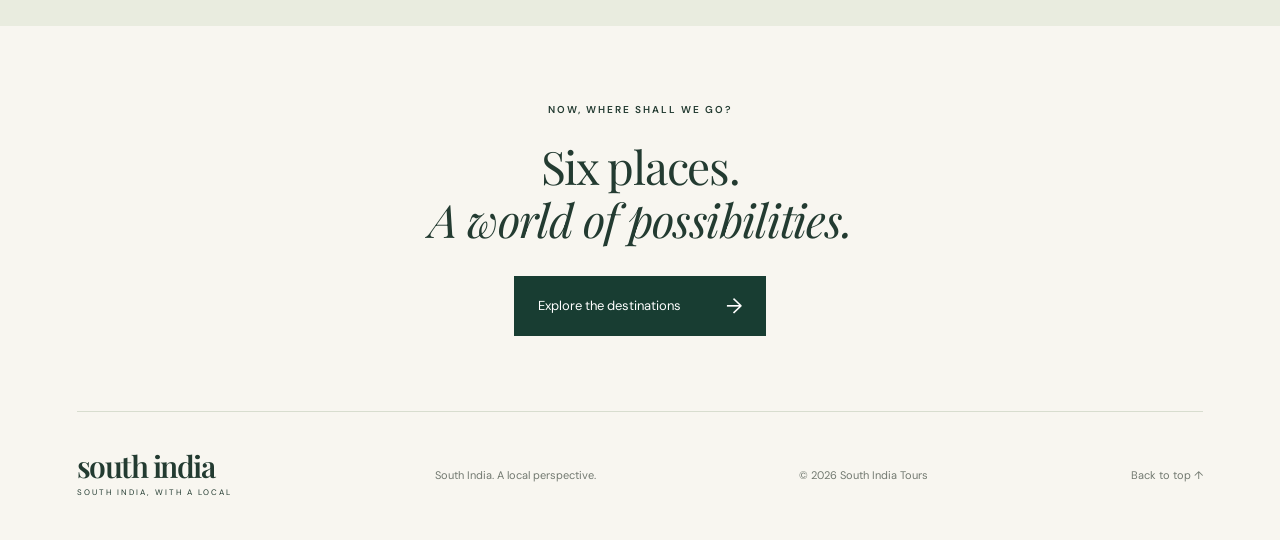
==== commit 85b05af0: "Replace repeated about portrait with personal backwater photography" ====
--- a/about.html
+++ b/about.html
@@ -1,8 +1,8 @@
 <!doctype html><html lang="en"><head><meta charset="UTF-8"><meta name="viewport" content="width=device-width, initial-scale=1"><meta name="description" content="Meet Dennis Anthony, known locally as Binu, your Kerala-based guide for tours across South India. Explore personal photos and transport options."><title>Dennis Anthony — Your South India Guide & Transport | South India Tours</title><link rel="stylesheet" href="style.css"></head><body class="about-page"><header><a class="logo" href="index.html">south india<span>SOUTH INDIA, WITH A LOCAL</span></a><nav aria-label="Main navigation"><a href="index.html#destinations">Destinations</a><a href="about.html" aria-current="page">About me</a><a href="#transport">Our transport</a></nav><a class="nav-button" href="#contact">Say hello →</a></header><main>
 <section class="about-hero"><div class="about-hero-copy"><p class="eyebrow">DENNIS ANTHONY · YOUR SOUTH INDIA GUIDE</p><h1>A local face.<br><em>A personal<br>connection.</em></h1><p>Behind every journey is a person.<br>Let’s start by getting to know each other.</p><a class="button" href="#my-story">Meet your guide <span>↓</span></a><div class="about-hero-note"><span>SOUTH INDIA, THROUGH LOCAL EYES</span><span>01 / A LITTLE ABOUT ME</span></div></div><figure class="about-hero-photo"><img class="" src="assets/guide/guide-in-the-hills.jpg" alt="Dennis Anthony standing in front of Kerala’s green hills" width="1200" height="1600" fetchpriority="high" decoding="async"><figcaption>A moment in the hills, from my own photo collection.</figcaption></figure></section>
-<section class="guide-story" id="my-story"><figure><img class="" src="assets/guide/guide-portrait.jpg" alt="Dennis Anthony with tea-covered hills in the background" width="1200" height="1600" loading="lazy" decoding="async"><figcaption>A familiar face along the way.</figcaption></figure><div><p class="eyebrow">HELLO, I’M DENNIS ANTHONY</p><h2>Let me show you<br><em>South India.</em></h2><p class="story-lead">I’m Dennis Anthony, known locally as Binu, a Kerala-based tour guide covering all of South India. I guide journeys across Kerala, Tamil Nadu, Karnataka, Andhra Pradesh and Telangana, sharing the places, views and experiences that make the region special.</p><p>From quiet backwaters to green hills and the coast, there’s so much to take in. I’d love this website to be the beginning of a conversation about what you’d like to see across South India.</p><p>The photographs here are from my own collection — a glimpse of time spent out on the road, in the hills and beside the water.</p><a class="text-link" href="#contact">Let’s talk about your South India journey →</a><div class="guide-signature">Dennis Anthony</div></div></section>
+<section class="guide-story" id="my-story"><figure><img class="" src="assets/guide/river-reflections.jpg" alt="A quiet waterway beneath a warm evening sky, photographed by Dennis Anthony" width="960" height="1280" loading="lazy" decoding="async"><figcaption>A quiet moment by the water, from my own photo collection.</figcaption></figure><div><p class="eyebrow">HELLO, I’M DENNIS ANTHONY</p><h2>Let me show you<br><em>South India.</em></h2><p class="story-lead">I’m Dennis Anthony, known locally as Binu, a Kerala-based tour guide covering all of South India. I guide journeys across Kerala, Tamil Nadu, Karnataka, Andhra Pradesh and Telangana, sharing the places, views and experiences that make the region special.</p><p>From quiet backwaters to green hills and the coast, there’s so much to take in. I’d love this website to be the beginning of a conversation about what you’d like to see across South India.</p><p>The photographs here are from my own collection — a glimpse of time spent out on the road, in the hills and beside the water.</p><a class="text-link" href="#contact">Let’s talk about your South India journey →</a><div class="guide-signature">Dennis Anthony</div></div></section>
 <section class="guide-principles"><p class="eyebrow">IT’S THE LITTLE THINGS THAT STAY WITH YOU</p><h2>A journey with<br><em>a human connection.</em></h2><div class="value-grid"><article><span>01 / DISCOVER</span><h3>A local perspective</h3><p>See the familiar sights and make room for the details that bring a place to life.</p></article><article><span>02 / CONNECT</span><h3>A conversation first</h3><p>Tell me what interests you, where you’d like to go and the kind of journey you have in mind.</p></article><article><span>03 / SLOW DOWN</span><h3>Time to take it in</h3><p>A view from the road, a quiet stretch of water, a pause that becomes a favourite memory.</p></article></div></section>
-<section class="personal-journal"><div class="section-top"><div><p class="eyebrow">FROM MY OWN CAMERA ROLL</p><h2>The moments<br><em>between the miles.</em></h2></div><p class="muted">My photographs. A few favourite views.</p></div><div class="personal-photo-grid"><figure><button type="button" class="photo-open" data-photo="assets/guide/backwater-dusk.jpg" data-caption="Palm silhouettes and pink evening light on the water" aria-label="Enlarge photograph: Palm silhouettes and pink evening light on the water"><img class="" src="assets/guide/backwater-dusk.jpg" alt="Palm silhouettes and pink evening light on the water" width="960" height="1280" loading="lazy" decoding="async"><span class="enlarge" aria-hidden="true">+</span></button><figcaption>Palm silhouettes and pink evening light on the water</figcaption></figure><figure><button type="button" class="photo-open" data-photo="assets/guide/palms-at-sunset.jpg" data-caption="The setting sun reflected between the coconut palms" aria-label="Enlarge photograph: The setting sun reflected between the coconut palms"><img class="" src="assets/guide/palms-at-sunset.jpg" alt="The setting sun reflected between the coconut palms" width="960" height="1280" loading="lazy" decoding="async"><span class="enlarge" aria-hidden="true">+</span></button><figcaption>The setting sun reflected between the coconut palms</figcaption></figure><figure><button type="button" class="photo-open" data-photo="assets/guide/river-reflections.jpg" data-caption="A quiet waterway beneath a warm evening sky" aria-label="Enlarge photograph: A quiet waterway beneath a warm evening sky"><img class="" src="assets/guide/river-reflections.jpg" alt="A quiet waterway beneath a warm evening sky" width="960" height="1280" loading="lazy" decoding="async"><span class="enlarge" aria-hidden="true">+</span></button><figcaption>A quiet waterway beneath a warm evening sky</figcaption></figure><figure><button type="button" class="photo-open" data-photo="assets/guide/quiet-water.jpg" data-caption="A still moment beside the water at sunset" aria-label="Enlarge photograph: A still moment beside the water at sunset"><img class="" src="assets/guide/quiet-water.jpg" alt="A still moment beside the water at sunset" width="960" height="1280" loading="lazy" decoding="async"><span class="enlarge" aria-hidden="true">+</span></button><figcaption>A still moment beside the water at sunset</figcaption></figure></div></section>
+<section class="personal-journal"><div class="section-top"><div><p class="eyebrow">FROM MY OWN CAMERA ROLL</p><h2>The moments<br><em>between the miles.</em></h2></div><p class="muted">My photographs. A few favourite views.</p></div><div class="personal-photo-grid"><figure><button type="button" class="photo-open" data-photo="assets/guide/backwater-dusk.jpg" data-caption="Palm silhouettes and pink evening light on the water" aria-label="Enlarge photograph: Palm silhouettes and pink evening light on the water"><img class="" src="assets/guide/backwater-dusk.jpg" alt="Palm silhouettes and pink evening light on the water" width="960" height="1280" loading="lazy" decoding="async"><span class="enlarge" aria-hidden="true">+</span></button><figcaption>Palm silhouettes and pink evening light on the water</figcaption></figure><figure><button type="button" class="photo-open" data-photo="assets/guide/palms-at-sunset.jpg" data-caption="The setting sun reflected between the coconut palms" aria-label="Enlarge photograph: The setting sun reflected between the coconut palms"><img class="" src="assets/guide/palms-at-sunset.jpg" alt="The setting sun reflected between the coconut palms" width="960" height="1280" loading="lazy" decoding="async"><span class="enlarge" aria-hidden="true">+</span></button><figcaption>The setting sun reflected between the coconut palms</figcaption></figure><figure><button type="button" class="photo-open" data-photo="assets/guide/quiet-water.jpg" data-caption="A still moment beside the water at sunset" aria-label="Enlarge photograph: A still moment beside the water at sunset"><img class="" src="assets/guide/quiet-water.jpg" alt="A still moment beside the water at sunset" width="960" height="1280" loading="lazy" decoding="async"><span class="enlarge" aria-hidden="true">+</span></button><figcaption>A still moment beside the water at sunset</figcaption></figure></div></section>
 <section class="transport-intro" id="transport"><div><p class="eyebrow">THE JOURNEY IS PART OF THE EXPERIENCE</p><h2>Good company.<br><em>The right ride.</em></h2></div><div><p>From a smaller travel party to a group exploring together, there are different ways to get around. Here’s a closer look at the vehicles in my photo collection.</p><p>Share your group size, luggage and route when you get in touch. We can discuss which option fits, including availability and the vehicle’s confirmed specifications.</p><a class="text-link" href="#vehicle-01">Explore the transport options ↓</a></div></section><section class="transport-collection" aria-label="Vehicle options"><article class="vehicle-story" id="vehicle-01"><div class="vehicle-main"><figure><button type="button" class="photo-open" data-photo="assets/transport/toyota-front.jpg" data-caption="Toyota MPV photographed beside a green roadside" aria-label="Enlarge photograph: Toyota MPV photographed beside a green roadside"><img class="" src="assets/transport/toyota-front.jpg" alt="Toyota MPV photographed beside a green roadside" width="1280" height="720" loading="lazy" decoding="async"><span class="enlarge" aria-hidden="true">+</span></button><figcaption>Toyota MPV photographed beside a green roadside</figcaption></figure><div class="vehicle-copy"><span class="vehicle-number">01</span><p class="eyebrow">FOR A MORE PERSONAL JOURNEY</p><h3>Toyota MPV</h3><p>A passenger car option for couples, families or a smaller travel party. The photos show a multi-purpose vehicle with a separate passenger cabin — a different way to travel from the larger vans below.</p><p>Tell your guide how many people are travelling and how much luggage you have, so the vehicle can be matched to your journey.</p><a class="text-link" href="#contact">Ask about this vehicle →</a></div></div><div class="vehicle-gallery"><figure><button type="button" class="photo-open" data-photo="assets/transport/toyota-side.jpg" data-caption="A closer look at the Toyota’s side profile" aria-label="Enlarge photograph: A closer look at the Toyota’s side profile"><img class="" src="assets/transport/toyota-side.jpg" alt="A closer look at the Toyota’s side profile" width="1280" height="720" loading="lazy" decoding="async"><span class="enlarge" aria-hidden="true">+</span></button><figcaption>A closer look at the Toyota’s side profile</figcaption></figure><figure><button type="button" class="photo-open" data-photo="assets/transport/toyota-rear.jpg" data-caption="Rear and side view of the Toyota MPV" aria-label="Enlarge photograph: Rear and side view of the Toyota MPV"><img class="" src="assets/transport/toyota-rear.jpg" alt="Rear and side view of the Toyota MPV" width="1280" height="720" loading="lazy" decoding="async"><span class="enlarge" aria-hidden="true">+</span></button><figcaption>Rear and side view of the Toyota MPV</figcaption></figure></div></article><article class="vehicle-story" id="vehicle-02"><div class="vehicle-main"><figure><button type="button" class="photo-open" data-photo="assets/transport/minibus-side.jpg" data-caption="Silver touring minibus with large side windows" aria-label="Enlarge photograph: Silver touring minibus with large side windows"><img class="" src="assets/transport/minibus-side.jpg" alt="Silver touring minibus with large side windows" width="1280" height="942" loading="lazy" decoding="async"><span class="enlarge" aria-hidden="true">+</span></button><figcaption>Silver touring minibus with large side windows</figcaption></figure><div class="vehicle-copy"><span class="vehicle-number">02</span><p class="eyebrow">ROOM TO TRAVEL TOGETHER</p><h3>Touring minibus</h3><p>For a group that wants to make the journey together. This high-roof minibus has large side windows and rows of individual passenger seats, as shown in the interior photo.</p><p>A useful option to discuss for group sightseeing and longer road journeys. Confirm the specific vehicle, seating arrangement and luggage space with your guide.</p><a class="text-link" href="#contact">Ask about this vehicle →</a></div></div><div class="vehicle-gallery"><figure><button type="button" class="photo-open" data-photo="assets/transport/minibus-in-the-hills.jpg" data-caption="The touring minibus photographed with a hillside backdrop" aria-label="Enlarge photograph: The touring minibus photographed with a hillside backdrop"><img class="" src="assets/transport/minibus-in-the-hills.jpg" alt="The touring minibus photographed with a hillside backdrop" width="1280" height="575" loading="lazy" decoding="async"><span class="enlarge" aria-hidden="true">+</span></button><figcaption>The touring minibus photographed with a hillside backdrop</figcaption></figure><figure><button type="button" class="photo-open" data-photo="assets/transport/minibus-interior.jpg" data-caption="Individual seats and the cabin of the touring minibus" aria-label="Enlarge photograph: Individual seats and the cabin of the touring minibus"><img class="" src="assets/transport/minibus-interior.jpg" alt="Individual seats and the cabin of the touring minibus" width="720" height="1280" loading="lazy" decoding="async"><span class="enlarge" aria-hidden="true">+</span></button><figcaption>Individual seats and the cabin of the touring minibus</figcaption></figure><figure><button type="button" class="photo-open" data-photo="assets/transport/minibus-front.jpg" data-caption="Front view of the touring minibus" aria-label="Enlarge photograph: Front view of the touring minibus"><img class="" src="assets/transport/minibus-front.jpg" alt="Front view of the touring minibus" width="720" height="1600" loading="lazy" decoding="async"><span class="enlarge" aria-hidden="true">+</span></button><figcaption>Front view of the touring minibus</figcaption></figure></div></article><article class="vehicle-story" id="vehicle-03"><div class="vehicle-main"><figure><button type="button" class="photo-open" data-photo="assets/transport/tata-angle.jpg" data-caption="White Tata passenger van viewed from the front and side" aria-label="Enlarge photograph: White Tata passenger van viewed from the front and side"><img class="" src="assets/transport/tata-angle.jpg" alt="White Tata passenger van viewed from the front and side" width="960" height="1280" loading="lazy" decoding="async"><span class="enlarge" aria-hidden="true">+</span></button><figcaption>White Tata passenger van viewed from the front and side</figcaption></figure><div class="vehicle-copy"><span class="vehicle-number">03</span><p class="eyebrow">A SHARED RIDE, YOUR OWN PACE</p><h3>Tata passenger van</h3><p>A van option for travelling as a family or group. The exterior views show the long passenger cabin, while the interior photographs give a closer look at the individual seats and aisle.</p><p>Share your route and group requirements when you get in touch. Your guide can confirm availability and the practical details before you travel.</p><a class="text-link" href="#contact">Ask about this vehicle →</a></div></div><div class="vehicle-gallery"><figure><button type="button" class="photo-open" data-photo="assets/transport/tata-front.jpg" data-caption="Front view of the white Tata passenger van" aria-label="Enlarge photograph: Front view of the white Tata passenger van"><img class="" src="assets/transport/tata-front.jpg" alt="Front view of the white Tata passenger van" width="1280" height="960" loading="lazy" decoding="async"><span class="enlarge" aria-hidden="true">+</span></button><figcaption>Front view of the white Tata passenger van</figcaption></figure><figure><button type="button" class="photo-open" data-photo="assets/transport/tata-side.jpg" data-caption="Side view showing the passenger van’s windows and cabin" aria-label="Enlarge photograph: Side view showing the passenger van’s windows and cabin"><img class="" src="assets/transport/tata-side.jpg" alt="Side view showing the passenger van’s windows and cabin" width="1600" height="1200" loading="lazy" decoding="async"><span class="enlarge" aria-hidden="true">+</span></button><figcaption>Side view showing the passenger van’s windows and cabin</figcaption></figure><figure><button type="button" class="photo-open" data-photo="assets/transport/tata-interior.jpg" data-caption="Individual passenger seats inside the van" aria-label="Enlarge photograph: Individual passenger seats inside the van"><img class="" src="assets/transport/tata-interior.jpg" alt="Individual passenger seats inside the van" width="1280" height="720" loading="lazy" decoding="async"><span class="enlarge" aria-hidden="true">+</span></button><figcaption>Individual passenger seats inside the van</figcaption></figure><figure><button type="button" class="photo-open" data-photo="assets/transport/tata-seating.jpg" data-caption="A second view of the passenger seating" aria-label="Enlarge photograph: A second view of the passenger seating"><img class="" src="assets/transport/tata-seating.jpg" alt="A second view of the passenger seating" width="1280" height="720" loading="lazy" decoding="async"><span class="enlarge" aria-hidden="true">+</span></button><figcaption>A second view of the passenger seating</figcaption></figure></div></article></section>
 <section class="about-contact" id="contact"><div><p class="eyebrow">A GOOD JOURNEY STARTS WITH A HELLO</p><h2>Let’s make<br><em>a connection.</em></h2><p>Have a place in mind or a question about getting around?<br>I’d love to hear what you’re thinking.</p></div><div class="guide-contact-card"><p class="eyebrow">YOUR SOUTH INDIA GUIDE</p><h3>Dennis Anthony <small class="local-name">Known locally as Binu</small></h3><p>Get in touch directly to talk about places, transport and the journey you have in mind.</p><span class="contact-label">PHONE &amp; WHATSAPP</span><a class="contact-phone" href="tel:+919447134447">+91 94471 34447</a><a class="button" href="https://wa.me/919447134447" target="_blank" rel="noopener noreferrer">Chat with Binu on WhatsApp <span>→</span></a><p class="form-note">Prefer a call? Select the phone number above.</p></div></section>
 <section class="about-discover"><p class="eyebrow">NOW, WHERE SHALL WE GO?</p><h2>Six places.<br><em>A world of possibilities.</em></h2><a class="button" href="index.html#destinations">Explore the destinations <span>→</span></a></section></main><footer><a class="logo" href="index.html">south india<span>SOUTH INDIA, WITH A LOCAL</span></a><p>South India. A local perspective.</p><span>© <span id="year"></span> South India Tours</span><a href="#">Back to top ↑</a></footer><dialog class="photo-dialog" aria-label="Expanded photograph"><button class="photo-close" type="button" aria-label="Close photograph">Close ×</button><img alt=""><p></p></dialog><script src="app.js"></script></body></html>
--- a/style.css
+++ b/style.css
@@ -14,3 +14,5 @@
 .local-name{display:block;font:12px/1.7 "DM Sans",sans-serif;color:var(--muted);margin-top:9px}
 
 .region-coverage{text-align:center;padding:65px 9%;background:#eaece1}.region-coverage>p:not(.eyebrow){max-width:680px;margin:25px auto;font-size:14px;color:var(--muted)}.region-coverage ul{list-style:none;padding:0;display:flex;justify-content:center;gap:12px;flex-wrap:wrap;margin:28px 0}.region-coverage li{border:1px solid #bbc7b1;padding:8px 16px;font-size:12px}.logo span{letter-spacing:2px;font-size:8px}
+
+.personal-photo-grid{grid-template-columns:repeat(3,minmax(0,1fr))}@media(max-width:800px){.personal-photo-grid{grid-template-columns:1fr}.personal-photo-grid img{height:420px}.personal-photo-grid figure:nth-child(even){padding-top:0}}
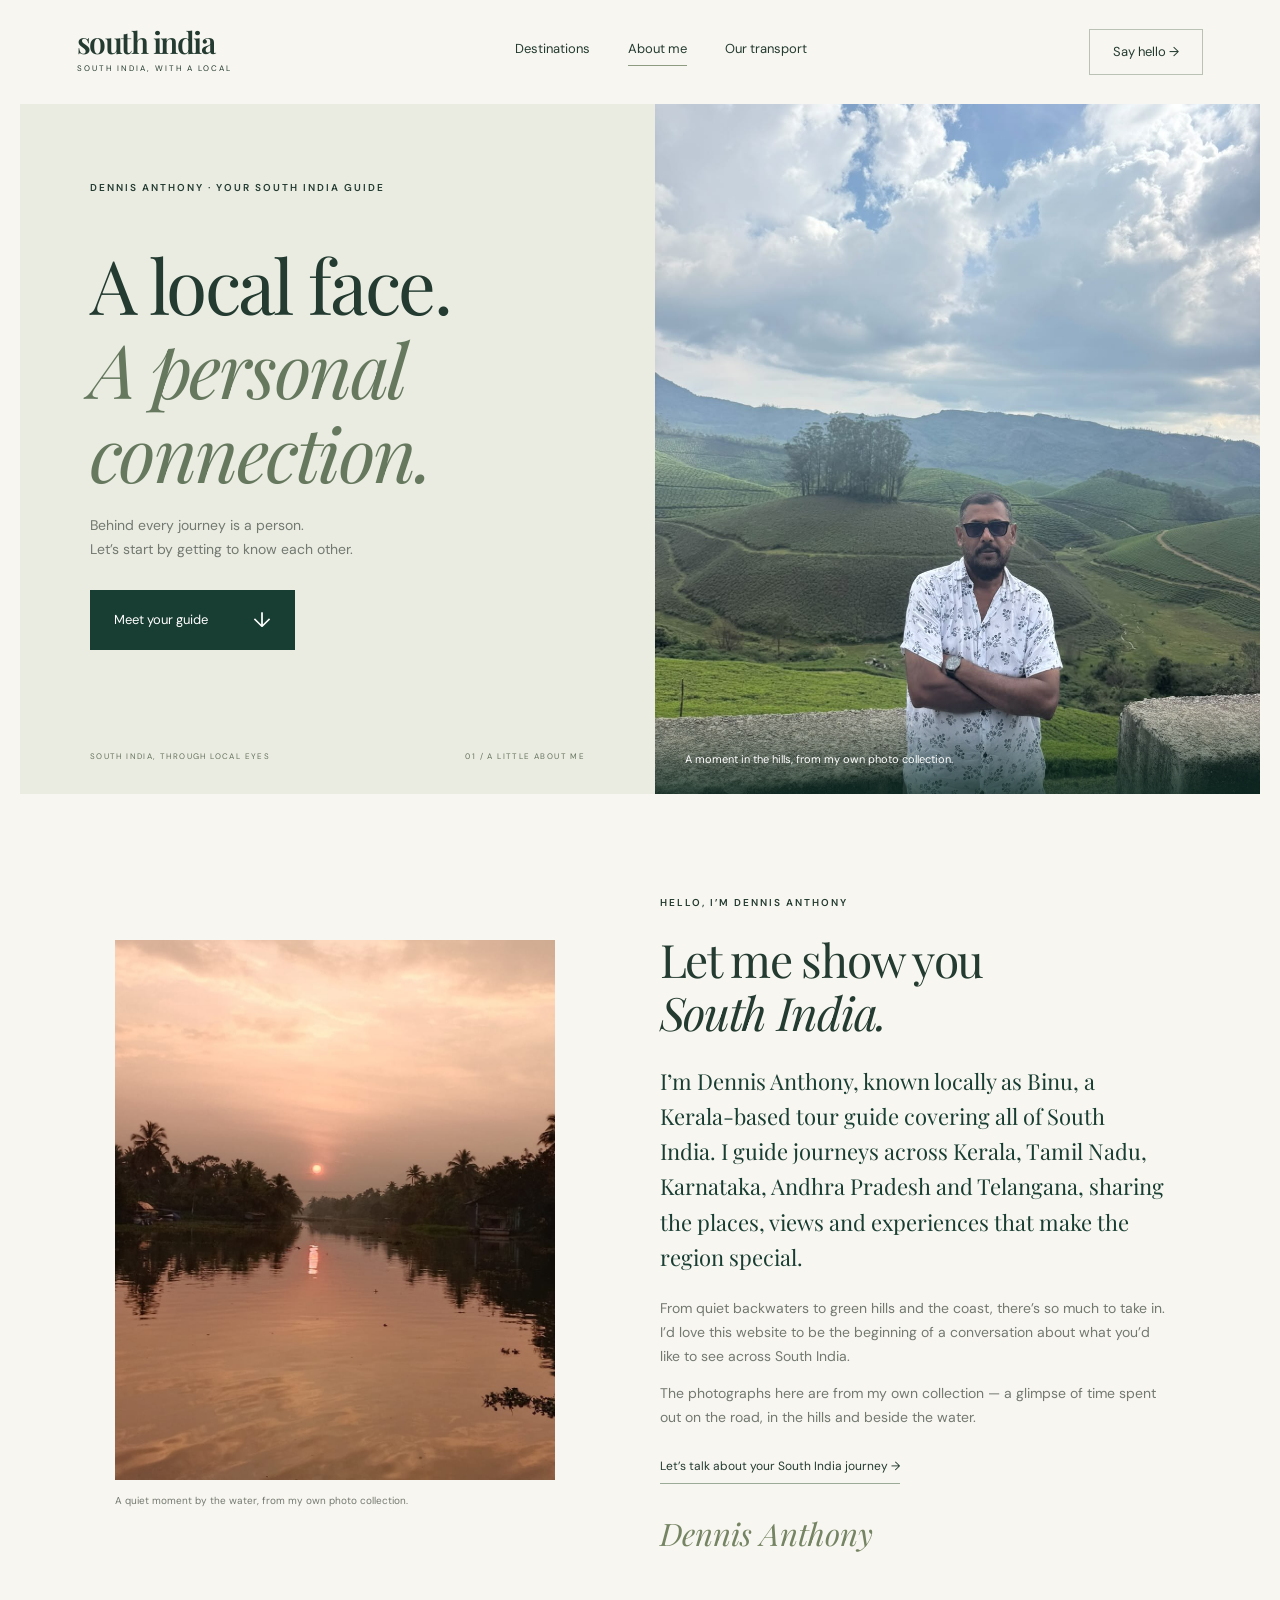
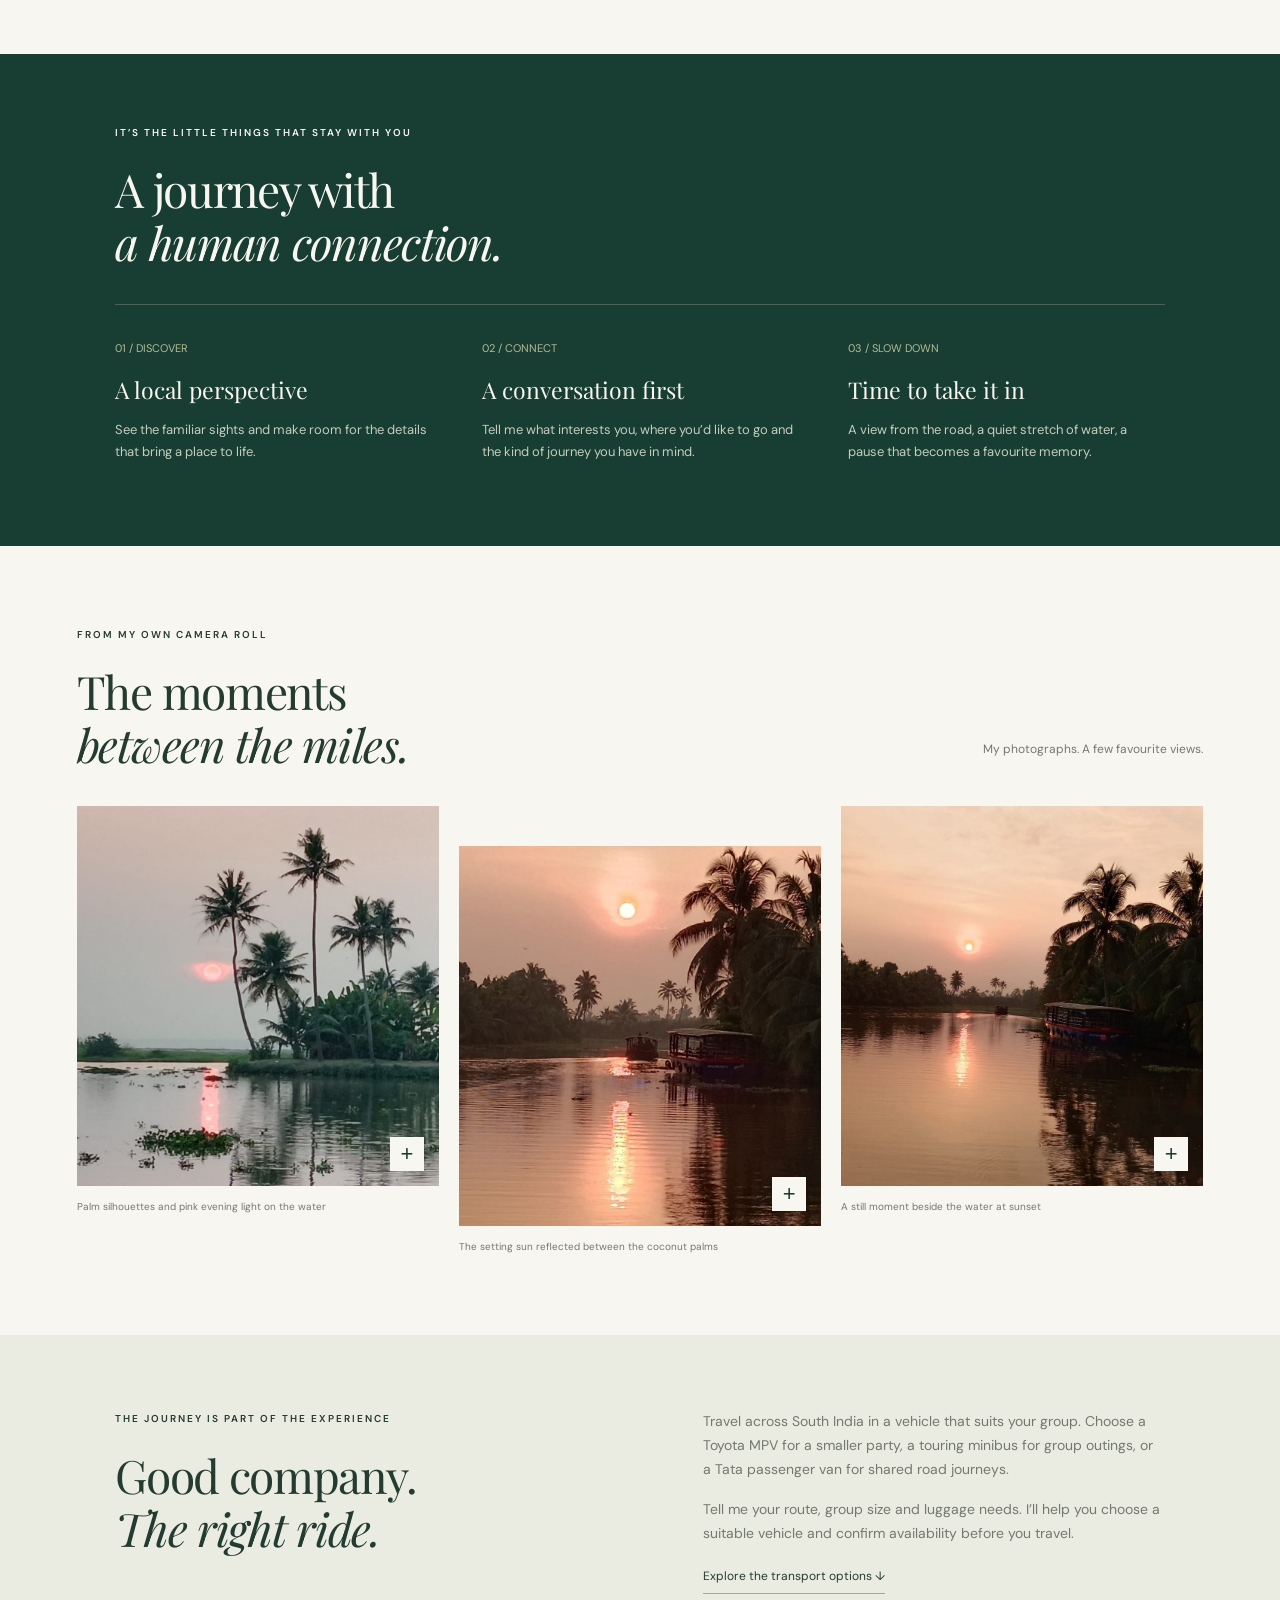
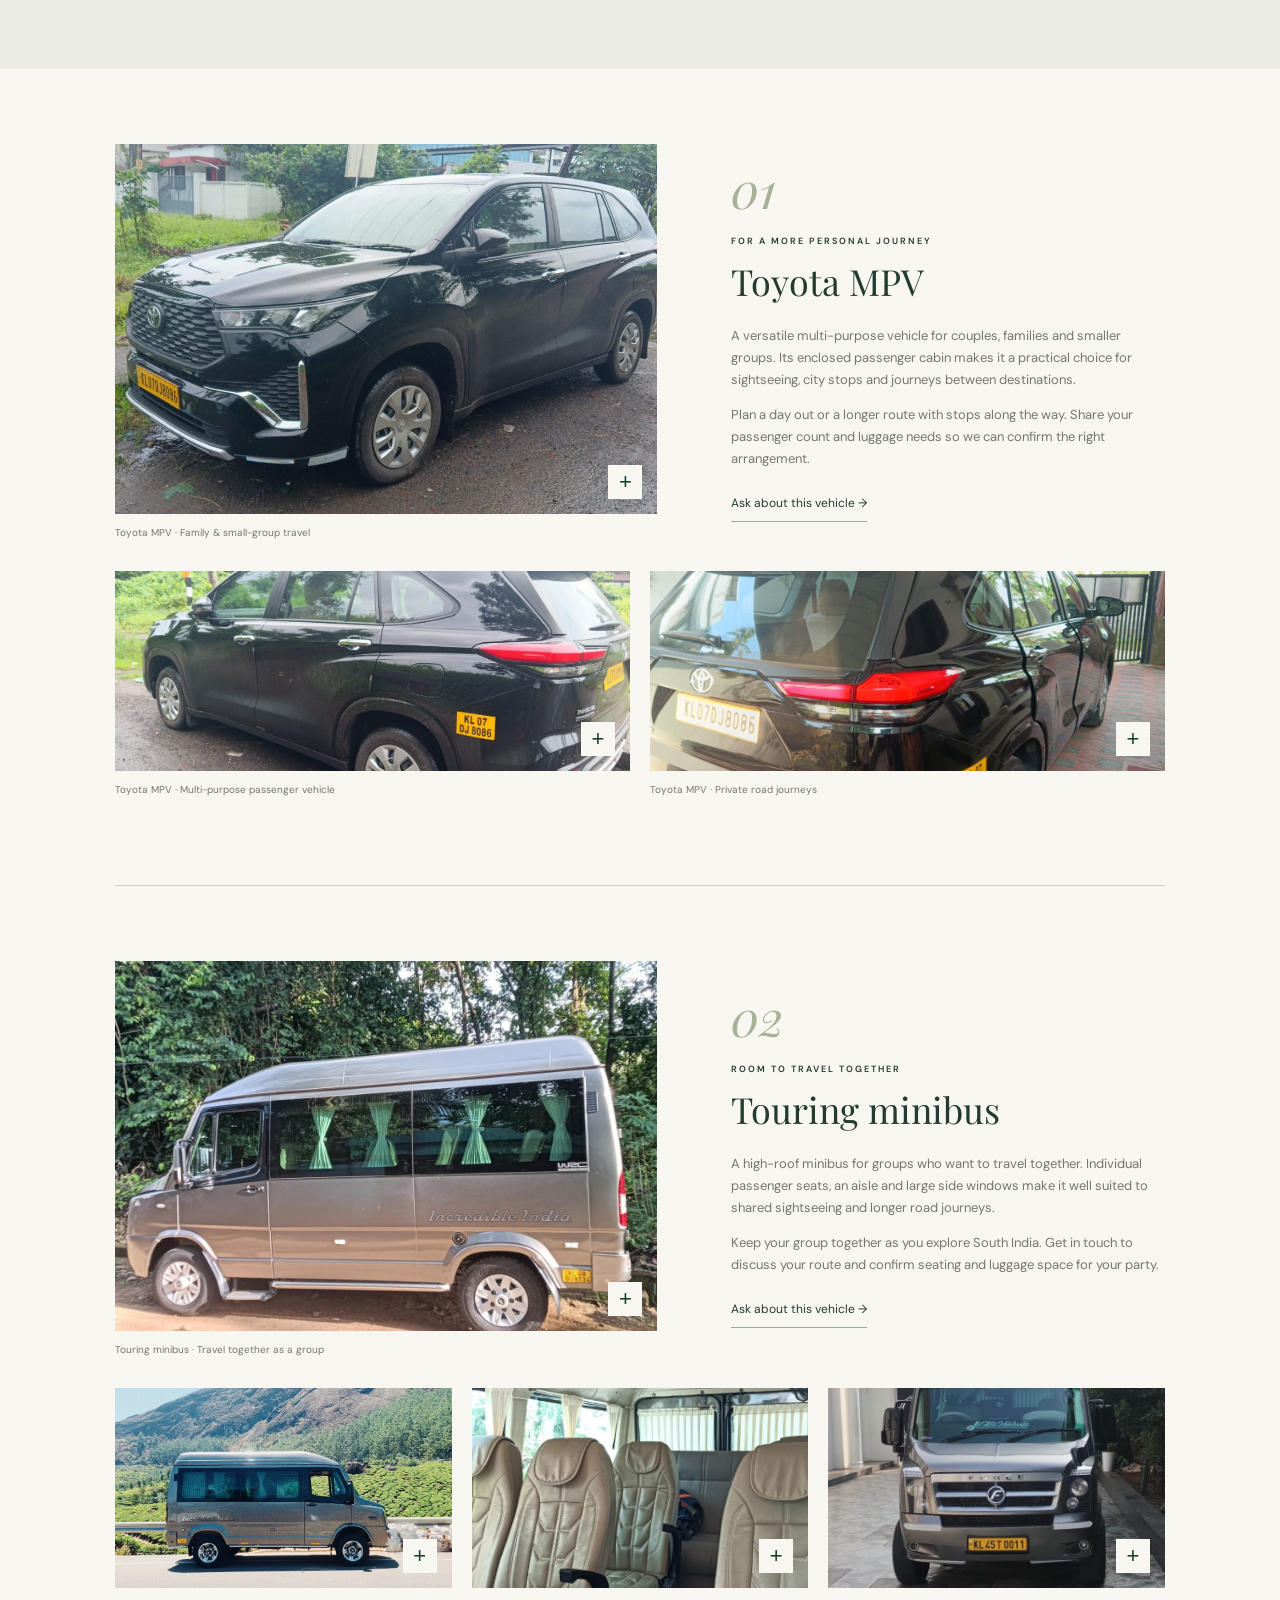
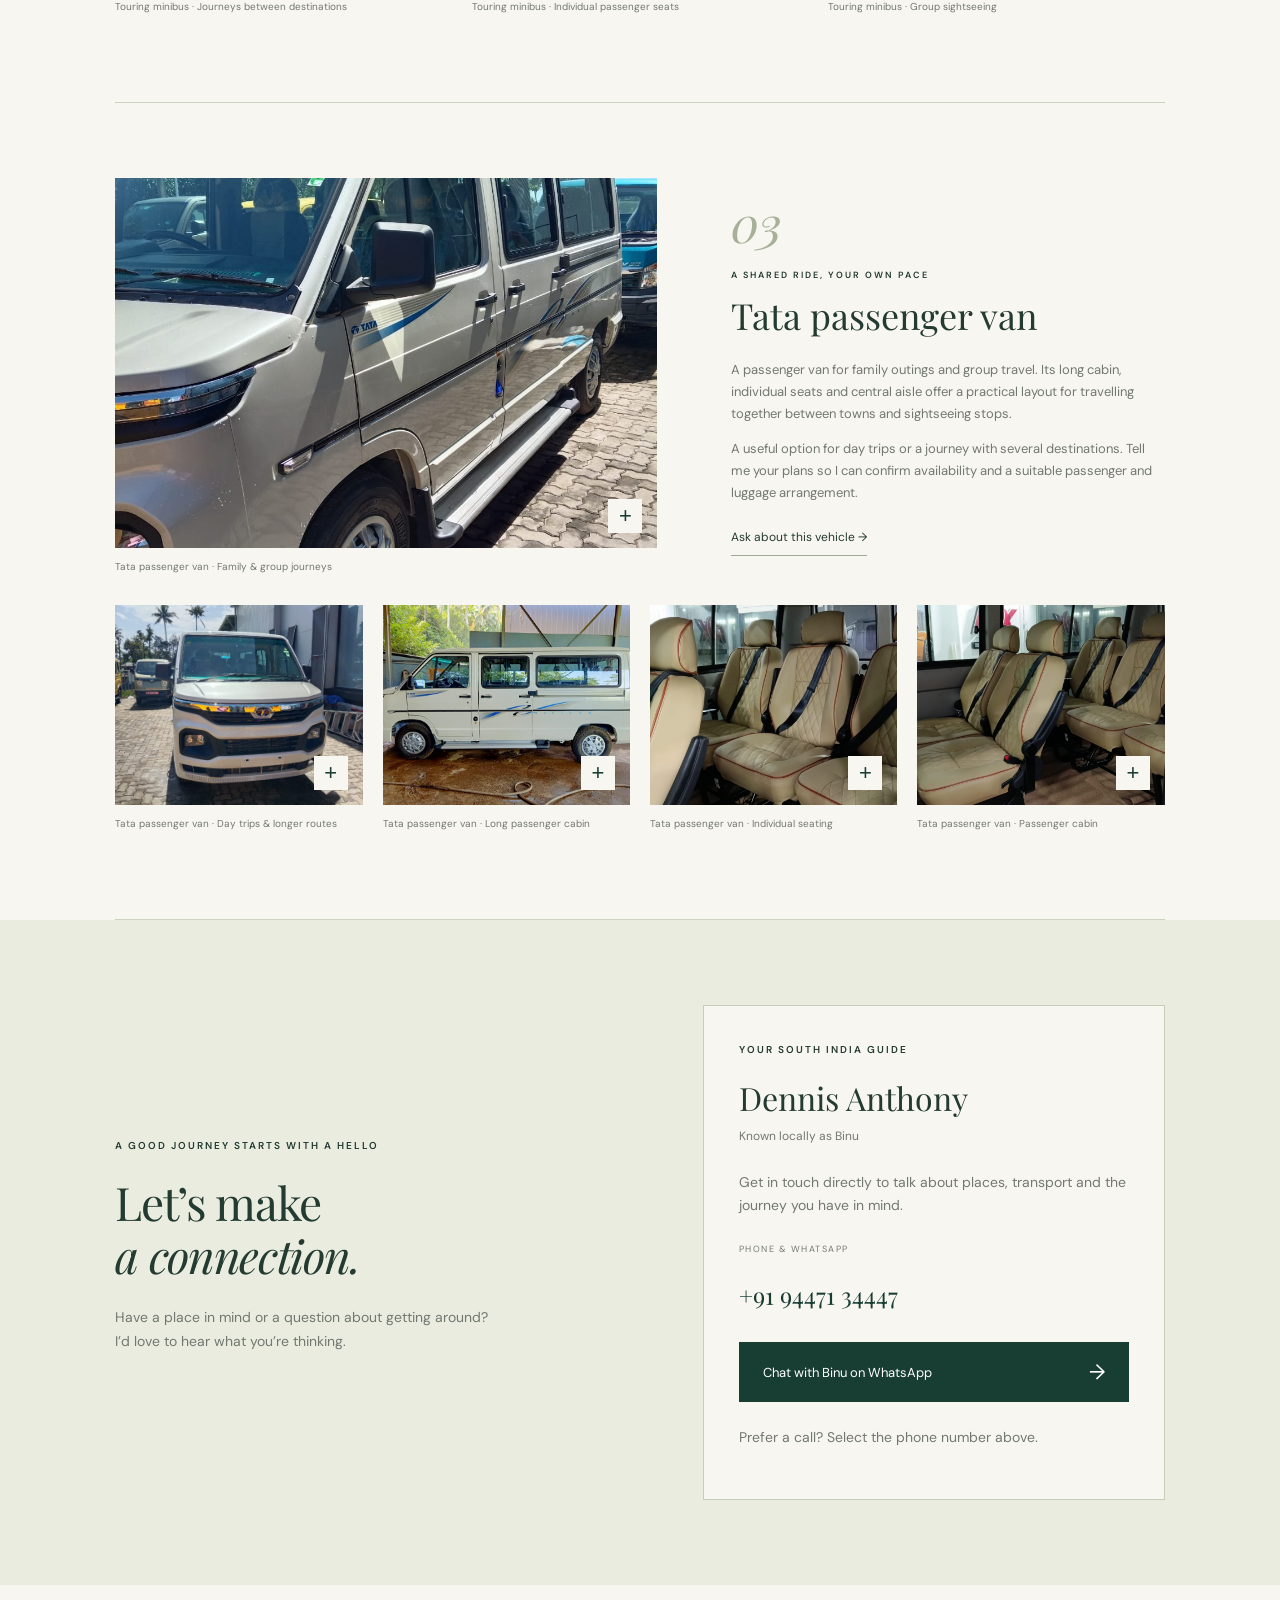
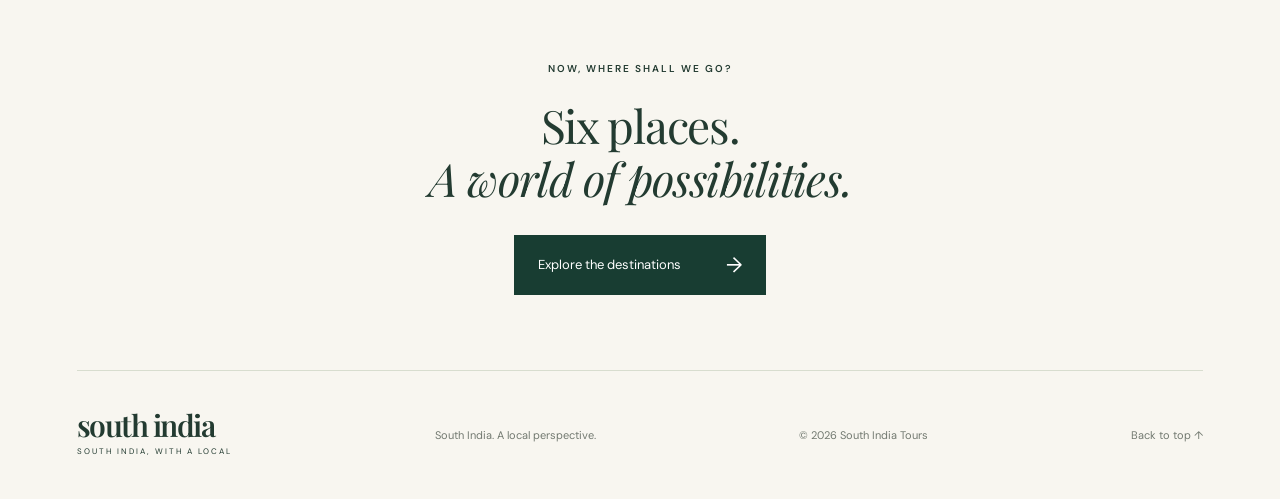
==== commit 2a1f74b2: "Describe transport vehicles and journeys rather than photographs" ====
--- a/about.html
+++ b/about.html
@@ -3,6 +3,6 @@
 <section class="guide-story" id="my-story"><figure><img class="" src="assets/guide/river-reflections.jpg" alt="A quiet waterway beneath a warm evening sky, photographed by Dennis Anthony" width="960" height="1280" loading="lazy" decoding="async"><figcaption>A quiet moment by the water, from my own photo collection.</figcaption></figure><div><p class="eyebrow">HELLO, I’M DENNIS ANTHONY</p><h2>Let me show you<br><em>South India.</em></h2><p class="story-lead">I’m Dennis Anthony, known locally as Binu, a Kerala-based tour guide covering all of South India. I guide journeys across Kerala, Tamil Nadu, Karnataka, Andhra Pradesh and Telangana, sharing the places, views and experiences that make the region special.</p><p>From quiet backwaters to green hills and the coast, there’s so much to take in. I’d love this website to be the beginning of a conversation about what you’d like to see across South India.</p><p>The photographs here are from my own collection — a glimpse of time spent out on the road, in the hills and beside the water.</p><a class="text-link" href="#contact">Let’s talk about your South India journey →</a><div class="guide-signature">Dennis Anthony</div></div></section>
 <section class="guide-principles"><p class="eyebrow">IT’S THE LITTLE THINGS THAT STAY WITH YOU</p><h2>A journey with<br><em>a human connection.</em></h2><div class="value-grid"><article><span>01 / DISCOVER</span><h3>A local perspective</h3><p>See the familiar sights and make room for the details that bring a place to life.</p></article><article><span>02 / CONNECT</span><h3>A conversation first</h3><p>Tell me what interests you, where you’d like to go and the kind of journey you have in mind.</p></article><article><span>03 / SLOW DOWN</span><h3>Time to take it in</h3><p>A view from the road, a quiet stretch of water, a pause that becomes a favourite memory.</p></article></div></section>
 <section class="personal-journal"><div class="section-top"><div><p class="eyebrow">FROM MY OWN CAMERA ROLL</p><h2>The moments<br><em>between the miles.</em></h2></div><p class="muted">My photographs. A few favourite views.</p></div><div class="personal-photo-grid"><figure><button type="button" class="photo-open" data-photo="assets/guide/backwater-dusk.jpg" data-caption="Palm silhouettes and pink evening light on the water" aria-label="Enlarge photograph: Palm silhouettes and pink evening light on the water"><img class="" src="assets/guide/backwater-dusk.jpg" alt="Palm silhouettes and pink evening light on the water" width="960" height="1280" loading="lazy" decoding="async"><span class="enlarge" aria-hidden="true">+</span></button><figcaption>Palm silhouettes and pink evening light on the water</figcaption></figure><figure><button type="button" class="photo-open" data-photo="assets/guide/palms-at-sunset.jpg" data-caption="The setting sun reflected between the coconut palms" aria-label="Enlarge photograph: The setting sun reflected between the coconut palms"><img class="" src="assets/guide/palms-at-sunset.jpg" alt="The setting sun reflected between the coconut palms" width="960" height="1280" loading="lazy" decoding="async"><span class="enlarge" aria-hidden="true">+</span></button><figcaption>The setting sun reflected between the coconut palms</figcaption></figure><figure><button type="button" class="photo-open" data-photo="assets/guide/quiet-water.jpg" data-caption="A still moment beside the water at sunset" aria-label="Enlarge photograph: A still moment beside the water at sunset"><img class="" src="assets/guide/quiet-water.jpg" alt="A still moment beside the water at sunset" width="960" height="1280" loading="lazy" decoding="async"><span class="enlarge" aria-hidden="true">+</span></button><figcaption>A still moment beside the water at sunset</figcaption></figure></div></section>
-<section class="transport-intro" id="transport"><div><p class="eyebrow">THE JOURNEY IS PART OF THE EXPERIENCE</p><h2>Good company.<br><em>The right ride.</em></h2></div><div><p>From a smaller travel party to a group exploring together, there are different ways to get around. Here’s a closer look at the vehicles in my photo collection.</p><p>Share your group size, luggage and route when you get in touch. We can discuss which option fits, including availability and the vehicle’s confirmed specifications.</p><a class="text-link" href="#vehicle-01">Explore the transport options ↓</a></div></section><section class="transport-collection" aria-label="Vehicle options"><article class="vehicle-story" id="vehicle-01"><div class="vehicle-main"><figure><button type="button" class="photo-open" data-photo="assets/transport/toyota-front.jpg" data-caption="Toyota MPV photographed beside a green roadside" aria-label="Enlarge photograph: Toyota MPV photographed beside a green roadside"><img class="" src="assets/transport/toyota-front.jpg" alt="Toyota MPV photographed beside a green roadside" width="1280" height="720" loading="lazy" decoding="async"><span class="enlarge" aria-hidden="true">+</span></button><figcaption>Toyota MPV photographed beside a green roadside</figcaption></figure><div class="vehicle-copy"><span class="vehicle-number">01</span><p class="eyebrow">FOR A MORE PERSONAL JOURNEY</p><h3>Toyota MPV</h3><p>A passenger car option for couples, families or a smaller travel party. The photos show a multi-purpose vehicle with a separate passenger cabin — a different way to travel from the larger vans below.</p><p>Tell your guide how many people are travelling and how much luggage you have, so the vehicle can be matched to your journey.</p><a class="text-link" href="#contact">Ask about this vehicle →</a></div></div><div class="vehicle-gallery"><figure><button type="button" class="photo-open" data-photo="assets/transport/toyota-side.jpg" data-caption="A closer look at the Toyota’s side profile" aria-label="Enlarge photograph: A closer look at the Toyota’s side profile"><img class="" src="assets/transport/toyota-side.jpg" alt="A closer look at the Toyota’s side profile" width="1280" height="720" loading="lazy" decoding="async"><span class="enlarge" aria-hidden="true">+</span></button><figcaption>A closer look at the Toyota’s side profile</figcaption></figure><figure><button type="button" class="photo-open" data-photo="assets/transport/toyota-rear.jpg" data-caption="Rear and side view of the Toyota MPV" aria-label="Enlarge photograph: Rear and side view of the Toyota MPV"><img class="" src="assets/transport/toyota-rear.jpg" alt="Rear and side view of the Toyota MPV" width="1280" height="720" loading="lazy" decoding="async"><span class="enlarge" aria-hidden="true">+</span></button><figcaption>Rear and side view of the Toyota MPV</figcaption></figure></div></article><article class="vehicle-story" id="vehicle-02"><div class="vehicle-main"><figure><button type="button" class="photo-open" data-photo="assets/transport/minibus-side.jpg" data-caption="Silver touring minibus with large side windows" aria-label="Enlarge photograph: Silver touring minibus with large side windows"><img class="" src="assets/transport/minibus-side.jpg" alt="Silver touring minibus with large side windows" width="1280" height="942" loading="lazy" decoding="async"><span class="enlarge" aria-hidden="true">+</span></button><figcaption>Silver touring minibus with large side windows</figcaption></figure><div class="vehicle-copy"><span class="vehicle-number">02</span><p class="eyebrow">ROOM TO TRAVEL TOGETHER</p><h3>Touring minibus</h3><p>For a group that wants to make the journey together. This high-roof minibus has large side windows and rows of individual passenger seats, as shown in the interior photo.</p><p>A useful option to discuss for group sightseeing and longer road journeys. Confirm the specific vehicle, seating arrangement and luggage space with your guide.</p><a class="text-link" href="#contact">Ask about this vehicle →</a></div></div><div class="vehicle-gallery"><figure><button type="button" class="photo-open" data-photo="assets/transport/minibus-in-the-hills.jpg" data-caption="The touring minibus photographed with a hillside backdrop" aria-label="Enlarge photograph: The touring minibus photographed with a hillside backdrop"><img class="" src="assets/transport/minibus-in-the-hills.jpg" alt="The touring minibus photographed with a hillside backdrop" width="1280" height="575" loading="lazy" decoding="async"><span class="enlarge" aria-hidden="true">+</span></button><figcaption>The touring minibus photographed with a hillside backdrop</figcaption></figure><figure><button type="button" class="photo-open" data-photo="assets/transport/minibus-interior.jpg" data-caption="Individual seats and the cabin of the touring minibus" aria-label="Enlarge photograph: Individual seats and the cabin of the touring minibus"><img class="" src="assets/transport/minibus-interior.jpg" alt="Individual seats and the cabin of the touring minibus" width="720" height="1280" loading="lazy" decoding="async"><span class="enlarge" aria-hidden="true">+</span></button><figcaption>Individual seats and the cabin of the touring minibus</figcaption></figure><figure><button type="button" class="photo-open" data-photo="assets/transport/minibus-front.jpg" data-caption="Front view of the touring minibus" aria-label="Enlarge photograph: Front view of the touring minibus"><img class="" src="assets/transport/minibus-front.jpg" alt="Front view of the touring minibus" width="720" height="1600" loading="lazy" decoding="async"><span class="enlarge" aria-hidden="true">+</span></button><figcaption>Front view of the touring minibus</figcaption></figure></div></article><article class="vehicle-story" id="vehicle-03"><div class="vehicle-main"><figure><button type="button" class="photo-open" data-photo="assets/transport/tata-angle.jpg" data-caption="White Tata passenger van viewed from the front and side" aria-label="Enlarge photograph: White Tata passenger van viewed from the front and side"><img class="" src="assets/transport/tata-angle.jpg" alt="White Tata passenger van viewed from the front and side" width="960" height="1280" loading="lazy" decoding="async"><span class="enlarge" aria-hidden="true">+</span></button><figcaption>White Tata passenger van viewed from the front and side</figcaption></figure><div class="vehicle-copy"><span class="vehicle-number">03</span><p class="eyebrow">A SHARED RIDE, YOUR OWN PACE</p><h3>Tata passenger van</h3><p>A van option for travelling as a family or group. The exterior views show the long passenger cabin, while the interior photographs give a closer look at the individual seats and aisle.</p><p>Share your route and group requirements when you get in touch. Your guide can confirm availability and the practical details before you travel.</p><a class="text-link" href="#contact">Ask about this vehicle →</a></div></div><div class="vehicle-gallery"><figure><button type="button" class="photo-open" data-photo="assets/transport/tata-front.jpg" data-caption="Front view of the white Tata passenger van" aria-label="Enlarge photograph: Front view of the white Tata passenger van"><img class="" src="assets/transport/tata-front.jpg" alt="Front view of the white Tata passenger van" width="1280" height="960" loading="lazy" decoding="async"><span class="enlarge" aria-hidden="true">+</span></button><figcaption>Front view of the white Tata passenger van</figcaption></figure><figure><button type="button" class="photo-open" data-photo="assets/transport/tata-side.jpg" data-caption="Side view showing the passenger van’s windows and cabin" aria-label="Enlarge photograph: Side view showing the passenger van’s windows and cabin"><img class="" src="assets/transport/tata-side.jpg" alt="Side view showing the passenger van’s windows and cabin" width="1600" height="1200" loading="lazy" decoding="async"><span class="enlarge" aria-hidden="true">+</span></button><figcaption>Side view showing the passenger van’s windows and cabin</figcaption></figure><figure><button type="button" class="photo-open" data-photo="assets/transport/tata-interior.jpg" data-caption="Individual passenger seats inside the van" aria-label="Enlarge photograph: Individual passenger seats inside the van"><img class="" src="assets/transport/tata-interior.jpg" alt="Individual passenger seats inside the van" width="1280" height="720" loading="lazy" decoding="async"><span class="enlarge" aria-hidden="true">+</span></button><figcaption>Individual passenger seats inside the van</figcaption></figure><figure><button type="button" class="photo-open" data-photo="assets/transport/tata-seating.jpg" data-caption="A second view of the passenger seating" aria-label="Enlarge photograph: A second view of the passenger seating"><img class="" src="assets/transport/tata-seating.jpg" alt="A second view of the passenger seating" width="1280" height="720" loading="lazy" decoding="async"><span class="enlarge" aria-hidden="true">+</span></button><figcaption>A second view of the passenger seating</figcaption></figure></div></article></section>
+<section class="transport-intro" id="transport"><div><p class="eyebrow">THE JOURNEY IS PART OF THE EXPERIENCE</p><h2>Good company.<br><em>The right ride.</em></h2></div><div><p>Travel across South India in a vehicle that suits your group. Choose a Toyota MPV for a smaller party, a touring minibus for group outings, or a Tata passenger van for shared road journeys.</p><p>Tell me your route, group size and luggage needs. I’ll help you choose a suitable vehicle and confirm availability before you travel.</p><a class="text-link" href="#vehicle-01">Explore the transport options ↓</a></div></section><section class="transport-collection" aria-label="Vehicle options"><article class="vehicle-story" id="vehicle-01"><div class="vehicle-main"><figure><button type="button" class="photo-open" data-photo="assets/transport/toyota-front.jpg" data-caption="Toyota MPV photographed beside a green roadside" aria-label="Enlarge photograph: Toyota MPV photographed beside a green roadside"><img class="" src="assets/transport/toyota-front.jpg" alt="Toyota MPV photographed beside a green roadside" width="1280" height="720" loading="lazy" decoding="async"><span class="enlarge" aria-hidden="true">+</span></button><figcaption>Toyota MPV · Family &amp; small-group travel</figcaption></figure><div class="vehicle-copy"><span class="vehicle-number">01</span><p class="eyebrow">FOR A MORE PERSONAL JOURNEY</p><h3>Toyota MPV</h3><p>A versatile multi-purpose vehicle for couples, families and smaller groups. Its enclosed passenger cabin makes it a practical choice for sightseeing, city stops and journeys between destinations.</p><p>Plan a day out or a longer route with stops along the way. Share your passenger count and luggage needs so we can confirm the right arrangement.</p><a class="text-link" href="#contact">Ask about this vehicle →</a></div></div><div class="vehicle-gallery"><figure><button type="button" class="photo-open" data-photo="assets/transport/toyota-side.jpg" data-caption="A closer look at the Toyota’s side profile" aria-label="Enlarge photograph: A closer look at the Toyota’s side profile"><img class="" src="assets/transport/toyota-side.jpg" alt="A closer look at the Toyota’s side profile" width="1280" height="720" loading="lazy" decoding="async"><span class="enlarge" aria-hidden="true">+</span></button><figcaption>Toyota MPV · Multi-purpose passenger vehicle</figcaption></figure><figure><button type="button" class="photo-open" data-photo="assets/transport/toyota-rear.jpg" data-caption="Rear and side view of the Toyota MPV" aria-label="Enlarge photograph: Rear and side view of the Toyota MPV"><img class="" src="assets/transport/toyota-rear.jpg" alt="Rear and side view of the Toyota MPV" width="1280" height="720" loading="lazy" decoding="async"><span class="enlarge" aria-hidden="true">+</span></button><figcaption>Toyota MPV · Private road journeys</figcaption></figure></div></article><article class="vehicle-story" id="vehicle-02"><div class="vehicle-main"><figure><button type="button" class="photo-open" data-photo="assets/transport/minibus-side.jpg" data-caption="Silver touring minibus with large side windows" aria-label="Enlarge photograph: Silver touring minibus with large side windows"><img class="" src="assets/transport/minibus-side.jpg" alt="Silver touring minibus with large side windows" width="1280" height="942" loading="lazy" decoding="async"><span class="enlarge" aria-hidden="true">+</span></button><figcaption>Touring minibus · Travel together as a group</figcaption></figure><div class="vehicle-copy"><span class="vehicle-number">02</span><p class="eyebrow">ROOM TO TRAVEL TOGETHER</p><h3>Touring minibus</h3><p>A high-roof minibus for groups who want to travel together. Individual passenger seats, an aisle and large side windows make it well suited to shared sightseeing and longer road journeys.</p><p>Keep your group together as you explore South India. Get in touch to discuss your route and confirm seating and luggage space for your party.</p><a class="text-link" href="#contact">Ask about this vehicle →</a></div></div><div class="vehicle-gallery"><figure><button type="button" class="photo-open" data-photo="assets/transport/minibus-in-the-hills.jpg" data-caption="The touring minibus photographed with a hillside backdrop" aria-label="Enlarge photograph: The touring minibus photographed with a hillside backdrop"><img class="" src="assets/transport/minibus-in-the-hills.jpg" alt="The touring minibus photographed with a hillside backdrop" width="1280" height="575" loading="lazy" decoding="async"><span class="enlarge" aria-hidden="true">+</span></button><figcaption>Touring minibus · Journeys between destinations</figcaption></figure><figure><button type="button" class="photo-open" data-photo="assets/transport/minibus-interior.jpg" data-caption="Individual seats and the cabin of the touring minibus" aria-label="Enlarge photograph: Individual seats and the cabin of the touring minibus"><img class="" src="assets/transport/minibus-interior.jpg" alt="Individual seats and the cabin of the touring minibus" width="720" height="1280" loading="lazy" decoding="async"><span class="enlarge" aria-hidden="true">+</span></button><figcaption>Touring minibus · Individual passenger seats</figcaption></figure><figure><button type="button" class="photo-open" data-photo="assets/transport/minibus-front.jpg" data-caption="Front view of the touring minibus" aria-label="Enlarge photograph: Front view of the touring minibus"><img class="" src="assets/transport/minibus-front.jpg" alt="Front view of the touring minibus" width="720" height="1600" loading="lazy" decoding="async"><span class="enlarge" aria-hidden="true">+</span></button><figcaption>Touring minibus · Group sightseeing</figcaption></figure></div></article><article class="vehicle-story" id="vehicle-03"><div class="vehicle-main"><figure><button type="button" class="photo-open" data-photo="assets/transport/tata-angle.jpg" data-caption="White Tata passenger van viewed from the front and side" aria-label="Enlarge photograph: White Tata passenger van viewed from the front and side"><img class="" src="assets/transport/tata-angle.jpg" alt="White Tata passenger van viewed from the front and side" width="960" height="1280" loading="lazy" decoding="async"><span class="enlarge" aria-hidden="true">+</span></button><figcaption>Tata passenger van · Family &amp; group journeys</figcaption></figure><div class="vehicle-copy"><span class="vehicle-number">03</span><p class="eyebrow">A SHARED RIDE, YOUR OWN PACE</p><h3>Tata passenger van</h3><p>A passenger van for family outings and group travel. Its long cabin, individual seats and central aisle offer a practical layout for travelling together between towns and sightseeing stops.</p><p>A useful option for day trips or a journey with several destinations. Tell me your plans so I can confirm availability and a suitable passenger and luggage arrangement.</p><a class="text-link" href="#contact">Ask about this vehicle →</a></div></div><div class="vehicle-gallery"><figure><button type="button" class="photo-open" data-photo="assets/transport/tata-front.jpg" data-caption="Front view of the white Tata passenger van" aria-label="Enlarge photograph: Front view of the white Tata passenger van"><img class="" src="assets/transport/tata-front.jpg" alt="Front view of the white Tata passenger van" width="1280" height="960" loading="lazy" decoding="async"><span class="enlarge" aria-hidden="true">+</span></button><figcaption>Tata passenger van · Day trips &amp; longer routes</figcaption></figure><figure><button type="button" class="photo-open" data-photo="assets/transport/tata-side.jpg" data-caption="Side view showing the passenger van’s windows and cabin" aria-label="Enlarge photograph: Side view showing the passenger van’s windows and cabin"><img class="" src="assets/transport/tata-side.jpg" alt="Side view showing the passenger van’s windows and cabin" width="1600" height="1200" loading="lazy" decoding="async"><span class="enlarge" aria-hidden="true">+</span></button><figcaption>Tata passenger van · Long passenger cabin</figcaption></figure><figure><button type="button" class="photo-open" data-photo="assets/transport/tata-interior.jpg" data-caption="Individual passenger seats inside the van" aria-label="Enlarge photograph: Individual passenger seats inside the van"><img class="" src="assets/transport/tata-interior.jpg" alt="Individual passenger seats inside the van" width="1280" height="720" loading="lazy" decoding="async"><span class="enlarge" aria-hidden="true">+</span></button><figcaption>Tata passenger van · Individual seating</figcaption></figure><figure><button type="button" class="photo-open" data-photo="assets/transport/tata-seating.jpg" data-caption="A second view of the passenger seating" aria-label="Enlarge photograph: A second view of the passenger seating"><img class="" src="assets/transport/tata-seating.jpg" alt="A second view of the passenger seating" width="1280" height="720" loading="lazy" decoding="async"><span class="enlarge" aria-hidden="true">+</span></button><figcaption>Tata passenger van · Passenger cabin</figcaption></figure></div></article></section>
 <section class="about-contact" id="contact"><div><p class="eyebrow">A GOOD JOURNEY STARTS WITH A HELLO</p><h2>Let’s make<br><em>a connection.</em></h2><p>Have a place in mind or a question about getting around?<br>I’d love to hear what you’re thinking.</p></div><div class="guide-contact-card"><p class="eyebrow">YOUR SOUTH INDIA GUIDE</p><h3>Dennis Anthony <small class="local-name">Known locally as Binu</small></h3><p>Get in touch directly to talk about places, transport and the journey you have in mind.</p><span class="contact-label">PHONE &amp; WHATSAPP</span><a class="contact-phone" href="tel:+919447134447">+91 94471 34447</a><a class="button" href="https://wa.me/919447134447" target="_blank" rel="noopener noreferrer">Chat with Binu on WhatsApp <span>→</span></a><p class="form-note">Prefer a call? Select the phone number above.</p></div></section>
 <section class="about-discover"><p class="eyebrow">NOW, WHERE SHALL WE GO?</p><h2>Six places.<br><em>A world of possibilities.</em></h2><a class="button" href="index.html#destinations">Explore the destinations <span>→</span></a></section></main><footer><a class="logo" href="index.html">south india<span>SOUTH INDIA, WITH A LOCAL</span></a><p>South India. A local perspective.</p><span>© <span id="year"></span> South India Tours</span><a href="#">Back to top ↑</a></footer><dialog class="photo-dialog" aria-label="Expanded photograph"><button class="photo-close" type="button" aria-label="Close photograph">Close ×</button><img alt=""><p></p></dialog><script src="app.js"></script></body></html>
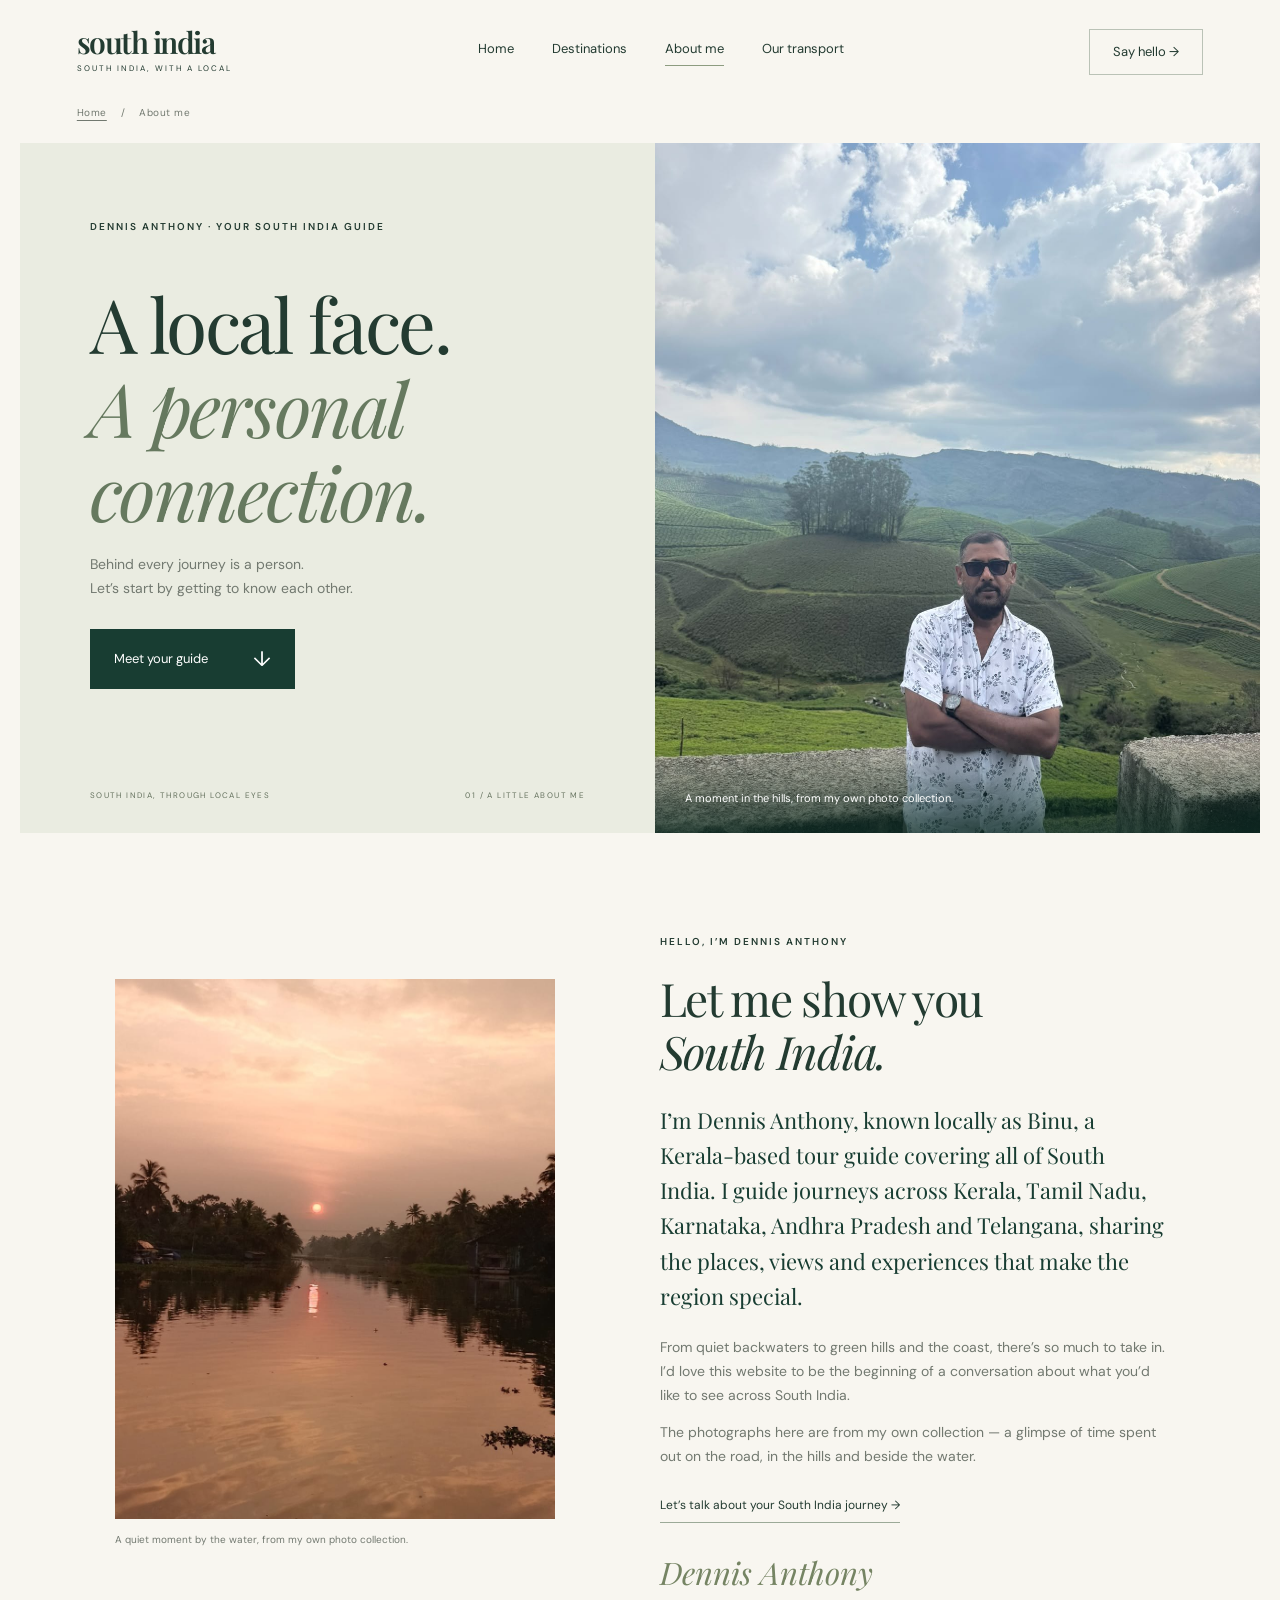
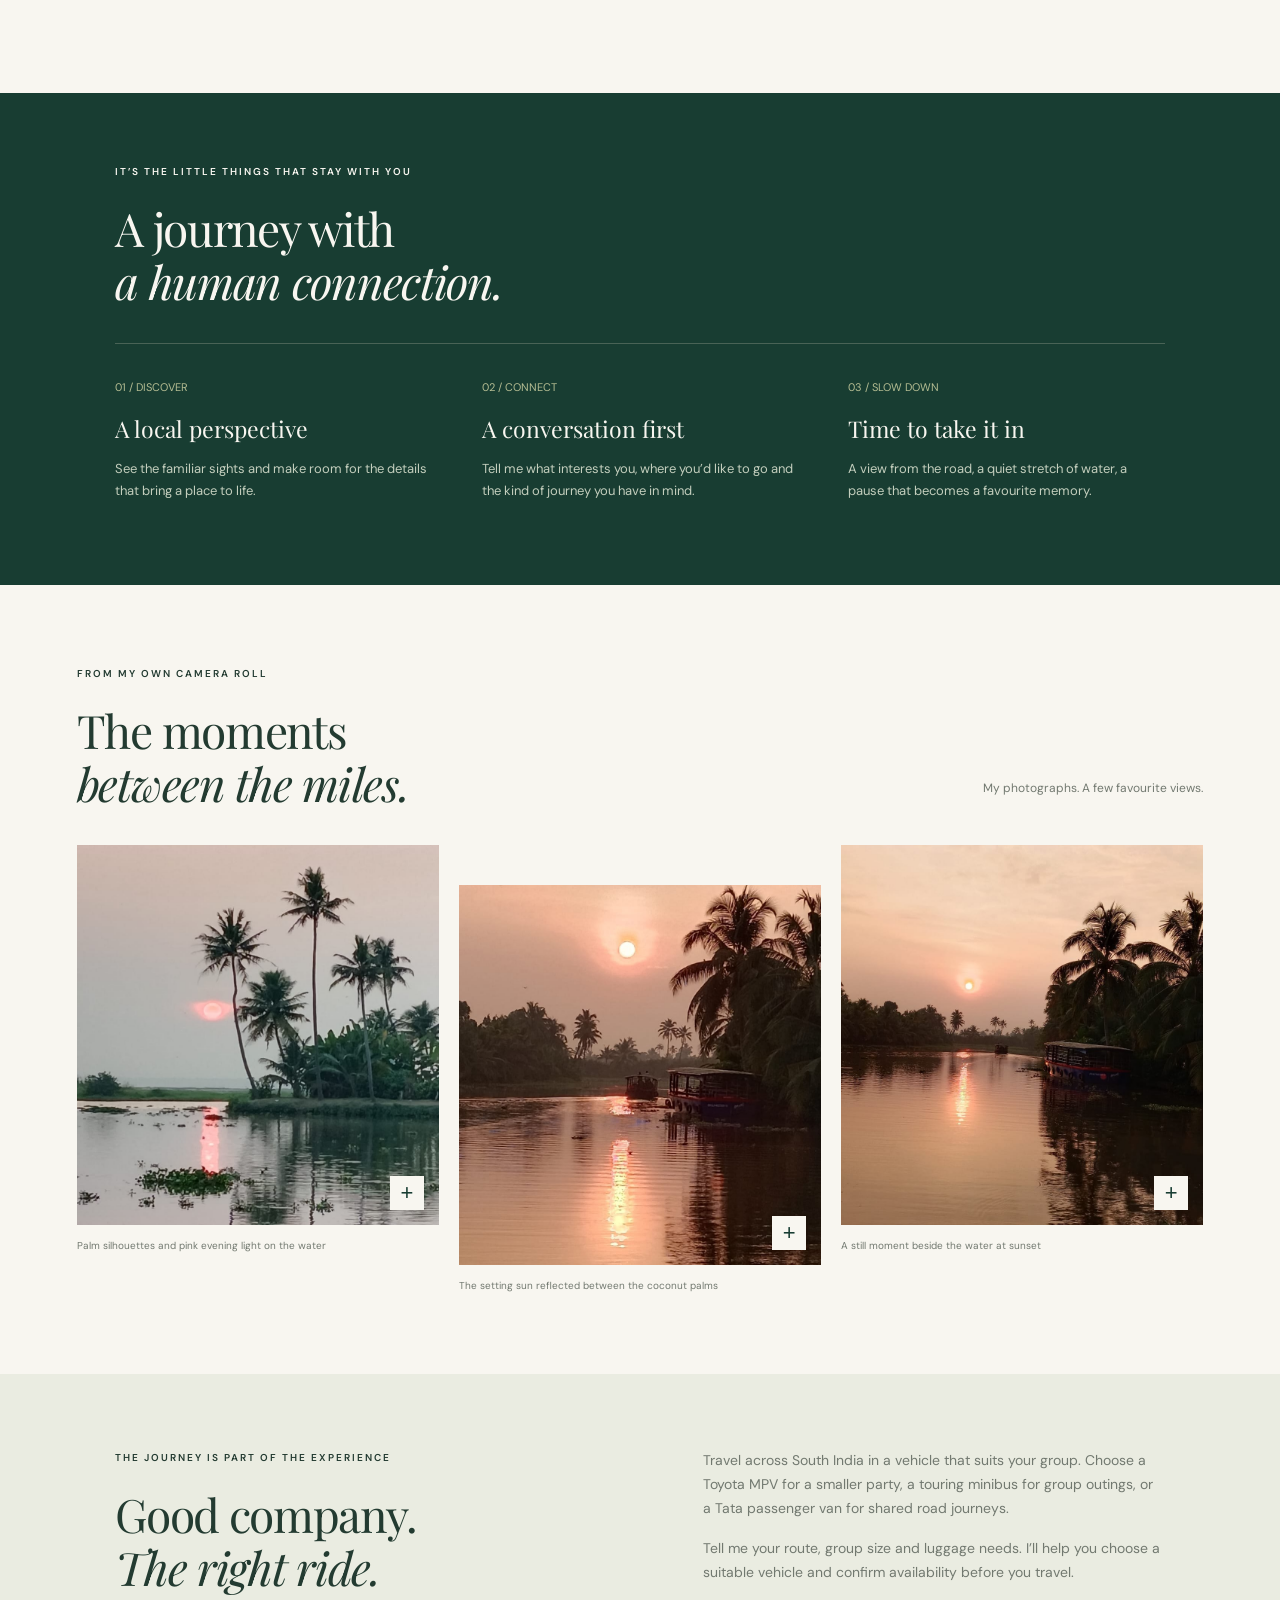
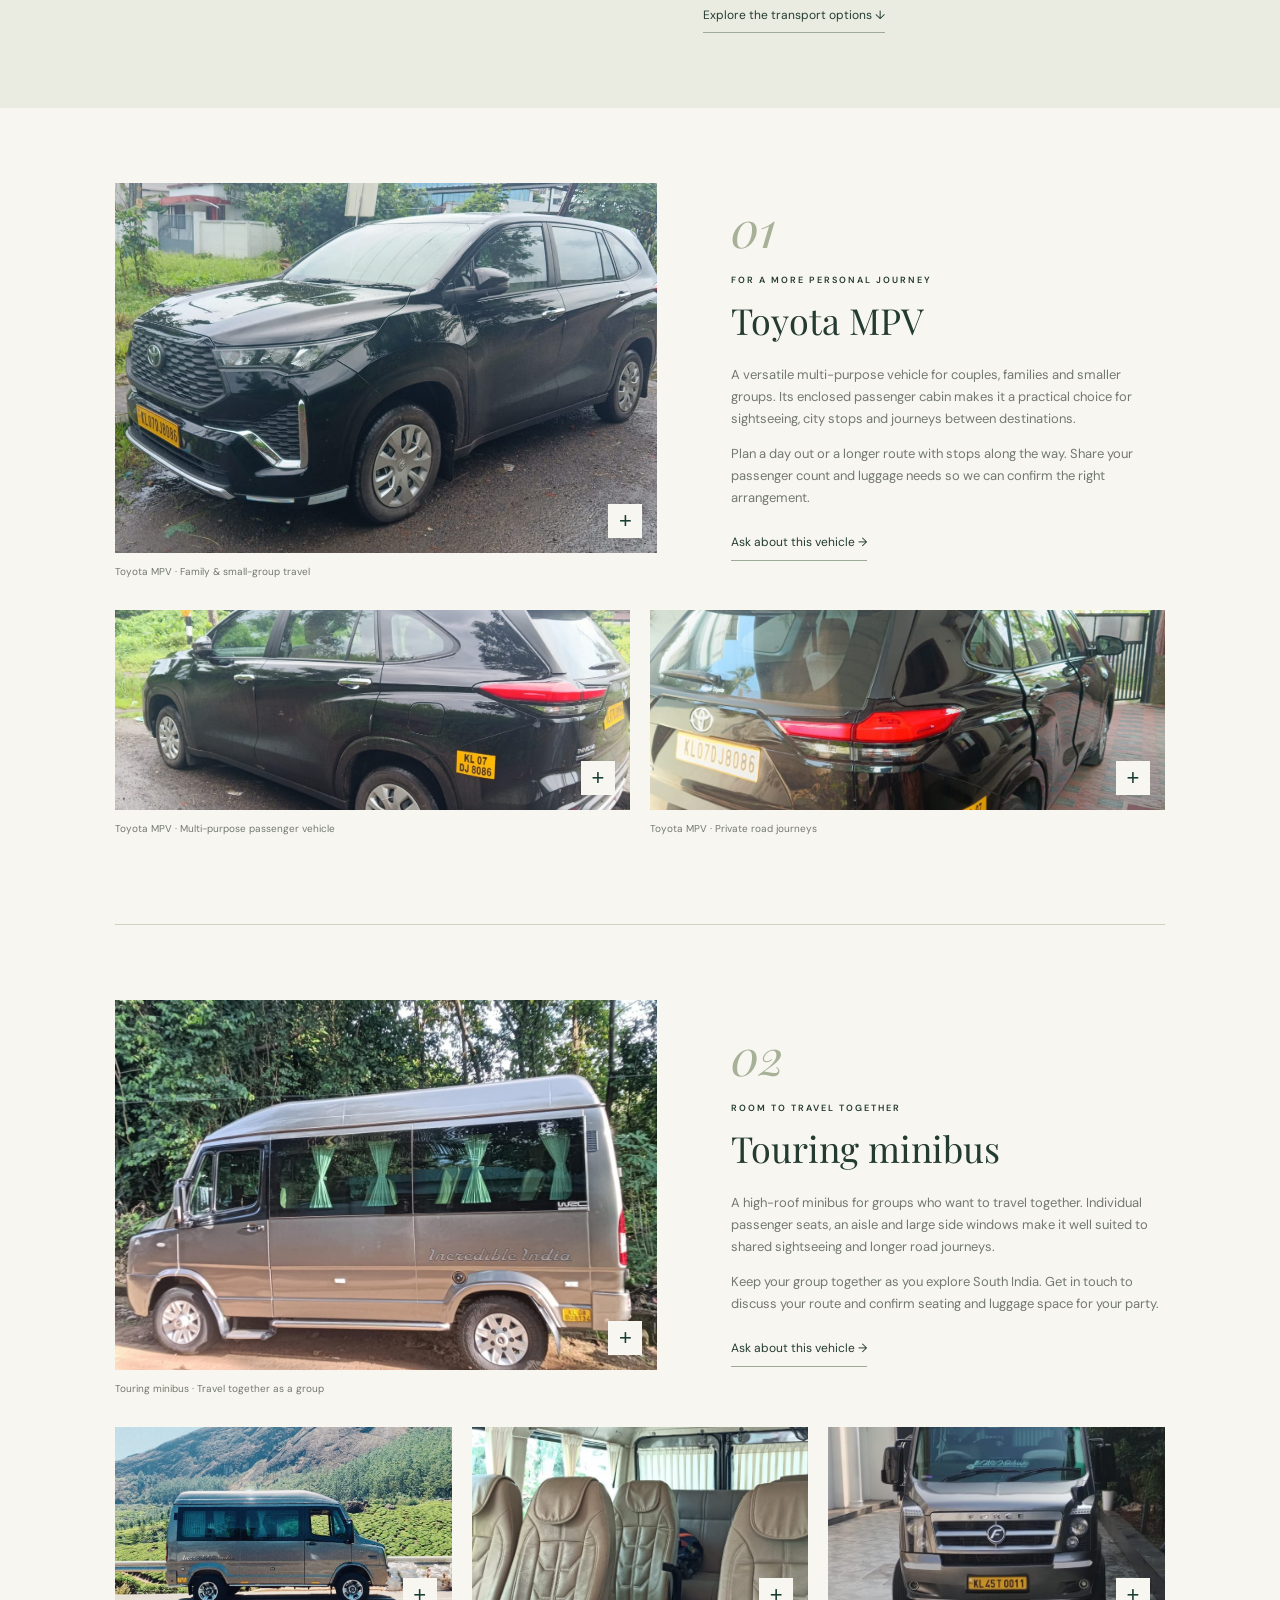
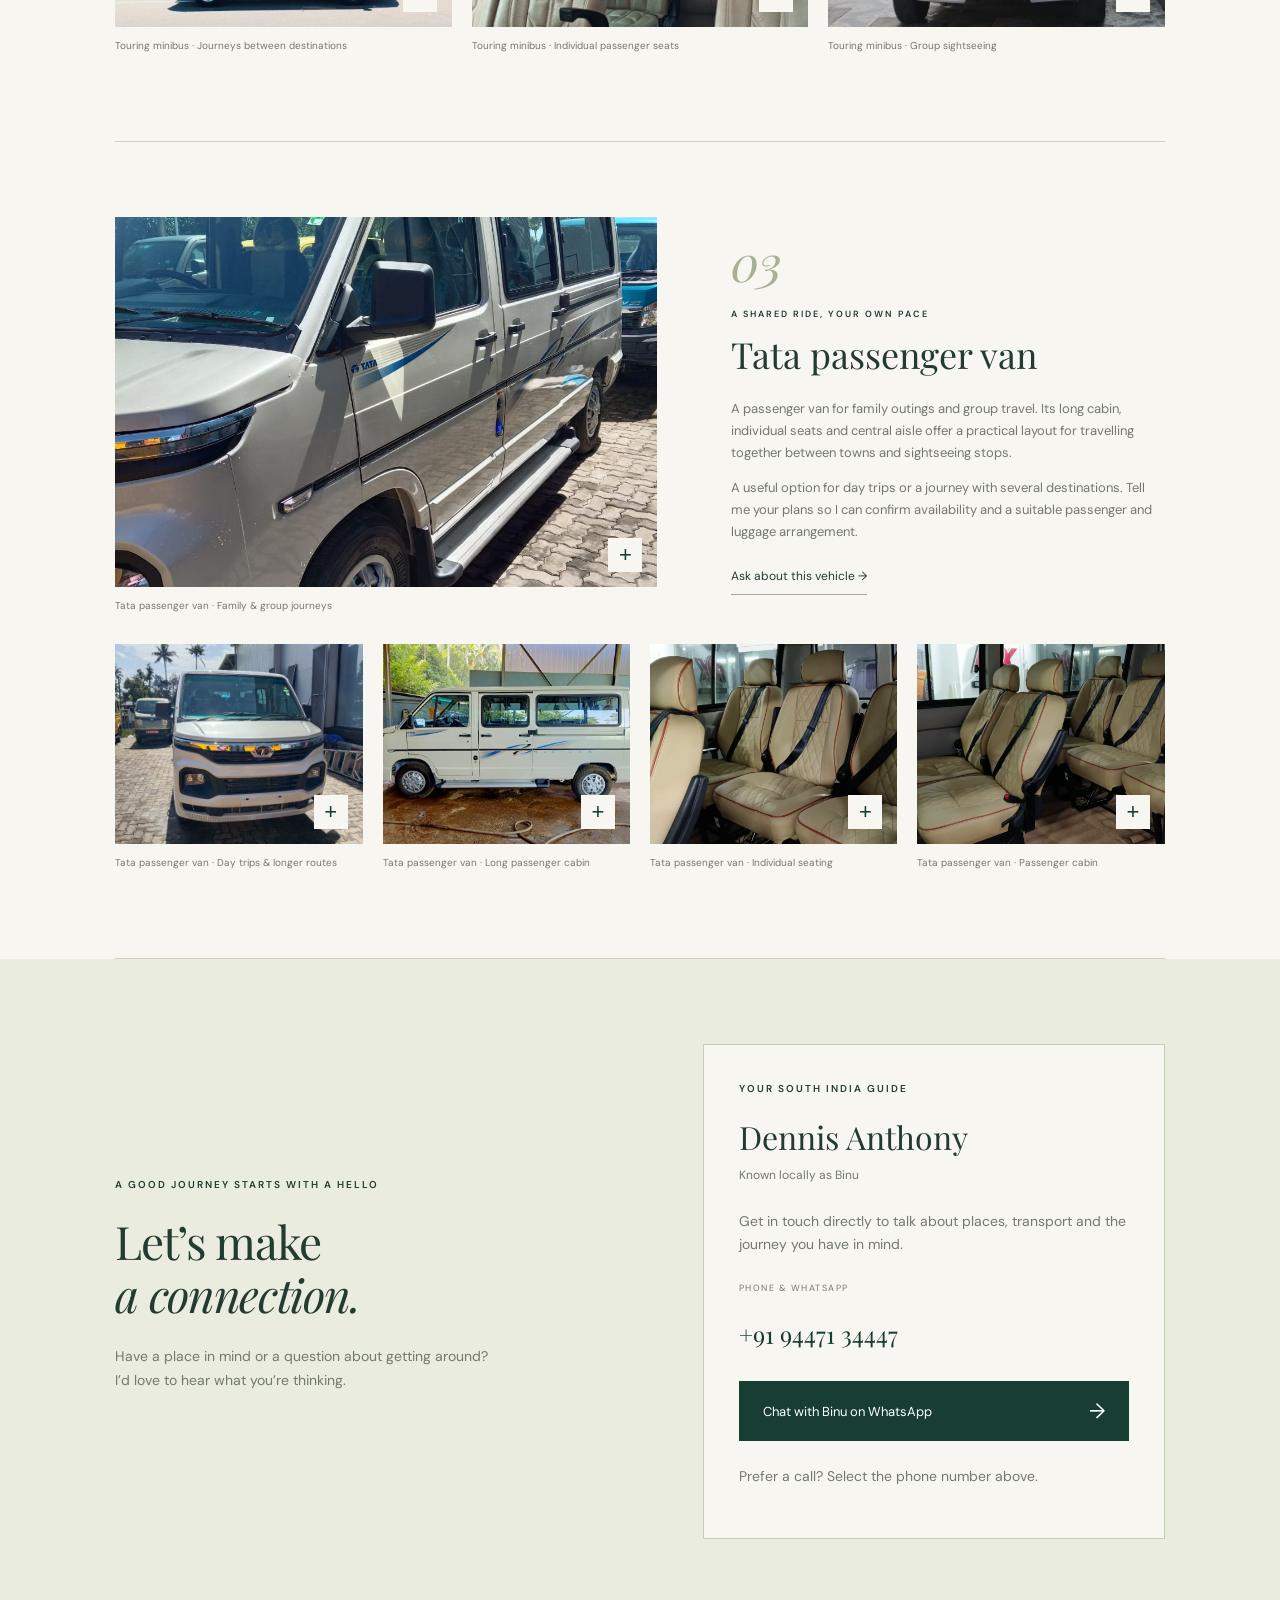
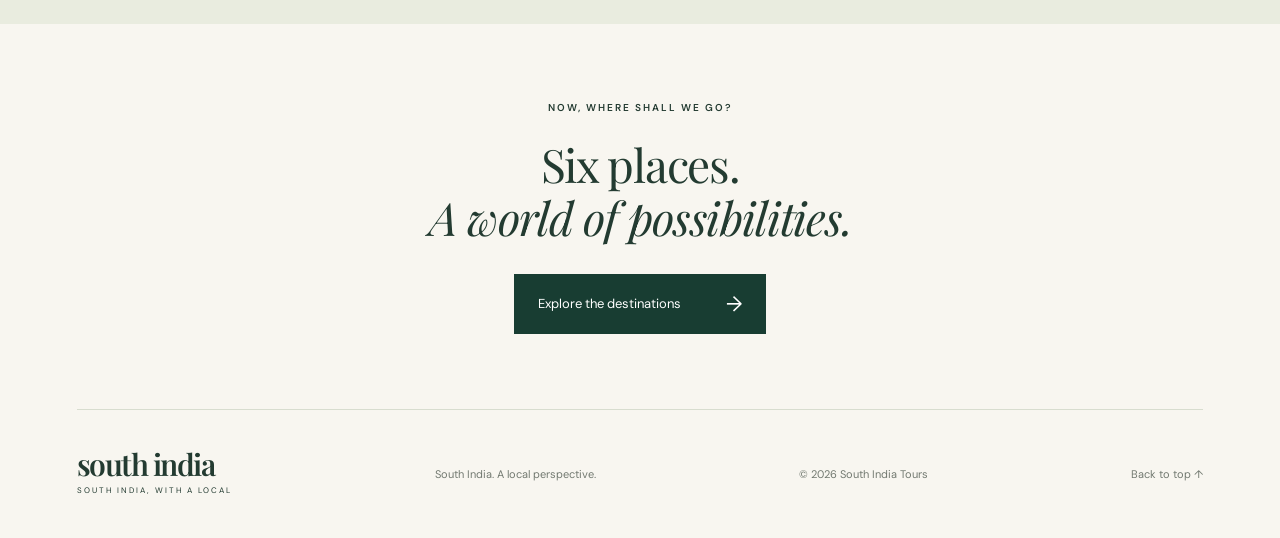
==== commit fbdf0c5b: "Simplify homepage and add clear Home navigation to About page" ====
--- a/about.html
+++ b/about.html
@@ -1,4 +1,4 @@
-<!doctype html><html lang="en"><head><meta charset="UTF-8"><meta name="viewport" content="width=device-width, initial-scale=1"><meta name="description" content="Meet Dennis Anthony, known locally as Binu, your Kerala-based guide for tours across South India. Explore personal photos and transport options."><title>Dennis Anthony — Your South India Guide & Transport | South India Tours</title><link rel="stylesheet" href="style.css"></head><body class="about-page"><header><a class="logo" href="index.html">south india<span>SOUTH INDIA, WITH A LOCAL</span></a><nav aria-label="Main navigation"><a href="index.html#destinations">Destinations</a><a href="about.html" aria-current="page">About me</a><a href="#transport">Our transport</a></nav><a class="nav-button" href="#contact">Say hello →</a></header><main>
+<!doctype html><html lang="en"><head><meta charset="UTF-8"><meta name="viewport" content="width=device-width, initial-scale=1"><meta name="description" content="Meet Dennis Anthony, known locally as Binu, your Kerala-based guide for tours across South India. Explore personal photos and transport options."><title>Dennis Anthony — Your South India Guide & Transport | South India Tours</title><link rel="stylesheet" href="style.css"></head><body class="about-page"><header><a class="logo" href="index.html">south india<span>SOUTH INDIA, WITH A LOCAL</span></a><nav aria-label="Main navigation"><a href="index.html">Home</a><a href="index.html#destinations">Destinations</a><a href="about.html" aria-current="page">About me</a><a href="#transport">Our transport</a></nav><a class="nav-button" href="#contact">Say hello →</a></header><main><div class="breadcrumbs"><a href="index.html">Home</a><span>/</span><span aria-current="page">About me</span></div>
 <section class="about-hero"><div class="about-hero-copy"><p class="eyebrow">DENNIS ANTHONY · YOUR SOUTH INDIA GUIDE</p><h1>A local face.<br><em>A personal<br>connection.</em></h1><p>Behind every journey is a person.<br>Let’s start by getting to know each other.</p><a class="button" href="#my-story">Meet your guide <span>↓</span></a><div class="about-hero-note"><span>SOUTH INDIA, THROUGH LOCAL EYES</span><span>01 / A LITTLE ABOUT ME</span></div></div><figure class="about-hero-photo"><img class="" src="assets/guide/guide-in-the-hills.jpg" alt="Dennis Anthony standing in front of Kerala’s green hills" width="1200" height="1600" fetchpriority="high" decoding="async"><figcaption>A moment in the hills, from my own photo collection.</figcaption></figure></section>
 <section class="guide-story" id="my-story"><figure><img class="" src="assets/guide/river-reflections.jpg" alt="A quiet waterway beneath a warm evening sky, photographed by Dennis Anthony" width="960" height="1280" loading="lazy" decoding="async"><figcaption>A quiet moment by the water, from my own photo collection.</figcaption></figure><div><p class="eyebrow">HELLO, I’M DENNIS ANTHONY</p><h2>Let me show you<br><em>South India.</em></h2><p class="story-lead">I’m Dennis Anthony, known locally as Binu, a Kerala-based tour guide covering all of South India. I guide journeys across Kerala, Tamil Nadu, Karnataka, Andhra Pradesh and Telangana, sharing the places, views and experiences that make the region special.</p><p>From quiet backwaters to green hills and the coast, there’s so much to take in. I’d love this website to be the beginning of a conversation about what you’d like to see across South India.</p><p>The photographs here are from my own collection — a glimpse of time spent out on the road, in the hills and beside the water.</p><a class="text-link" href="#contact">Let’s talk about your South India journey →</a><div class="guide-signature">Dennis Anthony</div></div></section>
 <section class="guide-principles"><p class="eyebrow">IT’S THE LITTLE THINGS THAT STAY WITH YOU</p><h2>A journey with<br><em>a human connection.</em></h2><div class="value-grid"><article><span>01 / DISCOVER</span><h3>A local perspective</h3><p>See the familiar sights and make room for the details that bring a place to life.</p></article><article><span>02 / CONNECT</span><h3>A conversation first</h3><p>Tell me what interests you, where you’d like to go and the kind of journey you have in mind.</p></article><article><span>03 / SLOW DOWN</span><h3>Time to take it in</h3><p>A view from the road, a quiet stretch of water, a pause that becomes a favourite memory.</p></article></div></section>
